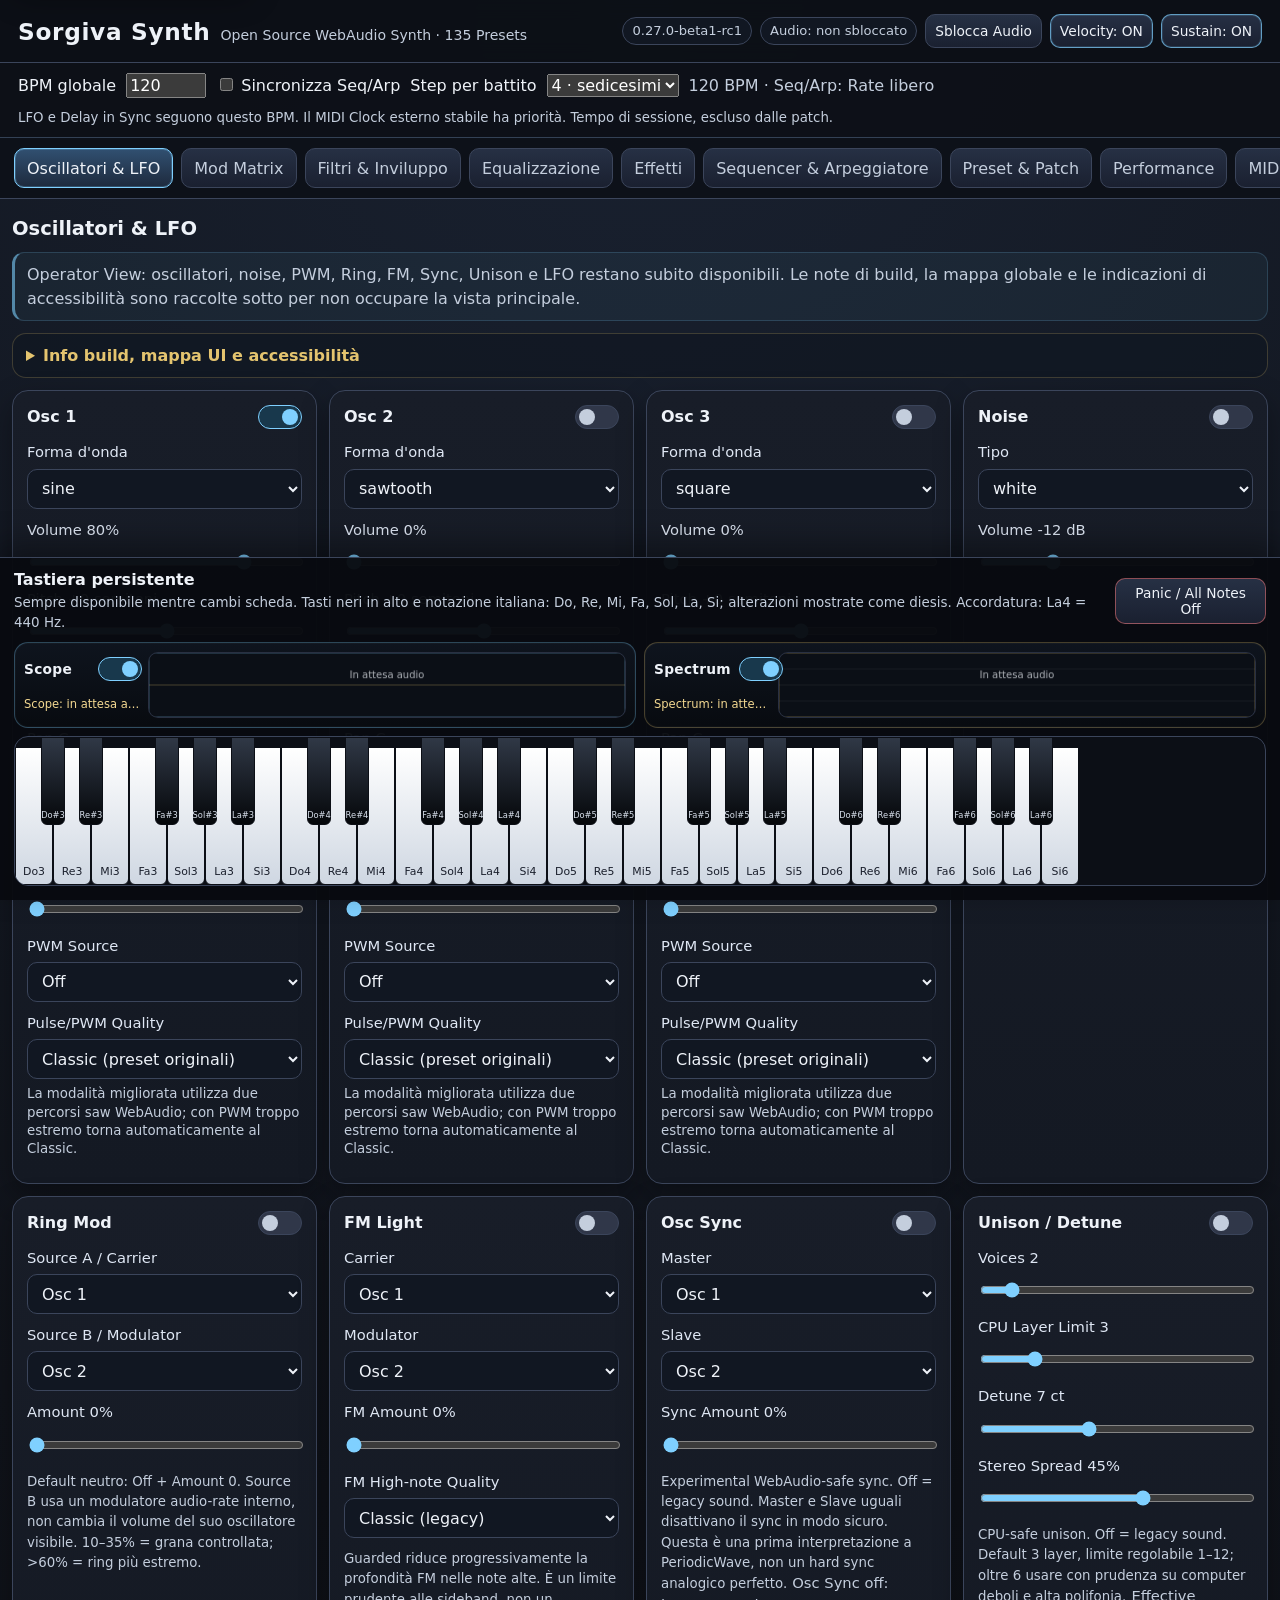
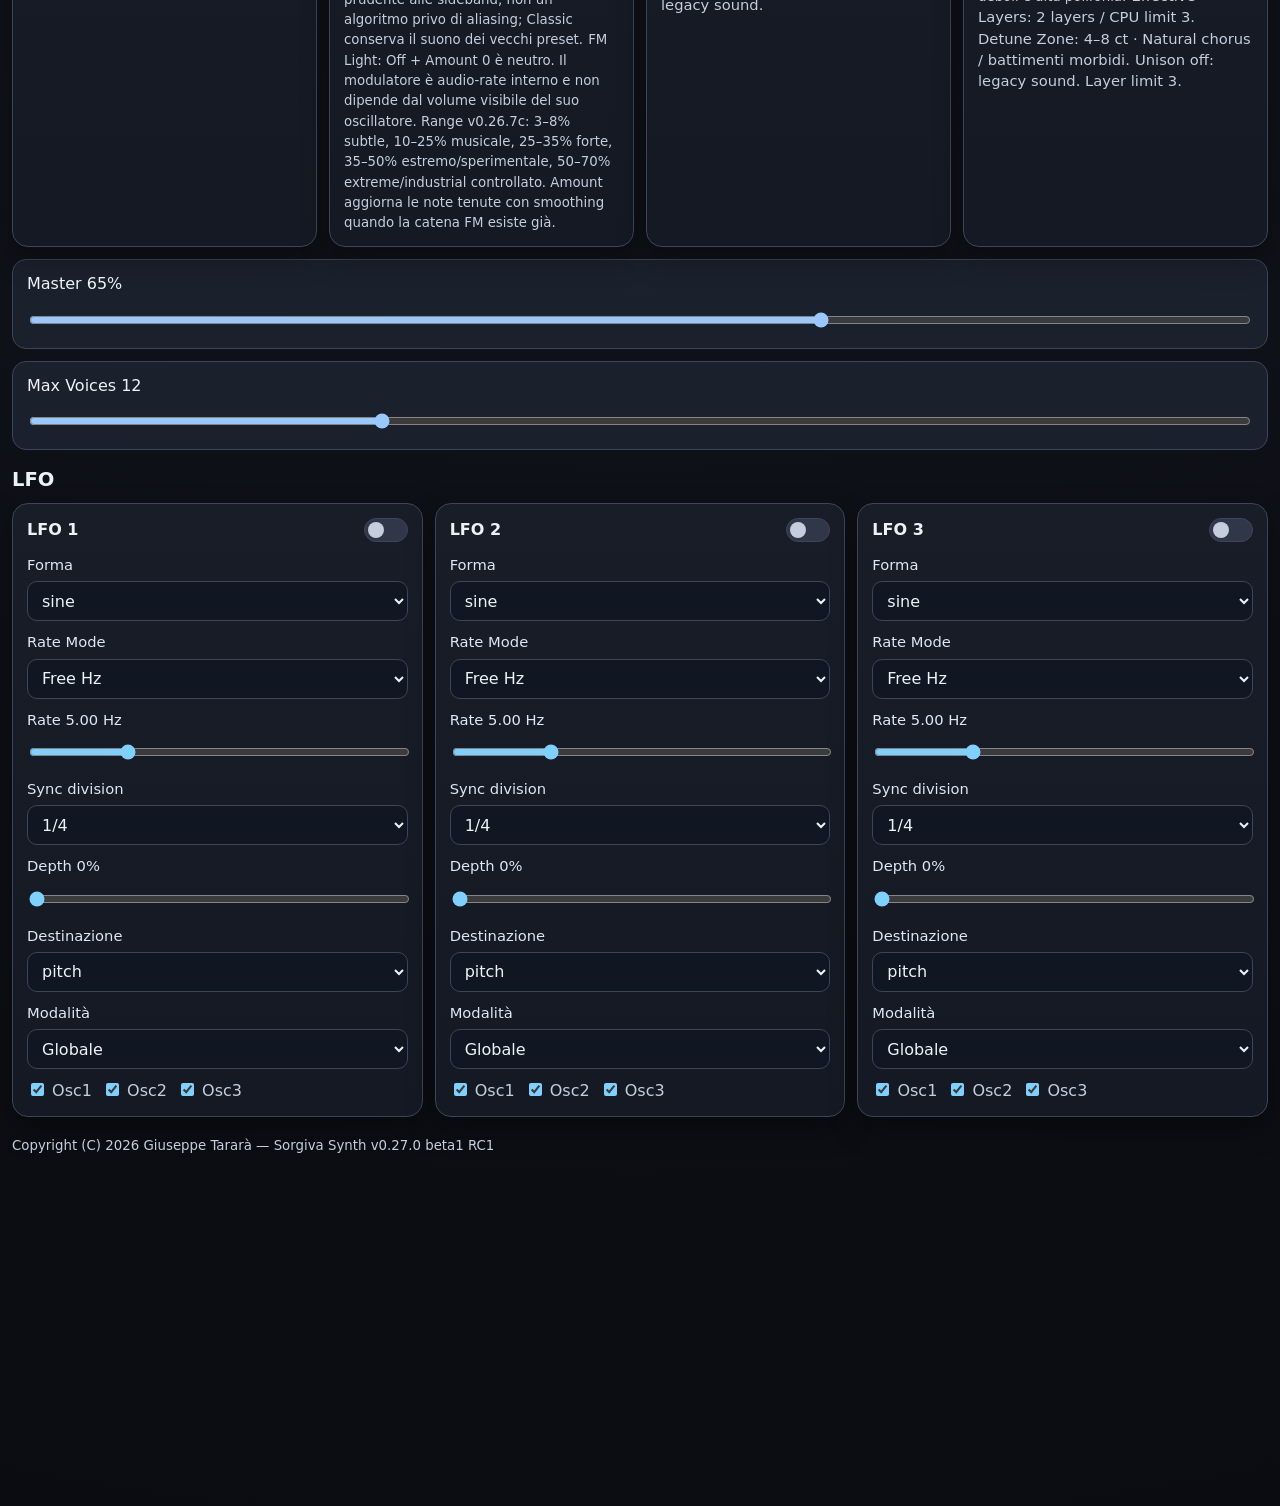
==== index.html @ ada6173b "Update runnable source and essential package to v0.27.0-beta1-rc1 Replace previous v0.26.7r2 source " ====
<!DOCTYPE html>
<html lang="it">
<head>
  <meta charset="utf-8" />
  <meta name="viewport" content="width=device-width, initial-scale=1" />
  <title>Sorgiva Synth v0.27.0 beta1 RC1 — Release Candidate</title>
  <link rel="stylesheet" href="./styles/main.css" />
</head>
<body>
  <a class="skip-link" href="#app">Salta ai controlli principali</a>
  <header class="topbar">
    <div class="brand">
      <h1>Sorgiva Synth</h1>
      <span class="subtitle">Open Source WebAudio Synth · 135 Presets</span>
    </div>
    <div class="right">
      <span class="badge">0.27.0-beta1-rc1</span>
      <span id="audio-status" class="status-pill" aria-live="polite">Audio: non sbloccato</span>
      <button id="audio-unlock" class="btn small" type="button">Sblocca Audio</button>
      <button id="toggleVelocity" class="btn small toggle is-on" type="button" aria-pressed="true">Velocity: ON</button>
      <button id="toggleSustain" class="btn small toggle is-on" type="button" aria-pressed="true">Sustain: ON</button>
    </div>
  </header>

  <div class="global-tempo" role="group" aria-label="Tempo globale">
    <label for="global-bpm">BPM globale</label>
    <input id="global-bpm" data-midi-ui="true" type="number" min="20" max="300" step="1" value="120" />
    <label><input id="global-tempo-sync" data-midi-ui="true" type="checkbox" /> Sincronizza Seq/Arp</label>
    <label for="global-tempo-division">Step per battito</label>
    <select id="global-tempo-division" data-midi-ui="true"><option value="1">1 · quarti</option><option value="2">2 · ottavi</option><option value="4" selected>4 · sedicesimi</option></select>
    <span id="global-tempo-status" class="muted" aria-live="polite">120 BPM · Seq/Arp: Rate libero</span>
    <small class="muted">LFO e Delay in Sync seguono questo BPM. Il MIDI Clock esterno stabile ha priorità. Tempo di sessione, escluso dalle patch.</small>
  </div>

  <nav class="tabs" role="tablist" aria-label="Sezioni di Sorgiva Synth. Usa frecce sinistra e destra per spostarti tra le schede, Invio o Spazio per aprire.">
    <button id="tab-osc-lfo" class="tab active" role="tab" aria-selected="true" aria-controls="panel-osc-lfo" type="button">Oscillatori &amp; LFO</button>
    <button id="tab-mod-matrix" class="tab" role="tab" aria-selected="false" aria-controls="panel-mod-matrix" type="button">Mod Matrix</button>
    <button id="tab-filtri-env" class="tab" role="tab" aria-selected="false" aria-controls="panel-filtri-env" type="button">Filtri &amp; Inviluppo</button>
    <button id="tab-eq" class="tab" role="tab" aria-selected="false" aria-controls="panel-eq" type="button">Equalizzazione</button>
    <button id="tab-effetti" class="tab" role="tab" aria-selected="false" aria-controls="panel-effetti" type="button">Effetti</button>
    <button id="tab-seq-arp" class="tab" role="tab" aria-selected="false" aria-controls="panel-seq-arp" type="button">Sequencer &amp; Arpeggiatore</button>
    <button id="tab-presets" class="tab" role="tab" aria-selected="false" aria-controls="panel-presets" type="button">Preset &amp; Patch</button>
    <button id="tab-performance" class="tab" role="tab" aria-selected="false" aria-controls="panel-performance" type="button">Performance</button>
    <button id="tab-midi" class="tab" role="tab" aria-selected="false" aria-controls="panel-midi" type="button">MIDI</button>
  </nav>

  <main id="app" class="app" tabindex="-1" aria-label="Controlli principali Sorgiva Synth">
    <section id="panel-osc-lfo" class="panel active" role="tabpanel" aria-labelledby="tab-osc-lfo" tabindex="0">
      <h2>Oscillatori &amp; LFO</h2>
      <p class="muted panel-note">Operator View: oscillatori, noise, PWM, Ring, FM, Sync, Unison e LFO restano subito disponibili. Le note di build, la mappa globale e le indicazioni di accessibilità sono raccolte sotto per non occupare la vista principale.</p>

      <details class="operator-details ui-help-detail">
        <summary>Info build, mappa UI e accessibilità</summary>
        <p class="muted">v0.27.0 beta1 RC1: Adaptive Performance Engine e ottimizzazioni delle voci con profili AUTO, ECO, STUDIO e MANUALE, benchmark silenzioso e limiti di nuove allocazioni. I 135 preset factory rimangono invariati.</p>
        <p class="muted subtle">Mappa rapida: Osc/LFO generano e modulano; Mod Matrix collega sorgenti e destinazioni; Filtri/EQ/FX scolpiscono; Sequencer/Arp muovono le note; Preset/Performance/MIDI gestiscono memoria, suonabilità e controller.</p>

        <section class="card ui-overview-card" aria-label="Mappa UI Sorgiva Synth v0.27.0 beta1 RC1">
        <header class="card-hd">
          <h3>Mappa globale UI</h3>
          <span class="placeholder-badge active-badge">v0.27.0 beta1 RC1 metadata</span>
        </header>
        <div class="ui-overview-grid">
          <div><strong>Sorgenti</strong><small>Oscillatori, noise, unison, PWM, FM, ring e sync: il materiale sonoro di base.</small></div>
          <div><strong>Modulazione</strong><small>LFO e Mod Matrix: movimento controllato, sempre con slot espliciti e quantità visibili.</small></div>
          <div><strong>Scultura timbrica</strong><small>Filtri, inviluppi, EQ ed effetti: catena audio leggibile dalla voce al master.</small></div>
          <div><strong>Movimento note</strong><small>Step Sequencer e Arpeggiator restano separati: pattern melodici da una parte, comportamento arp dall’altra.</small></div>
          <div><strong>Memoria patch</strong><small>Factory/User preset, A/B, Randomizer e Morph: strumenti di lavoro sul suono corrente.</small></div>
          <div><strong>Performance</strong><small>Master Tuning, velocity, sustain, pitch bend, MIDI e Panic: controlli per suonare e recuperare in sicurezza.</small></div>
        </div>
      </section>

      <section class="card accessibility-card" aria-label="Accessibilità Sorgiva Synth v0.27.0 beta1 RC1">
        <header class="card-hd">
          <h3>Accessibilità desktop</h3>
          <span class="placeholder-badge active-badge">focus / contrasto</span>
        </header>
        <div class="accessibility-grid">
          <div><strong>Focus visibile</strong><small>Pulsanti, tab, slider, select e campi hanno un bordo evidente quando raggiunti da tastiera.</small></div>
          <div><strong>Tab ordinato</strong><small>Le schede supportano frecce, Home/End, Invio e Spazio. Il link “Salta ai controlli” porta direttamente al synth.</small></div>
          <div><strong>Contrasto più leggibile</strong><small>Testi secondari, note e status sono stati rinforzati senza cambiare layout o palette generale.</small></div>
          <div><strong>Audio engine intatto</strong><small>Questa passata non tocca il motore audio: riduce il rumore visivo e sposta le spiegazioni lunghe in aree apribili.</small></div>
        </div>
        </section>
      </details>

      <div class="grid-osc">
        <section class="card">
          <header class="card-hd">
            <h3>Osc 1</h3>
            <label class="switch"><input id="osc1-enabled" type="checkbox" checked aria-label="Attiva Oscillator 1"><span></span></label>
          </header>
          <div class="form-row">
            <label for="osc1-wave">Forma d'onda</label>
            <select id="osc1-wave">
              <option value="sine" selected>sine</option>
              <option value="triangle">triangle</option>
              <option value="square">square</option>
              <option value="pulse">pulse (PW)</option>
              <option value="saw">sawtooth</option>
              <option value="saw_rev">sawtooth (rev)</option>
            </select>
          </div>
          <div class="form-row">
            <label for="osc1-level">Volume <span id="osc1-level-val">80%</span></label>
            <input id="osc1-level" type="range" min="0" max="1" step="0.01" value="0.8" />
          </div>
          <div class="form-row">
            <label for="osc1-semi">Pitch <span id="osc1-semi-val">+0</span> semitoni</label>
            <input id="osc1-semi" type="range" min="-24" max="24" step="1" value="0" />
          </div>
          <div class="form-row">
            <label for="osc1-fine">Fine <span id="osc1-fine-val">+0</span> cent</label>
            <input id="osc1-fine" type="range" min="-50" max="50" step="1" value="0" />
          </div>
          <div class="form-row">
            <label for="osc1-pan">Pan <span id="osc1-pan-val">C</span></label>
            <input id="osc1-pan" type="range" min="-1" max="1" step="0.01" value="0" />
          </div>
          <div class="form-row">
            <label for="osc1-pulse-width">Pulse Width <span id="osc1-pulse-width-val">50%</span></label>
            <input id="osc1-pulse-width" type="range" min="0.05" max="0.95" step="0.01" value="0.5" />
          </div>
          <div class="form-row">
            <label for="osc1-pwm-amount">PWM Amount <span id="osc1-pwm-amount-val">0%</span></label>
            <input id="osc1-pwm-amount" type="range" min="0" max="0.45" step="0.01" value="0" />
          </div>
          <div class="form-row">
            <label for="osc1-pwm-source">PWM Source</label>
            <select id="osc1-pwm-source">
              <option value="off" selected>Off</option>
              <option value="lfo1">LFO 1</option>
              <option value="lfo2">LFO 2</option>
              <option value="lfo3">LFO 3</option>
            </select>
          </div>
          <div class="form-row">
            <label for="osc1-pulse-quality">Pulse/PWM Quality</label>
            <select id="osc1-pulse-quality">
              <option value="classic" selected>Classic (preset originali)</option>
              <option value="bandlimited">Band-limited (sperimentale)</option>
            </select>
            <small class="muted">La modalità migliorata utilizza due percorsi saw WebAudio; con PWM troppo estremo torna automaticamente al Classic.</small>
          </div>
        </section>

        <section class="card">
          <header class="card-hd">
            <h3>Osc 2</h3>
            <label class="switch"><input id="osc2-enabled" type="checkbox" aria-label="Attiva Oscillator 2"><span></span></label>
          </header>
          <div class="form-row">
            <label for="osc2-wave">Forma d'onda</label>
            <select id="osc2-wave">
              <option value="sine">sine</option>
              <option value="triangle">triangle</option>
              <option value="square">square</option>
              <option value="pulse">pulse (PW)</option>
              <option value="saw" selected>sawtooth</option>
              <option value="saw_rev">sawtooth (rev)</option>
            </select>
          </div>
          <div class="form-row">
            <label for="osc2-level">Volume <span id="osc2-level-val">0%</span></label>
            <input id="osc2-level" type="range" min="0" max="1" step="0.01" value="0.0" />
          </div>
          <div class="form-row">
            <label for="osc2-semi">Pitch <span id="osc2-semi-val">+0</span> semitoni</label>
            <input id="osc2-semi" type="range" min="-24" max="24" step="1" value="0" />
          </div>
          <div class="form-row">
            <label for="osc2-fine">Fine <span id="osc2-fine-val">+0</span> cent</label>
            <input id="osc2-fine" type="range" min="-50" max="50" step="1" value="0" />
          </div>
          <div class="form-row">
            <label for="osc2-pan">Pan <span id="osc2-pan-val">C</span></label>
            <input id="osc2-pan" type="range" min="-1" max="1" step="0.01" value="0" />
          </div>
          <div class="form-row">
            <label for="osc2-pulse-width">Pulse Width <span id="osc2-pulse-width-val">50%</span></label>
            <input id="osc2-pulse-width" type="range" min="0.05" max="0.95" step="0.01" value="0.5" />
          </div>
          <div class="form-row">
            <label for="osc2-pwm-amount">PWM Amount <span id="osc2-pwm-amount-val">0%</span></label>
            <input id="osc2-pwm-amount" type="range" min="0" max="0.45" step="0.01" value="0" />
          </div>
          <div class="form-row">
            <label for="osc2-pwm-source">PWM Source</label>
            <select id="osc2-pwm-source">
              <option value="off" selected>Off</option>
              <option value="lfo1">LFO 1</option>
              <option value="lfo2">LFO 2</option>
              <option value="lfo3">LFO 3</option>
            </select>
          </div>
          <div class="form-row">
            <label for="osc2-pulse-quality">Pulse/PWM Quality</label>
            <select id="osc2-pulse-quality">
              <option value="classic" selected>Classic (preset originali)</option>
              <option value="bandlimited">Band-limited (sperimentale)</option>
            </select>
            <small class="muted">La modalità migliorata utilizza due percorsi saw WebAudio; con PWM troppo estremo torna automaticamente al Classic.</small>
          </div>
        </section>

        <section class="card">
          <header class="card-hd">
            <h3>Osc 3</h3>
            <label class="switch"><input id="osc3-enabled" type="checkbox" aria-label="Attiva Oscillator 3"><span></span></label>
          </header>
          <div class="form-row">
            <label for="osc3-wave">Forma d'onda</label>
            <select id="osc3-wave">
              <option value="sine">sine</option>
              <option value="triangle">triangle</option>
              <option value="square" selected>square</option>
              <option value="pulse">pulse (PW)</option>
              <option value="saw">sawtooth</option>
              <option value="saw_rev">sawtooth (rev)</option>
            </select>
          </div>
          <div class="form-row">
            <label for="osc3-level">Volume <span id="osc3-level-val">0%</span></label>
            <input id="osc3-level" type="range" min="0" max="1" step="0.01" value="0.0" />
          </div>
          <div class="form-row">
            <label for="osc3-semi">Pitch <span id="osc3-semi-val">+0</span> semitoni</label>
            <input id="osc3-semi" type="range" min="-24" max="24" step="1" value="0" />
          </div>
          <div class="form-row">
            <label for="osc3-fine">Fine <span id="osc3-fine-val">+0</span> cent</label>
            <input id="osc3-fine" type="range" min="-50" max="50" step="1" value="0" />
          </div>
          <div class="form-row">
            <label for="osc3-pan">Pan <span id="osc3-pan-val">C</span></label>
            <input id="osc3-pan" type="range" min="-1" max="1" step="0.01" value="0" />
          </div>
          <div class="form-row">
            <label for="osc3-pulse-width">Pulse Width <span id="osc3-pulse-width-val">50%</span></label>
            <input id="osc3-pulse-width" type="range" min="0.05" max="0.95" step="0.01" value="0.5" />
          </div>
          <div class="form-row">
            <label for="osc3-pwm-amount">PWM Amount <span id="osc3-pwm-amount-val">0%</span></label>
            <input id="osc3-pwm-amount" type="range" min="0" max="0.45" step="0.01" value="0" />
          </div>
          <div class="form-row">
            <label for="osc3-pwm-source">PWM Source</label>
            <select id="osc3-pwm-source">
              <option value="off" selected>Off</option>
              <option value="lfo1">LFO 1</option>
              <option value="lfo2">LFO 2</option>
              <option value="lfo3">LFO 3</option>
            </select>
          </div>
          <div class="form-row">
            <label for="osc3-pulse-quality">Pulse/PWM Quality</label>
            <select id="osc3-pulse-quality">
              <option value="classic" selected>Classic (preset originali)</option>
              <option value="bandlimited">Band-limited (sperimentale)</option>
            </select>
            <small class="muted">La modalità migliorata utilizza due percorsi saw WebAudio; con PWM troppo estremo torna automaticamente al Classic.</small>
          </div>
        </section>

        <section class="card">
          <header class="card-hd">
            <h3>Noise</h3>
            <label class="switch"><input id="noise-enabled" type="checkbox" aria-label="Attiva Noise oscillator"><span></span></label>
          </header>
          <div class="form-row">
            <label for="noise-type">Tipo</label>
            <select id="noise-type">
              <option value="white" selected>white</option>
              <option value="pink">pink</option>
              <option value="brown">brown</option>
              <option value="blue">blue</option>
              <option value="violet">violet</option>
            </select>
          </div>
          <div class="form-row">
            <label for="noise-db">Volume <span id="noise-db-val">-12 dB</span></label>
            <input id="noise-db" type="range" min="-24" max="24" step="1" value="-12" />
          </div>
        </section>

        <section class="card">
          <header class="card-hd">
            <h3>Ring Mod</h3>
            <label class="switch"><input id="ringmod-enabled" type="checkbox" aria-label="Attiva Ring Mod"><span></span></label>
          </header>
          <div class="form-row">
            <label for="ringmod-source-a">Source A / Carrier</label>
            <select id="ringmod-source-a">
              <option value="osc1" selected>Osc 1</option>
              <option value="osc2">Osc 2</option>
              <option value="osc3">Osc 3</option>
            </select>
          </div>
          <div class="form-row">
            <label for="ringmod-source-b">Source B / Modulator</label>
            <select id="ringmod-source-b">
              <option value="osc1">Osc 1</option>
              <option value="osc2" selected>Osc 2</option>
              <option value="osc3">Osc 3</option>
            </select>
          </div>
          <div class="form-row">
            <label for="ringmod-amount">Amount <span id="ringmod-amount-val">0%</span></label>
            <input id="ringmod-amount" type="range" min="0" max="1" step="0.01" value="0" />
          </div>
          <small class="muted">Default neutro: Off + Amount 0. Source B usa un modulatore audio-rate interno, non cambia il volume del suo oscillatore visibile. 10–35% = grana controllata; >60% = ring più estremo.</small>
        </section>

        <section class="card">
          <header class="card-hd">
            <h3>FM Light</h3>
            <label class="switch"><input id="fm-enabled" type="checkbox" aria-label="Attiva FM Light"><span></span></label>
          </header>
          <div class="form-row">
            <label for="fm-carrier">Carrier</label>
            <select id="fm-carrier">
              <option value="osc1" selected>Osc 1</option>
              <option value="osc2">Osc 2</option>
              <option value="osc3">Osc 3</option>
            </select>
          </div>
          <div class="form-row">
            <label for="fm-modulator">Modulator</label>
            <select id="fm-modulator">
              <option value="osc1">Osc 1</option>
              <option value="osc2" selected>Osc 2</option>
              <option value="osc3">Osc 3</option>
            </select>
          </div>
          <div class="form-row">
            <label for="fm-amount">FM Amount <span id="fm-amount-val">0%</span></label>
            <input id="fm-amount" type="range" min="0" max="0.70" step="0.005" value="0" />
          </div>
          <div class="form-row">
            <label for="fm-quality">FM High-note Quality</label>
            <select id="fm-quality">
              <option value="classic" selected>Classic (legacy)</option>
              <option value="guarded">Guarded (reduce high sidebands)</option>
            </select>
          </div>
          <small class="muted">Guarded riduce progressivamente la profondità FM nelle note alte. È un limite prudente alle sideband, non un algoritmo privo di aliasing; Classic conserva il suono dei vecchi preset.</small>
          <small class="muted">FM Light: Off + Amount 0 è neutro. Il modulatore è audio-rate interno e non dipende dal volume visibile del suo oscillatore. Range v0.26.7c: 3–8% subtle, 10–25% musicale, 25–35% forte, 35–50% estremo/sperimentale, 50–70% extreme/industrial controllato. Amount aggiorna le note tenute con smoothing quando la catena FM esiste già.</small>
        </section>

        <section class="card">
          <header class="card-hd">
            <h3>Osc Sync</h3>
            <label class="switch"><input id="oscsync-enabled" type="checkbox" aria-label="Attiva Osc Sync"><span></span></label>
          </header>
          <div class="form-row">
            <label for="oscsync-master">Master</label>
            <select id="oscsync-master">
              <option value="osc1" selected>Osc 1</option>
              <option value="osc2">Osc 2</option>
              <option value="osc3">Osc 3</option>
            </select>
          </div>
          <div class="form-row">
            <label for="oscsync-slave">Slave</label>
            <select id="oscsync-slave">
              <option value="osc1">Osc 1</option>
              <option value="osc2" selected>Osc 2</option>
              <option value="osc3">Osc 3</option>
            </select>
          </div>
          <div class="form-row">
            <label for="oscsync-amount">Sync Amount <span id="oscsync-amount-val">0%</span></label>
            <input id="oscsync-amount" type="range" min="0" max="1" step="0.01" value="0" />
          </div>
          <small class="muted">Experimental WebAudio-safe sync. Off = legacy sound. Master e Slave uguali disattivano il sync in modo sicuro. Questa è una prima interpretazione a PeriodicWave, non un hard sync analogico perfetto.</small>
          <small id="oscsync-status" class="muted subtle">Osc Sync off: legacy sound.</small>
        </section>

        <section class="card">
          <header class="card-hd">
            <h3>Unison / Detune</h3>
            <label class="switch"><input id="unison-enabled" type="checkbox" aria-label="Attiva Unison"><span></span></label>
          </header>
          <div class="form-row">
            <label for="unison-voices">Voices <span id="unison-voices-val">2</span></label>
            <input id="unison-voices" type="range" min="1" max="12" step="1" value="2" />
          </div>
          <div class="form-row">
            <label for="unison-max-layers">CPU Layer Limit <span id="unison-max-layers-val">3</span></label>
            <input id="unison-max-layers" type="range" min="1" max="12" step="1" value="3" />
          </div>
          <div class="form-row">
            <label for="unison-detune">Detune <span id="unison-detune-val">7 ct</span></label>
            <input id="unison-detune" type="range" min="0" max="18" step="0.5" value="7" />
          </div>
          <div class="form-row">
            <label for="unison-spread">Stereo Spread <span id="unison-spread-val">45%</span></label>
            <input id="unison-spread" type="range" min="0" max="0.75" step="0.01" value="0.45" />
          </div>
          <small class="muted">CPU-safe unison. Off = legacy sound. Default 3 layer, limite regolabile 1–12; oltre 6 usare con prudenza su computer deboli e alta polifonia.</small>
          <small id="unison-effective-layers" class="muted subtle">Effective Layers: 1 / limit 3.</small>
          <small id="unison-detune-zone" class="muted subtle">Detune Zone: Thickening.</small>
          <small id="unison-status" class="muted subtle">Unison off: legacy sound.</small>
        </section>
      </div>

      <div class="mix-row">
        <label for="master">Master <span id="master-val">65%</span></label>
        <input id="master" type="range" min="0" max="1" step="0.01" value="0.65" />
      </div>

      <div class="mix-row">
        <label for="voices">Max Voices <span id="voices-val">12</span></label>
        <input id="voices" type="range" min="4" max="32" step="1" value="12" />
      </div>

      <h2 class="section-title">LFO</h2>
      <div class="grid-lfo">
        <section class="card lfo-card" id="lfo1-card">
          <header class="card-hd">
            <h3>LFO 1</h3>
            <label class="switch"><input id="lfo1-enabled" type="checkbox" aria-label="Attiva LFO 1"><span></span></label>
          </header>
          <div class="form-row"><label for="lfo1-wave">Forma</label><select id="lfo1-wave"><option value="sine" selected>sine</option><option value="triangle">triangle</option><option value="square">square</option><option value="saw">sawtooth</option><option value="saw_rev">sawtooth (rev)</option></select></div>
          <div class="form-row"><label for="lfo1-rate-mode">Rate Mode</label><select id="lfo1-rate-mode"><option value="free" selected>Free Hz</option><option value="sync">Sync BPM</option></select></div>
          <div class="form-row"><label for="lfo1-rate">Rate <span id="lfo1-rate-val">5.00 Hz</span></label><input id="lfo1-rate" type="range" min="0.01" max="20" step="0.01" value="5.0" /></div>
          <div class="form-row" id="lfo1-sync-row" hidden><label for="lfo1-sync">Sync division</label><select id="lfo1-sync"><option value="4">1/1</option><option value="2">1/2</option><option value="1" selected>1/4</option><option value="0.5">1/8</option><option value="0.25">1/16</option><option value="0.125">1/32</option><option value="1.5">1/4 dotted</option><option value="0.75">1/8 dotted</option><option value="0.6666667">1/4 triplet</option><option value="0.3333333">1/8 triplet</option></select></div>
          <div class="form-row"><label for="lfo1-depth">Depth <span id="lfo1-depth-val">0%</span></label><input id="lfo1-depth" type="range" min="0" max="1" step="0.01" value="0.0" /></div>
          <div class="form-row"><label for="lfo1-dest">Destinazione</label><select id="lfo1-dest"><option value="pitch" selected>pitch</option><option value="volume">volume</option><option value="vcf_cutoff">VCF cutoff</option><option value="hpf_cutoff">HPF cutoff</option><option value="bpf_cutoff">BPF center</option><option value="notch_cutoff">Notch center</option><option value="adv_filter_freq">Advanced Freq</option><option value="adv_filter_depth">Advanced Depth</option><option value="adv_filter_mix">Advanced Mix</option></select></div>
          <div class="form-row"><label for="lfo1-mode">Modalità</label><select id="lfo1-mode"><option value="global" selected>Globale</option><option value="per_osc">Per Oscillatore</option></select></div>
          <div class="check-row" id="lfo1-targets" hidden><label><input type="checkbox" id="lfo1-t-osc1" checked> Osc1</label><label><input type="checkbox" id="lfo1-t-osc2" checked> Osc2</label><label><input type="checkbox" id="lfo1-t-osc3" checked> Osc3</label></div>
        </section>

        <section class="card lfo-card" id="lfo2-card">
          <header class="card-hd">
            <h3>LFO 2</h3>
            <label class="switch"><input id="lfo2-enabled" type="checkbox" aria-label="Attiva LFO 2"><span></span></label>
          </header>
          <div class="form-row"><label for="lfo2-wave">Forma</label><select id="lfo2-wave"><option value="sine" selected>sine</option><option value="triangle">triangle</option><option value="square">square</option><option value="saw">sawtooth</option><option value="saw_rev">sawtooth (rev)</option></select></div>
          <div class="form-row"><label for="lfo2-rate-mode">Rate Mode</label><select id="lfo2-rate-mode"><option value="free" selected>Free Hz</option><option value="sync">Sync BPM</option></select></div>
          <div class="form-row"><label for="lfo2-rate">Rate <span id="lfo2-rate-val">5.00 Hz</span></label><input id="lfo2-rate" type="range" min="0.01" max="20" step="0.01" value="5.0" /></div>
          <div class="form-row" id="lfo2-sync-row" hidden><label for="lfo2-sync">Sync division</label><select id="lfo2-sync"><option value="4">1/1</option><option value="2">1/2</option><option value="1" selected>1/4</option><option value="0.5">1/8</option><option value="0.25">1/16</option><option value="0.125">1/32</option><option value="1.5">1/4 dotted</option><option value="0.75">1/8 dotted</option><option value="0.6666667">1/4 triplet</option><option value="0.3333333">1/8 triplet</option></select></div>
          <div class="form-row"><label for="lfo2-depth">Depth <span id="lfo2-depth-val">0%</span></label><input id="lfo2-depth" type="range" min="0" max="1" step="0.01" value="0.0" /></div>
          <div class="form-row"><label for="lfo2-dest">Destinazione</label><select id="lfo2-dest"><option value="pitch" selected>pitch</option><option value="volume">volume</option><option value="vcf_cutoff">VCF cutoff</option><option value="hpf_cutoff">HPF cutoff</option><option value="bpf_cutoff">BPF center</option><option value="notch_cutoff">Notch center</option><option value="adv_filter_freq">Advanced Freq</option><option value="adv_filter_depth">Advanced Depth</option><option value="adv_filter_mix">Advanced Mix</option></select></div>
          <div class="form-row"><label for="lfo2-mode">Modalità</label><select id="lfo2-mode"><option value="global" selected>Globale</option><option value="per_osc">Per Oscillatore</option></select></div>
          <div class="check-row" id="lfo2-targets" hidden><label><input type="checkbox" id="lfo2-t-osc1" checked> Osc1</label><label><input type="checkbox" id="lfo2-t-osc2" checked> Osc2</label><label><input type="checkbox" id="lfo2-t-osc3" checked> Osc3</label></div>
        </section>

        <section class="card lfo-card" id="lfo3-card">
          <header class="card-hd">
            <h3>LFO 3</h3>
            <label class="switch"><input id="lfo3-enabled" type="checkbox" aria-label="Attiva LFO 3"><span></span></label>
          </header>
          <div class="form-row"><label for="lfo3-wave">Forma</label><select id="lfo3-wave"><option value="sine" selected>sine</option><option value="triangle">triangle</option><option value="square">square</option><option value="saw">sawtooth</option><option value="saw_rev">sawtooth (rev)</option></select></div>
          <div class="form-row"><label for="lfo3-rate-mode">Rate Mode</label><select id="lfo3-rate-mode"><option value="free" selected>Free Hz</option><option value="sync">Sync BPM</option></select></div>
          <div class="form-row"><label for="lfo3-rate">Rate <span id="lfo3-rate-val">5.00 Hz</span></label><input id="lfo3-rate" type="range" min="0.01" max="20" step="0.01" value="5.0" /></div>
          <div class="form-row" id="lfo3-sync-row" hidden><label for="lfo3-sync">Sync division</label><select id="lfo3-sync"><option value="4">1/1</option><option value="2">1/2</option><option value="1" selected>1/4</option><option value="0.5">1/8</option><option value="0.25">1/16</option><option value="0.125">1/32</option><option value="1.5">1/4 dotted</option><option value="0.75">1/8 dotted</option><option value="0.6666667">1/4 triplet</option><option value="0.3333333">1/8 triplet</option></select></div>
          <div class="form-row"><label for="lfo3-depth">Depth <span id="lfo3-depth-val">0%</span></label><input id="lfo3-depth" type="range" min="0" max="1" step="0.01" value="0.0" /></div>
          <div class="form-row"><label for="lfo3-dest">Destinazione</label><select id="lfo3-dest"><option value="pitch" selected>pitch</option><option value="volume">volume</option><option value="vcf_cutoff">VCF cutoff</option><option value="hpf_cutoff">HPF cutoff</option><option value="bpf_cutoff">BPF center</option><option value="notch_cutoff">Notch center</option><option value="adv_filter_freq">Advanced Freq</option><option value="adv_filter_depth">Advanced Depth</option><option value="adv_filter_mix">Advanced Mix</option></select></div>
          <div class="form-row"><label for="lfo3-mode">Modalità</label><select id="lfo3-mode"><option value="global" selected>Globale</option><option value="per_osc">Per Oscillatore</option></select></div>
          <div class="check-row" id="lfo3-targets" hidden><label><input type="checkbox" id="lfo3-t-osc1" checked> Osc1</label><label><input type="checkbox" id="lfo3-t-osc2" checked> Osc2</label><label><input type="checkbox" id="lfo3-t-osc3" checked> Osc3</label></div>
        </section>
      </div>
    </section>


    <section id="panel-mod-matrix" class="panel" role="tabpanel" aria-labelledby="tab-mod-matrix" hidden>
      <h2>Modulation Matrix</h2>
      <p class="muted panel-note">Mod Matrix = routing di modulazione. Ogni slot è indipendente: scegli Source, Destination, Amount e Enable. Include destinazioni FX globali sicure per Modulazione, Delay e Reverb, risolte sulla modalità attiva della famiglia effetto.</p>
      <section class="filter-status-card modmat-status-card" aria-live="polite">
        <strong>Stato Matrix:</strong>
        <span id="modmat-status">Modulation Matrix: 0/8 slot attivi. Clipboard slot: vuota. Fallback legacy: preset senza matrix = tutti gli slot spenti.</span>
        <small>Source: LFO 1, LFO 2, LFO 3, Filter Env, Velocity, Mod Wheel, Aftertouch, Expression, Breath e Foot. Destination clampate: cutoff filtri, Advanced Filter, Filter Drive, Pan, Volume e Pitch limitato. FX globali sicuri inclusi: Mod FX Mix/Rate/Depth, Delay Mix/Time/Feedback/Damp e Reverb Mix/Damp. Morph, MPE e destinazioni FX non dichiarate restano fuori da questa passata.</small>
      </section>
      <div class="quick-actions modmat-global-actions">
        <button class="btn small" type="button" data-action="modmat-reset-all">Reset tutta la matrix</button>
        <span class="muted subtle">Copy/Paste duplica configurazione slot: Enable, Source, Destination e Amount.</span>
      </div>
      <div class="modmat-grid">
        <section class="card modmat-card" id="modmat-slot1-card">
          <header class="card-hd">
            <h3>Slot 1</h3>
            <span id="modmat-slot1-status" class="modmat-slot-status" data-kind="off">Slot spento</span>
            <label class="switch"><input id="modmat-slot1-enabled" type="checkbox" aria-label="Attiva Mod Matrix slot 1"><span></span></label>
          </header>
          <div class="form-row"><label for="modmat-slot1-source">Source</label><select id="modmat-slot1-source"><option value="lfo1" selected>LFO 1</option><option value="lfo2">LFO 2</option><option value="lfo3">LFO 3</option><option value="filter_env">Filter Env</option><option value="velocity">Velocity</option><option value="mod_wheel">Mod Wheel</option><option value="aftertouch">Aftertouch</option><option value="expression">Expression CC11</option><option value="breath">Breath CC2</option><option value="foot">Foot CC4</option></select></div>
          <div class="form-row"><label for="modmat-slot1-destination">Destination</label><select id="modmat-slot1-destination"><option value="vcf_cutoff" selected>VCF Cutoff</option><option value="hpf_cutoff">HPF Cutoff</option><option value="bpf_center">BPF Center</option><option value="notch_center">Notch Center</option><option value="adv_filter_freq">Advanced Filter Freq</option><option value="adv_filter_depth">Advanced Filter Depth</option><option value="adv_filter_mix">Advanced Filter Mix</option><option value="filter_drive">Filter Drive</option><option value="pan">Pan</option><option value="volume">Volume</option><option value="pitch">Pitch</option><option value="mod_fx_mix">Mod FX Mix</option><option value="mod_fx_rate">Mod FX Rate</option><option value="mod_fx_depth">Mod FX Depth</option><option value="delay_mix">Delay Mix</option><option value="delay_time">Delay Time</option><option value="delay_feedback">Delay Feedback</option><option value="delay_damp">Delay Damp</option><option value="reverb_mix">Reverb Mix</option><option value="reverb_damp">Reverb Damp</option></select></div>
          <div class="form-row"><label for="modmat-slot1-amount">Amount <span id="modmat-slot1-amount-val">+0.00</span></label><input id="modmat-slot1-amount" type="range" min="-1" max="1" step="0.01" value="0" /></div>
          <div class="modmat-actions">
            <button class="btn small" type="button" data-action="modmat-copy-slot-1">Copy</button>
            <button class="btn small" type="button" data-action="modmat-paste-slot-1">Paste</button>
            <button class="btn small" type="button" data-action="modmat-reset-slot-1">Reset slot</button>
          </div>
        </section>
        <section class="card modmat-card" id="modmat-slot2-card">
          <header class="card-hd">
            <h3>Slot 2</h3>
            <span id="modmat-slot2-status" class="modmat-slot-status" data-kind="off">Slot spento</span>
            <label class="switch"><input id="modmat-slot2-enabled" type="checkbox" aria-label="Attiva Mod Matrix slot 2"><span></span></label>
          </header>
          <div class="form-row"><label for="modmat-slot2-source">Source</label><select id="modmat-slot2-source"><option value="lfo1">LFO 1</option><option value="lfo2" selected>LFO 2</option><option value="lfo3">LFO 3</option><option value="filter_env">Filter Env</option><option value="velocity">Velocity</option><option value="mod_wheel">Mod Wheel</option><option value="aftertouch">Aftertouch</option><option value="expression">Expression CC11</option><option value="breath">Breath CC2</option><option value="foot">Foot CC4</option></select></div>
          <div class="form-row"><label for="modmat-slot2-destination">Destination</label><select id="modmat-slot2-destination"><option value="vcf_cutoff" selected>VCF Cutoff</option><option value="hpf_cutoff">HPF Cutoff</option><option value="bpf_center">BPF Center</option><option value="notch_center">Notch Center</option><option value="adv_filter_freq">Advanced Filter Freq</option><option value="adv_filter_depth">Advanced Filter Depth</option><option value="adv_filter_mix">Advanced Filter Mix</option><option value="filter_drive">Filter Drive</option><option value="pan">Pan</option><option value="volume">Volume</option><option value="pitch">Pitch</option><option value="mod_fx_mix">Mod FX Mix</option><option value="mod_fx_rate">Mod FX Rate</option><option value="mod_fx_depth">Mod FX Depth</option><option value="delay_mix">Delay Mix</option><option value="delay_time">Delay Time</option><option value="delay_feedback">Delay Feedback</option><option value="delay_damp">Delay Damp</option><option value="reverb_mix">Reverb Mix</option><option value="reverb_damp">Reverb Damp</option></select></div>
          <div class="form-row"><label for="modmat-slot2-amount">Amount <span id="modmat-slot2-amount-val">+0.00</span></label><input id="modmat-slot2-amount" type="range" min="-1" max="1" step="0.01" value="0" /></div>
          <div class="modmat-actions">
            <button class="btn small" type="button" data-action="modmat-copy-slot-2">Copy</button>
            <button class="btn small" type="button" data-action="modmat-paste-slot-2">Paste</button>
            <button class="btn small" type="button" data-action="modmat-reset-slot-2">Reset slot</button>
          </div>
        </section>
        <section class="card modmat-card" id="modmat-slot3-card">
          <header class="card-hd">
            <h3>Slot 3</h3>
            <span id="modmat-slot3-status" class="modmat-slot-status" data-kind="off">Slot spento</span>
            <label class="switch"><input id="modmat-slot3-enabled" type="checkbox" aria-label="Attiva Mod Matrix slot 3"><span></span></label>
          </header>
          <div class="form-row"><label for="modmat-slot3-source">Source</label><select id="modmat-slot3-source"><option value="lfo1">LFO 1</option><option value="lfo2">LFO 2</option><option value="lfo3" selected>LFO 3</option><option value="filter_env">Filter Env</option><option value="velocity">Velocity</option><option value="mod_wheel">Mod Wheel</option><option value="aftertouch">Aftertouch</option><option value="expression">Expression CC11</option><option value="breath">Breath CC2</option><option value="foot">Foot CC4</option></select></div>
          <div class="form-row"><label for="modmat-slot3-destination">Destination</label><select id="modmat-slot3-destination"><option value="vcf_cutoff">VCF Cutoff</option><option value="hpf_cutoff">HPF Cutoff</option><option value="bpf_center">BPF Center</option><option value="notch_center">Notch Center</option><option value="adv_filter_freq" selected>Advanced Filter Freq</option><option value="adv_filter_depth">Advanced Filter Depth</option><option value="adv_filter_mix">Advanced Filter Mix</option><option value="filter_drive">Filter Drive</option><option value="pan">Pan</option><option value="volume">Volume</option><option value="pitch">Pitch</option><option value="mod_fx_mix">Mod FX Mix</option><option value="mod_fx_rate">Mod FX Rate</option><option value="mod_fx_depth">Mod FX Depth</option><option value="delay_mix">Delay Mix</option><option value="delay_time">Delay Time</option><option value="delay_feedback">Delay Feedback</option><option value="delay_damp">Delay Damp</option><option value="reverb_mix">Reverb Mix</option><option value="reverb_damp">Reverb Damp</option></select></div>
          <div class="form-row"><label for="modmat-slot3-amount">Amount <span id="modmat-slot3-amount-val">+0.00</span></label><input id="modmat-slot3-amount" type="range" min="-1" max="1" step="0.01" value="0" /></div>
          <div class="modmat-actions">
            <button class="btn small" type="button" data-action="modmat-copy-slot-3">Copy</button>
            <button class="btn small" type="button" data-action="modmat-paste-slot-3">Paste</button>
            <button class="btn small" type="button" data-action="modmat-reset-slot-3">Reset slot</button>
          </div>
        </section>
        <section class="card modmat-card" id="modmat-slot4-card">
          <header class="card-hd">
            <h3>Slot 4</h3>
            <span id="modmat-slot4-status" class="modmat-slot-status" data-kind="off">Slot spento</span>
            <label class="switch"><input id="modmat-slot4-enabled" type="checkbox" aria-label="Attiva Mod Matrix slot 4"><span></span></label>
          </header>
          <div class="form-row"><label for="modmat-slot4-source">Source</label><select id="modmat-slot4-source"><option value="lfo1">LFO 1</option><option value="lfo2">LFO 2</option><option value="lfo3">LFO 3</option><option value="filter_env">Filter Env</option><option value="velocity" selected>Velocity</option><option value="mod_wheel">Mod Wheel</option><option value="aftertouch">Aftertouch</option><option value="expression">Expression CC11</option><option value="breath">Breath CC2</option><option value="foot">Foot CC4</option></select></div>
          <div class="form-row"><label for="modmat-slot4-destination">Destination</label><select id="modmat-slot4-destination"><option value="vcf_cutoff" selected>VCF Cutoff</option><option value="hpf_cutoff">HPF Cutoff</option><option value="bpf_center">BPF Center</option><option value="notch_center">Notch Center</option><option value="adv_filter_freq">Advanced Filter Freq</option><option value="adv_filter_depth">Advanced Filter Depth</option><option value="adv_filter_mix">Advanced Filter Mix</option><option value="filter_drive">Filter Drive</option><option value="pan">Pan</option><option value="volume">Volume</option><option value="pitch">Pitch</option><option value="mod_fx_mix">Mod FX Mix</option><option value="mod_fx_rate">Mod FX Rate</option><option value="mod_fx_depth">Mod FX Depth</option><option value="delay_mix">Delay Mix</option><option value="delay_time">Delay Time</option><option value="delay_feedback">Delay Feedback</option><option value="delay_damp">Delay Damp</option><option value="reverb_mix">Reverb Mix</option><option value="reverb_damp">Reverb Damp</option></select></div>
          <div class="form-row"><label for="modmat-slot4-amount">Amount <span id="modmat-slot4-amount-val">+0.00</span></label><input id="modmat-slot4-amount" type="range" min="-1" max="1" step="0.01" value="0" /></div>
          <div class="modmat-actions">
            <button class="btn small" type="button" data-action="modmat-copy-slot-4">Copy</button>
            <button class="btn small" type="button" data-action="modmat-paste-slot-4">Paste</button>
            <button class="btn small" type="button" data-action="modmat-reset-slot-4">Reset slot</button>
          </div>
        </section>
        <section class="card modmat-card" id="modmat-slot5-card">
          <header class="card-hd">
            <h3>Slot 5</h3>
            <span id="modmat-slot5-status" class="modmat-slot-status" data-kind="off">Slot spento</span>
            <label class="switch"><input id="modmat-slot5-enabled" type="checkbox" aria-label="Attiva Mod Matrix slot 5"><span></span></label>
          </header>
          <div class="form-row"><label for="modmat-slot5-source">Source</label><select id="modmat-slot5-source"><option value="lfo1">LFO 1</option><option value="lfo2">LFO 2</option><option value="lfo3">LFO 3</option><option value="filter_env" selected>Filter Env</option><option value="velocity">Velocity</option><option value="mod_wheel">Mod Wheel</option><option value="aftertouch">Aftertouch</option><option value="expression">Expression CC11</option><option value="breath">Breath CC2</option><option value="foot">Foot CC4</option></select></div>
          <div class="form-row"><label for="modmat-slot5-destination">Destination</label><select id="modmat-slot5-destination"><option value="vcf_cutoff">VCF Cutoff</option><option value="hpf_cutoff">HPF Cutoff</option><option value="bpf_center">BPF Center</option><option value="notch_center">Notch Center</option><option value="adv_filter_freq">Advanced Filter Freq</option><option value="adv_filter_depth">Advanced Filter Depth</option><option value="adv_filter_mix">Advanced Filter Mix</option><option value="filter_drive" selected>Filter Drive</option><option value="pan">Pan</option><option value="volume">Volume</option><option value="pitch">Pitch</option><option value="mod_fx_mix">Mod FX Mix</option><option value="mod_fx_rate">Mod FX Rate</option><option value="mod_fx_depth">Mod FX Depth</option><option value="delay_mix">Delay Mix</option><option value="delay_time">Delay Time</option><option value="delay_feedback">Delay Feedback</option><option value="delay_damp">Delay Damp</option><option value="reverb_mix">Reverb Mix</option><option value="reverb_damp">Reverb Damp</option></select></div>
          <div class="form-row"><label for="modmat-slot5-amount">Amount <span id="modmat-slot5-amount-val">+0.00</span></label><input id="modmat-slot5-amount" type="range" min="-1" max="1" step="0.01" value="0" /></div>
          <div class="modmat-actions">
            <button class="btn small" type="button" data-action="modmat-copy-slot-5">Copy</button>
            <button class="btn small" type="button" data-action="modmat-paste-slot-5">Paste</button>
            <button class="btn small" type="button" data-action="modmat-reset-slot-5">Reset slot</button>
          </div>
        </section>
        <section class="card modmat-card" id="modmat-slot6-card">
          <header class="card-hd">
            <h3>Slot 6</h3>
            <span id="modmat-slot6-status" class="modmat-slot-status" data-kind="off">Slot spento</span>
            <label class="switch"><input id="modmat-slot6-enabled" type="checkbox" aria-label="Attiva Mod Matrix slot 6"><span></span></label>
          </header>
          <div class="form-row"><label for="modmat-slot6-source">Source</label><select id="modmat-slot6-source"><option value="lfo1" selected>LFO 1</option><option value="lfo2">LFO 2</option><option value="lfo3">LFO 3</option><option value="filter_env">Filter Env</option><option value="velocity">Velocity</option><option value="mod_wheel">Mod Wheel</option><option value="aftertouch">Aftertouch</option><option value="expression">Expression CC11</option><option value="breath">Breath CC2</option><option value="foot">Foot CC4</option></select></div>
          <div class="form-row"><label for="modmat-slot6-destination">Destination</label><select id="modmat-slot6-destination"><option value="vcf_cutoff">VCF Cutoff</option><option value="hpf_cutoff">HPF Cutoff</option><option value="bpf_center">BPF Center</option><option value="notch_center">Notch Center</option><option value="adv_filter_freq">Advanced Filter Freq</option><option value="adv_filter_depth">Advanced Filter Depth</option><option value="adv_filter_mix">Advanced Filter Mix</option><option value="filter_drive">Filter Drive</option><option value="pan" selected>Pan</option><option value="volume">Volume</option><option value="pitch">Pitch</option><option value="mod_fx_mix">Mod FX Mix</option><option value="mod_fx_rate">Mod FX Rate</option><option value="mod_fx_depth">Mod FX Depth</option><option value="delay_mix">Delay Mix</option><option value="delay_time">Delay Time</option><option value="delay_feedback">Delay Feedback</option><option value="delay_damp">Delay Damp</option><option value="reverb_mix">Reverb Mix</option><option value="reverb_damp">Reverb Damp</option></select></div>
          <div class="form-row"><label for="modmat-slot6-amount">Amount <span id="modmat-slot6-amount-val">+0.00</span></label><input id="modmat-slot6-amount" type="range" min="-1" max="1" step="0.01" value="0" /></div>
          <div class="modmat-actions">
            <button class="btn small" type="button" data-action="modmat-copy-slot-6">Copy</button>
            <button class="btn small" type="button" data-action="modmat-paste-slot-6">Paste</button>
            <button class="btn small" type="button" data-action="modmat-reset-slot-6">Reset slot</button>
          </div>
        </section>
        <section class="card modmat-card" id="modmat-slot7-card">
          <header class="card-hd">
            <h3>Slot 7</h3>
            <span id="modmat-slot7-status" class="modmat-slot-status" data-kind="off">Slot spento</span>
            <label class="switch"><input id="modmat-slot7-enabled" type="checkbox" aria-label="Attiva Mod Matrix slot 7"><span></span></label>
          </header>
          <div class="form-row"><label for="modmat-slot7-source">Source</label><select id="modmat-slot7-source"><option value="lfo1">LFO 1</option><option value="lfo2" selected>LFO 2</option><option value="lfo3">LFO 3</option><option value="filter_env">Filter Env</option><option value="velocity">Velocity</option><option value="mod_wheel">Mod Wheel</option><option value="aftertouch">Aftertouch</option><option value="expression">Expression CC11</option><option value="breath">Breath CC2</option><option value="foot">Foot CC4</option></select></div>
          <div class="form-row"><label for="modmat-slot7-destination">Destination</label><select id="modmat-slot7-destination"><option value="vcf_cutoff">VCF Cutoff</option><option value="hpf_cutoff">HPF Cutoff</option><option value="bpf_center">BPF Center</option><option value="notch_center">Notch Center</option><option value="adv_filter_freq">Advanced Filter Freq</option><option value="adv_filter_depth">Advanced Filter Depth</option><option value="adv_filter_mix">Advanced Filter Mix</option><option value="filter_drive">Filter Drive</option><option value="pan">Pan</option><option value="volume" selected>Volume</option><option value="pitch">Pitch</option><option value="mod_fx_mix">Mod FX Mix</option><option value="mod_fx_rate">Mod FX Rate</option><option value="mod_fx_depth">Mod FX Depth</option><option value="delay_mix">Delay Mix</option><option value="delay_time">Delay Time</option><option value="delay_feedback">Delay Feedback</option><option value="delay_damp">Delay Damp</option><option value="reverb_mix">Reverb Mix</option><option value="reverb_damp">Reverb Damp</option></select></div>
          <div class="form-row"><label for="modmat-slot7-amount">Amount <span id="modmat-slot7-amount-val">+0.00</span></label><input id="modmat-slot7-amount" type="range" min="-1" max="1" step="0.01" value="0" /></div>
          <div class="modmat-actions">
            <button class="btn small" type="button" data-action="modmat-copy-slot-7">Copy</button>
            <button class="btn small" type="button" data-action="modmat-paste-slot-7">Paste</button>
            <button class="btn small" type="button" data-action="modmat-reset-slot-7">Reset slot</button>
          </div>
        </section>
        <section class="card modmat-card" id="modmat-slot8-card">
          <header class="card-hd">
            <h3>Slot 8</h3>
            <span id="modmat-slot8-status" class="modmat-slot-status" data-kind="off">Slot spento</span>
            <label class="switch"><input id="modmat-slot8-enabled" type="checkbox" aria-label="Attiva Mod Matrix slot 8"><span></span></label>
          </header>
          <div class="form-row"><label for="modmat-slot8-source">Source</label><select id="modmat-slot8-source"><option value="lfo1">LFO 1</option><option value="lfo2">LFO 2</option><option value="lfo3" selected>LFO 3</option><option value="filter_env">Filter Env</option><option value="velocity">Velocity</option><option value="mod_wheel">Mod Wheel</option><option value="aftertouch">Aftertouch</option><option value="expression">Expression CC11</option><option value="breath">Breath CC2</option><option value="foot">Foot CC4</option></select></div>
          <div class="form-row"><label for="modmat-slot8-destination">Destination</label><select id="modmat-slot8-destination"><option value="vcf_cutoff">VCF Cutoff</option><option value="hpf_cutoff">HPF Cutoff</option><option value="bpf_center">BPF Center</option><option value="notch_center">Notch Center</option><option value="adv_filter_freq">Advanced Filter Freq</option><option value="adv_filter_depth">Advanced Filter Depth</option><option value="adv_filter_mix">Advanced Filter Mix</option><option value="filter_drive">Filter Drive</option><option value="pan">Pan</option><option value="volume">Volume</option><option value="pitch" selected>Pitch</option><option value="mod_fx_mix">Mod FX Mix</option><option value="mod_fx_rate">Mod FX Rate</option><option value="mod_fx_depth">Mod FX Depth</option><option value="delay_mix">Delay Mix</option><option value="delay_time">Delay Time</option><option value="delay_feedback">Delay Feedback</option><option value="delay_damp">Delay Damp</option><option value="reverb_mix">Reverb Mix</option><option value="reverb_damp">Reverb Damp</option></select></div>
          <div class="form-row"><label for="modmat-slot8-amount">Amount <span id="modmat-slot8-amount-val">+0.00</span></label><input id="modmat-slot8-amount" type="range" min="-1" max="1" step="0.01" value="0" /></div>
          <div class="modmat-actions">
            <button class="btn small" type="button" data-action="modmat-copy-slot-8">Copy</button>
            <button class="btn small" type="button" data-action="modmat-paste-slot-8">Paste</button>
            <button class="btn small" type="button" data-action="modmat-reset-slot-8">Reset slot</button>
          </div>
        </section>
      </div>
      <p class="muted subtle">Nota tecnica: gli Amount restano bipolari (-1.00 / +1.00), ma lo scaling interno continua a essere prudente. Pitch e Volume mantengono range limitato per evitare risultati ingestibili. Le sorgenti espressive non hanno routing automatici: se la matrix è spenta non cambiano il suono dei preset esistenti.</p>
    </section>

    <section id="panel-filtri-env" class="panel" role="tabpanel" aria-labelledby="tab-filtri-env" hidden>
      <h2>Filtri &amp; Inviluppo</h2>
      <p class="muted panel-note">Qui si lavora sulla voce prima dell'uscita globale: filtri in serie, Advanced Filter opzionale, Filter ADSR e Amp ADSR. La v0.24.1 migliora leggibilità e focus senza cambiare la logica audio.</p>
      <section class="filter-status-card" aria-live="polite">
        <strong>Catena filtri per voce:</strong>
        <span id="filter-route-status">Voice Input/Mixer → Filter Drive pre-filtro → Filtri in serie → Advanced Filter opzionale → Filter ADSR opzionale → Amp ADSR</span>
        <small>I filtri base sono in serie: HPF → BPF → Notch → VCF. Il nuovo Advanced Filter/Resonator opzionale lavora dopo questa catena, prima dell'Amp ADSR.</small>
      </section>
      <div class="grid-env">
        <section class="card">
          <header class="card-hd"><h3>HPF — Highpass (in serie)</h3><label class="switch"><input id="hpf-enabled" type="checkbox" aria-label="Attiva High Pass Filter"><span></span></label></header>
          <div class="form-row"><label for="hpf-cutoff">Cutoff (log) <span id="hpf-cutoff-val">200 Hz</span></label><input id="hpf-cutoff" type="range" min="0" max="1" step="0.001" value="0.333" /></div>
          <div class="form-row"><label for="hpf-q">Resonance (Q) <span id="hpf-q-val">0.70</span></label><input id="hpf-q" type="range" min="0.1" max="20" step="0.01" value="0.7" /></div>
          <div class="form-row"><label for="hpf-slope">Slope</label><select id="hpf-slope"><option value="12" selected>12 dB/oct morbido</option><option value="24">24 dB/oct più deciso</option></select></div>
        </section>
        <section class="card">
          <header class="card-hd"><h3>BPF — Band-pass (in serie)</h3><label class="switch"><input id="bpf-enabled" type="checkbox" aria-label="Attiva Band Pass Filter"><span></span></label></header>
          <div class="form-row"><label for="bpf-cutoff">Center <span id="bpf-cutoff-val">1200 Hz</span></label><input id="bpf-cutoff" type="range" min="0" max="1" step="0.001" value="0.593" /></div>
          <div class="form-row"><label for="bpf-q">Resonance (Q) <span id="bpf-q-val">1.00</span></label><input id="bpf-q" type="range" min="0.1" max="20" step="0.01" value="1.0" /></div>
        </section>
        <section class="card">
          <header class="card-hd"><h3>NOTCH — Band-stop (in serie)</h3><label class="switch"><input id="notch-enabled" type="checkbox" aria-label="Attiva Notch Filter"><span></span></label></header>
          <div class="form-row"><label for="notch-cutoff">Center <span id="notch-cutoff-val">1200 Hz</span></label><input id="notch-cutoff" type="range" min="0" max="1" step="0.001" value="0.593" /></div>
          <div class="form-row"><label for="notch-q">Resonance (Q) <span id="notch-q-val">1.00</span></label><input id="notch-q" type="range" min="0.1" max="20" step="0.01" value="1.0" /></div>
        </section>
        <section class="card">
          <header class="card-hd"><h3>VCF — Lowpass (in serie, default aperto)</h3><label class="switch"><input id="vcf-enabled" type="checkbox" checked aria-label="Attiva Main VCF"><span></span></label></header>
          <div class="form-row"><label for="vcf-cutoff">Cutoff <span id="vcf-cutoff-val">10000 Hz</span></label><input id="vcf-cutoff" type="range" min="0" max="1" step="0.001" value="0.89965" /></div>
          <div class="form-row"><label for="vcf-q">Resonance (Q) <span id="vcf-q-val">0.80</span></label><input id="vcf-q" type="range" min="0.1" max="20" step="0.01" value="0.8" /></div>
          <div class="form-row"><label for="vcf-slope">Slope</label><select id="vcf-slope"><option value="12" selected>12 dB/oct morbido</option><option value="24">24 dB/oct più chiuso</option></select></div>
          <div class="form-row"><label for="vcf-keytrack">Key Track <span id="vcf-keytrack-val">0%</span></label><input id="vcf-keytrack" type="range" min="0" max="1" step="0.01" value="0" /></div>
          <div class="form-row"><label for="vcf-velocity">Velocity → VCF <span id="vcf-velocity-val">0%</span></label><input id="vcf-velocity" type="range" min="0" max="1" step="0.01" value="0" /></div>
        </section>
        <section class="card">
          <header class="card-hd"><h3>Filter ADSR — Cutoff Envelope</h3><span class="placeholder-badge active-badge">v0.17.0</span></header>
          <p class="muted subtle">Inviluppo filtro indipendente dall'Amp ADSR: puoi avere volume lento e filtro rapido, oppure amp secco e filtro lungo. Amount 0% = spento; i preset vecchi restano invariati.</p>
          <div class="form-row"><label for="filter-env-amount">Amount <span id="filter-env-amount-val">0%</span></label><input id="filter-env-amount" type="range" min="0" max="1" step="0.01" value="0" /></div>
          <div class="form-row"><label for="filter-env-att">Filter Attack <span id="filter-env-att-val">10 ms</span></label><input id="filter-env-att" type="range" min="0" max="2000" step="1" value="10" /></div>
          <div class="form-row"><label for="filter-env-dec">Filter Decay <span id="filter-env-dec-val">180 ms</span></label><input id="filter-env-dec" type="range" min="0" max="3000" step="1" value="180" /></div>
          <div class="form-row"><label for="filter-env-sus">Filter Sustain <span id="filter-env-sus-val">45%</span></label><input id="filter-env-sus" type="range" min="0" max="1" step="0.01" value="0.45" /></div>
          <div class="form-row"><label for="filter-env-rel">Filter Release <span id="filter-env-rel-val">240 ms</span></label><input id="filter-env-rel" type="range" min="0" max="5000" step="1" value="240" /></div>
          <div class="form-row"><label for="filter-env-target">Target</label><select id="filter-env-target"><option value="vcf" selected>VCF cutoff</option><option value="hpf">HPF cutoff</option><option value="bpf">BPF center</option><option value="notch">Notch center</option></select></div>
          <div class="form-row"><label for="filter-env-polarity">Polarity</label><select id="filter-env-polarity"><option value="normal" selected>Normal / apre</option><option value="inverted">Inverted / chiude</option></select></div>
        </section>

        <section class="card">
          <header class="card-hd"><h3>Filter Drive / Character — Pre-filtro</h3><span class="placeholder-badge active-badge">v0.16.2a</span><label class="switch"><input id="filter-drive-enabled" type="checkbox" aria-label="Attiva Filter Drive"><span></span></label></header>
          <p class="muted subtle">Drive leggero prima della catena filtri: dà corpo al filtro senza sostituire la saturazione globale post-ADSR. Default spento, quindi i preset vecchi restano invariati.</p>
          <div class="form-row"><label for="filter-drive-mode">Character</label><select id="filter-drive-mode"><option value="clean" selected>Clean / leggero</option><option value="warm">Warm / analogico</option><option value="dirty">Dirty / aggressivo</option></select></div>
          <div class="form-row"><label for="filter-drive-amount">Drive <span id="filter-drive-amount-val">0%</span></label><input id="filter-drive-amount" type="range" min="0" max="1" step="0.01" value="0" /></div>
          <div class="form-row"><label for="filter-drive-trim">Output Trim <span id="filter-drive-trim-val">+0.0 dB</span></label><input id="filter-drive-trim" type="range" min="-12" max="3" step="0.5" value="0" /></div>
        </section>
        <section class="card">
          <header class="card-hd"><h3>Advanced Filter / Resonator</h3><span class="placeholder-badge active-badge">v0.18.1</span><label class="switch"><input id="adv-filter-enabled" type="checkbox" aria-label="Attiva Advanced Filter"><span></span></label></header>
          <p class="muted subtle">Colore timbrico post-filtri e pre-Amp: Allpass/phaser statico, Resonator peaking, Vowel/formant o Comb leggero. Default spento per compatibilità con i preset vecchi.</p>
          <div class="form-row"><label for="adv-filter-mode">Tipo</label><select id="adv-filter-mode"><option value="allpass" selected>Allpass / fase</option><option value="resonator">Resonator / peak</option><option value="vowel">Vowel / formant</option><option value="comb">Comb / metallico</option></select></div>
          <div class="form-row"><label for="adv-filter-freq">Freq / Tune <span id="adv-filter-freq-val">1200 Hz</span></label><input id="adv-filter-freq" type="range" min="0" max="1" step="0.001" value="0.593" /></div>
          <div class="form-row"><label for="adv-filter-depth">Depth / Feedback <span id="adv-filter-depth-val">0%</span></label><input id="adv-filter-depth" type="range" min="0" max="1" step="0.01" value="0" /></div>
          <div class="form-row"><label for="adv-filter-mix">Mix <span id="adv-filter-mix-val">0%</span></label><input id="adv-filter-mix" type="range" min="0" max="1" step="0.01" value="0" /></div>
          <div class="form-row"><label for="adv-filter-vowel">Vowel</label><select id="adv-filter-vowel"><option value="a" selected>A / aperta</option><option value="e">E</option><option value="i">I / stretta</option><option value="o">O</option><option value="u">U / scura</option></select></div>
          <div class="form-row"><label for="adv-filter-env-freq">Filter Env → Freq <span id="adv-filter-env-freq-val">0%</span></label><input id="adv-filter-env-freq" type="range" min="0" max="1" step="0.01" value="0" /></div>
          <div class="form-row"><label for="adv-filter-vel-depth">Velocity → Depth <span id="adv-filter-vel-depth-val">0%</span></label><input id="adv-filter-vel-depth" type="range" min="0" max="1" step="0.01" value="0" /></div>
          <div class="form-row"><label for="adv-filter-vel-mix">Velocity → Mix <span id="adv-filter-vel-mix-val">0%</span></label><input id="adv-filter-vel-mix" type="range" min="0" max="1" step="0.01" value="0" /></div>
        </section>
        <section class="card">
          <header class="card-hd"><h3>Inviluppo Amp (ADSR)</h3></header>
          <div class="form-row"><label for="env-curve">Curva A/R</label><select id="env-curve"><option value="linear" selected>Lineare</option><option value="exp">Esponenziale</option></select></div>
          <div class="form-row"><label for="env-att">Attack <span id="env-att-val">10 ms</span></label><input id="env-att" type="range" min="0" max="2000" step="1" value="10" /></div>
          <div class="form-row"><label for="env-dec">Decay <span id="env-dec-val">120 ms</span></label><input id="env-dec" type="range" min="0" max="3000" step="1" value="120" /></div>
          <div class="form-row"><label for="env-sus">Sustain <span id="env-sus-val">60%</span></label><input id="env-sus" type="range" min="0" max="1" step="0.01" value="0.6" /></div>
          <div class="form-row"><label for="env-rel">Release <span id="env-rel-val">200 ms</span></label><input id="env-rel" type="range" min="0" max="5000" step="1" value="200" /></div>
        </section>
      </div>
      <p class="muted subtle">La tastiera resta disponibile in basso anche mentre lavori sui filtri e sull'inviluppo. Default: VCF attivo ma molto aperto; Filter ADSR, KeyTrack, Velocity, Filter Drive e Advanced Filter spenti/neutralizzati, così i preset vecchi restano invariati.</p>
    </section>

    <section id="panel-eq" class="panel" role="tabpanel" hidden aria-labelledby="tab-eq">
      <h2>Equalizzazione</h2>
      <p class="muted panel-note">EQ globale post-drive: correzione tonale semplice prima delle famiglie effetti. Default flat e bypass restano invariati.</p>
      <div class="effect-status-card" aria-live="polite">
        <strong>Routing EQ</strong>
        <span id="eq-route-status">Drive/Saturation globale → EQ 5 bande → Modulazione → Delay → Ambiente/Reverb → Dynamics Safety → Master</span>
        <small>v0.6.3: EQ globale reale post-drive. Default flat: tutte le bande a 0 dB. Ora prepara il segnale prima delle famiglie Modulazione, Delay, Ambiente/Reverb e Safety.</small>
      </div>
      <section class="card">
        <header class="card-hd"><h3>Equalizzatore globale a 5 bande</h3><span class="placeholder-badge active-badge">polish v0.7.2</span><label class="switch"><input id="eq-enabled" type="checkbox" checked aria-label="Attiva Equalizzatore"><span></span></label></header>
        <p class="muted subtle">Catena: Drive/Saturation → EQ → Modulazione → Delay → Ambiente/Reverb → Dynamics Safety → Master. Con bypass EQ il segnale salta le bande e prosegue nella catena effetti. Default flat: tutte le bande a 0 dB.</p>
        <div class="quick-actions row"><button class="btn small" data-action="reset-eq-flat" type="button">Reset EQ flat</button><span class="muted subtle">Riporta le 5 bande a 0 dB e lascia l'EQ attivo.</span></div>
        <div class="grid-env">
          <div class="form-row"><label for="eq-low">Low 80 Hz <small id="eq-low-val" class="muted"></small></label><input id="eq-low" type="range" min="-12" max="12" step="0.5" value="0"></div>
          <div class="form-row"><label for="eq-lowmid">Low-mid 250 Hz <small id="eq-lowmid-val" class="muted"></small></label><input id="eq-lowmid" type="range" min="-12" max="12" step="0.5" value="0"></div>
          <div class="form-row"><label for="eq-mid">Mid 1 kHz <small id="eq-mid-val" class="muted"></small></label><input id="eq-mid" type="range" min="-12" max="12" step="0.5" value="0"></div>
          <div class="form-row"><label for="eq-highmid">High-mid 4 kHz <small id="eq-highmid-val" class="muted"></small></label><input id="eq-highmid" type="range" min="-12" max="12" step="0.5" value="0"></div>
          <div class="form-row"><label for="eq-high">High 12 kHz <small id="eq-high-val" class="muted"></small></label><input id="eq-high" type="range" min="-12" max="12" step="0.5" value="0"></div>
        </div>
        <p class="muted subtle">Nota pratica: dopo Fuzz/Distortion prova piccoli tagli sui 250 Hz o sui 4 kHz. Spingere troppo più bande insieme può aumentare molto il volume percepito.</p>
      </section>
    </section>

    <section id="panel-effetti" class="panel" role="tabpanel" aria-labelledby="tab-effetti" hidden>
      <h2>Effetti</h2>
      <p class="muted panel-note">Effetti creativi ordinati per famiglie: Drive, Modulazione, Delay, Ambiente/Reverb e Safety. La catena audio non viene cambiata in questa passata.</p>
      <div class="effect-status-card" aria-live="polite">
        <strong>Percorso effetti:</strong>
        <span id="effect-route-status">Sorgenti voce → Filter Drive pre-filtro → Filtri in serie → Advanced Filter opzionale → Amp ADSR → Drive/Saturation globale → EQ 5 bande → Modulazione → Delay → Ambiente/Reverb → Dynamics Safety → Master</span>
        <small>La v0.18.6 verifica e stabilizza la catena FX completa: Modulazione, Delay e Ambiente/Reverb restano topology-stable, con bypass reali e gain staging più prudente quando più effetti sono attivi insieme.</small>
      </div>
      <section class="card fx-polish-card">
        <header class="card-hd"><h3>Controlli rapidi FX</h3><span class="placeholder-badge active-badge">fx hardening v0.18.6</span></header>
        <p class="muted subtle">Polish operativo: strumenti semplici per tornare a uno stato sicuro durante i test. In v0.18.6 la catena FX completa aggiorna gain staging e code wet in modo più prudente quando Modulazione, Delay e Reverb lavorano insieme.</p>
        <div class="quick-actions row">
          <button class="btn small" data-action="all-fx-off" type="button">All FX Off</button>
          <button class="btn small" data-action="reset-fx-defaults" type="button">Reset FX defaults</button>
          <span class="muted subtle">All FX Off spegne gli effetti creativi e lascia la Safety accesa. Reset FX riporta Drive, Modulazione, Delay, Ambiente e Safety ai default prudenti.</span>
        </div>
      </section>
      <section class="card">
        <header class="card-hd"><h3>Drive / Saturation / Overdrive / Distortion / Fuzz</h3><span class="placeholder-badge active-badge">carattere v0.6.2</span><label class="switch"><input id="sat-enabled" type="checkbox" aria-label="Attiva Saturation"><span></span></label></header>
        <p class="muted">Blocco reale WebAudio basato su WaveShaperNode 4x, HPF di voicing, filtro tone LP logaritmico, DC-block post tecnico e mix dry/wet. Le modalità sono pensate per sorgenti synth: Drive pulito, Overdrive più ruvido, Tube più caldo, Tape più compresso/scuro, Distortion più tagliata, Fuzz più sporco. Default prudente: spento, master controllato e livelli non aggressivi.</p>
        <div class="form-row"><label for="sat-mode">Modalità</label><select id="sat-mode"><option value="drive" selected>Saturation / Drive morbido</option><option value="overdrive">Overdrive</option><option value="tube">Tube / triode soft</option><option value="tape">Tape / soft-knee</option><option value="distortion">Distortion</option><option value="fuzz">Fuzz</option></select></div>
        <div class="form-row"><label id="sat-amt-label" for="sat-amt">Amount <small id="sat-amt-val" class="muted"></small></label><input id="sat-amt" type="range" min="0" max="1" step="0.01" value="0.25"></div>
        <div class="form-row"><label for="sat-tone">Tone LP log <small id="sat-tone-val" class="muted"></small></label><input id="sat-tone" type="range" min="0" max="1" step="0.001" value="0.86"></div>
        <div class="form-row"><label for="sat-mix">Mix <small id="sat-mix-val" class="muted"></small></label><input id="sat-mix" type="range" min="0" max="1" step="0.01" value="0.35"></div>
        <details class="collapsible"><summary>Avanzate</summary>
          <div class="form-row"><label for="sat-predb">Pre-gain <small id="sat-predb-val" class="muted"></small></label><input id="sat-predb" type="range" min="0" max="24" step="0.5" value="6"></div>
          <div class="form-row"><label for="sat-voxpre">Voicing HPF (pre) <small id="sat-voxpre-val" class="muted"></small></label><input id="sat-voxpre" type="range" min="20" max="500" step="1" value="30"></div>
          <div class="form-row"><label for="sat-dc">DC-block HPF (post, tecnico/quasi impercettibile) <small id="sat-dc-val" class="muted"></small></label><input id="sat-dc" type="range" min="5" max="60" step="1" value="12"></div>
          <div class="mode-groups">
            <div class="grp-od" data-mode="overdrive tube"><div class="form-row"><label for="sat-asym">Asymmetry <small id="sat-asym-val" class="muted"></small></label><input id="sat-asym" type="range" min="-1" max="1" step="0.01" value="0.20"></div></div>
            <div class="grp-dist" data-mode="distortion"><div class="form-row"><label for="sat-hard">Hardness <small id="sat-hard-val" class="muted"></small></label><input id="sat-hard" type="range" min="0" max="1" step="0.01" value="0.60"></div></div>
            <div class="grp-fuzz" data-mode="fuzz"><div class="form-row"><label for="sat-bias">Bias <small id="sat-bias-val" class="muted"></small></label><input id="sat-bias" type="range" min="-1" max="1" step="0.01" value="0"></div><div class="form-row"><label for="sat-gate">Gate <small id="sat-gate-val" class="muted"></small></label><input id="sat-gate" type="range" min="0" max="0.5" step="0.005" value="0.02"></div><div class="form-row"><label for="sat-oct">Octave blend <small id="sat-oct-val" class="muted"></small></label><input id="sat-oct" type="range" min="0" max="1" step="0.01" value="0"></div></div>
          </div>
        </details>
      </section>

      <section class="card fx-family-card">
        <header class="card-hd"><h3>Famiglia Modulazione — Chorus / Ensemble / Phaser / Flanger</h3><span class="placeholder-badge active-badge">hardened v0.18.6</span><label class="switch"><input id="mod-enabled" type="checkbox" aria-label="Attiva Modulation FX"><span></span></label></header>
        <p class="muted">Blocco modulazione globale dopo EQ. Ora contiene quattro caratteri: Chorus stereo, Ensemble morbido, Phaser allpass e Flanger leggero. Default spento e prudente.</p>
        <div class="form-row"><label for="mod-mode">Modalità</label><select id="mod-mode"><option value="chorus" selected>Chorus</option><option value="ensemble">Ensemble</option><option value="phaser">Phaser</option><option value="flanger">Flanger</option></select></div>
        <div class="grid-env">
          <div class="form-row"><label for="mod-rate">Rate <small id="mod-rate-val" class="muted"></small></label><input id="mod-rate" type="range" min="0.05" max="8" step="0.01" value="0.65"></div>
          <div class="form-row"><label for="mod-depth">Depth <small id="mod-depth-val" class="muted"></small></label><input id="mod-depth" type="range" min="0" max="1" step="0.01" value="0.32"></div>
          <div class="form-row"><label for="mod-mix">Mix <small id="mod-mix-val" class="muted"></small></label><input id="mod-mix" type="range" min="0" max="1" step="0.01" value="0.25"></div>
        </div>
        <p class="muted subtle">Chorus = micro-delay stereo e largo. Ensemble = più morbido/denso per pad e organ color. Phaser = allpass nasale/psichedelico. Flanger = corto/metallico, con feedback interno clampato: usare Mix moderato.</p>
      </section>

      <section class="card fx-family-card">
        <header class="card-hd"><h3>Famiglia Delay — Mono / Ping-Pong</h3><span class="placeholder-badge active-badge">delay sync v0.18.4a</span><label class="switch"><input id="delay-enabled" type="checkbox" aria-label="Attiva Delay"><span></span></label></header>
        <p class="muted">Delay globale post-modulazione e prima dell’ambiente/reverb. Ora supporta tempo libero o sync musicale, modo Mono/Ping-Pong e feedback clamp prudente.</p>
        <div class="grid-env">
          <div class="form-row"><label for="delay-mode">Modo</label><select id="delay-mode"><option value="mono" selected>Mono</option><option value="pingpong">Ping-Pong</option></select></div>
          <div class="form-row"><label for="delay-time-mode">Tempo</label><select id="delay-time-mode"><option value="free" selected>Free</option><option value="sync">Sync</option></select></div>
          <div class="form-row"><label for="delay-sync">Divisione</label><select id="delay-sync"><option value="1/4">1/4</option><option value="1/8" selected>1/8</option><option value="1/8d">1/8 dotted</option><option value="1/8t">1/8 triplet</option><option value="1/16">1/16</option><option value="1/16d">1/16 dotted</option><option value="1/16t">1/16 triplet</option><option value="1/2">1/2</option></select></div>
          <div class="form-row"><label for="delay-time">Time <small id="delay-time-val" class="muted"></small></label><input id="delay-time" type="range" min="0.05" max="1.20" step="0.01" value="0.28"></div>
          <div class="form-row"><label for="delay-feedback">Feedback <small id="delay-feedback-val" class="muted"></small></label><input id="delay-feedback" type="range" min="0" max="0.72" step="0.01" value="0.24"></div>
          <div class="form-row"><label for="delay-damp">Tone/Damping LP <small id="delay-damp-val" class="muted"></small></label><input id="delay-damp" type="range" min="0" max="1" step="0.001" value="0.70"></div>
          <div class="form-row"><label for="delay-mix">Mix <small id="delay-mix-val" class="muted"></small></label><input id="delay-mix" type="range" min="0" max="1" step="0.01" value="0.22"></div>
        </div>
        <p class="muted subtle">Free usa il Time in secondi. Sync usa la divisione musicale: con MIDI Clock stabile segue il clock esterno, altrimenti usa un fallback interno prudente a 120 BPM. Ping-Pong alterna le ripetizioni sinistra/destra.</p>
      </section>

      <section class="card fx-family-card">
        <header class="card-hd"><h3>Famiglia Ambiente — Room / Hall / Plate / Dark</h3><span class="placeholder-badge active-badge">character v0.18.3a</span><label class="switch"><input id="rev-enabled" type="checkbox" aria-label="Attiva Reverb"><span></span></label></header>
        <p class="muted">Reverb sintetico leggero con impulso generato internamente. I quattro caratteri sono ora più separati: Room corto/secco, Hall ampio/lungo, Plate brillante/denso, Dark più scuro e profondo. Default spento, mix basso.</p>
        <div class="form-row"><label for="rev-mode">Tipo</label><select id="rev-mode"><option value="room" selected>Room</option><option value="hall">Hall</option><option value="plate">Plate</option><option value="dark">Dark</option></select></div>
        <div class="grid-env">
          <div class="form-row"><label for="rev-size">Size <small id="rev-size-val" class="muted"></small></label><input id="rev-size" type="range" min="0" max="1" step="0.01" value="0.45"></div>
          <div class="form-row"><label for="rev-decay">Decay <small id="rev-decay-val" class="muted"></small></label><input id="rev-decay" type="range" min="0.2" max="6" step="0.05" value="1.80"></div>
          <div class="form-row"><label for="rev-damp">Damping LP <small id="rev-damp-val" class="muted"></small></label><input id="rev-damp" type="range" min="0" max="1" step="0.001" value="0.62"></div>
          <div class="form-row"><label for="rev-mix">Mix <small id="rev-mix-val" class="muted"></small></label><input id="rev-mix" type="range" min="0" max="1" step="0.01" value="0.18"></div>
        </div>
        <p class="muted subtle">Room è secco e vicino; Hall è lungo e largo; Plate è brillante e più immediato; Dark è scuro e profondo. Con Drive, Delay e Release lunghi tieni il Mix basso per non impastare.</p>
      </section>


      <section class="card fx-family-card">
        <header class="card-hd"><h3>Dynamics Safety — Limiter / Gain Guard / Clip</h3><span class="placeholder-badge active-badge">nuovo v0.7.1</span><label class="switch"><input id="safety-enabled" type="checkbox" checked aria-label="Attiva Gain Guard Safety"><span></span></label></header>
        <p class="muted">Protezione globale molto prudente dopo Ambiente/Reverb e prima del Master. Serve a ridurre accumuli con accordi, release lunghi, drive, delay e hall. Default attivo ma non aggressivo.</p>
        <div class="safety-monitor" aria-live="polite">
          <div class="safety-meter"><span id="safety-meter-fill"></span></div>
          <span id="safety-clip-status" class="status-pill">OK</span>
          <span id="safety-reduction-status" class="status-pill">Gain Guard: 0.0 dB</span>
        </div>
        <div class="grid-env">
          <div class="form-row"><label for="safety-threshold">Limiter threshold <small id="safety-threshold-val" class="muted"></small></label><input id="safety-threshold" type="range" min="-24" max="0" step="0.5" value="-6"></div>
          <div class="form-row"><label for="safety-release">Limiter release <small id="safety-release-val" class="muted"></small></label><input id="safety-release" type="range" min="20" max="500" step="5" value="120"></div>
          <div class="form-row"><label for="safety-guard-depth">Gain Guard depth <small id="safety-guard-depth-val" class="muted"></small></label><input id="safety-guard-depth" type="range" min="0" max="0.50" step="0.01" value="0.18"></div>
        </div>
        <div class="check-row">
          <label><input id="safety-gain-guard" type="checkbox" checked> Gain Guard accordi/release</label>
          <label><input id="safety-feedback-guard" type="checkbox" checked> Feedback Guard delay/reverb</label>
        </div>
        <p class="muted subtle">Non è un compressore creativo: è una protezione tecnica. Se vuoi sentire il suono completamente nudo, spegnila; se fai accordi pieni con Drive/Delay/Hall, lasciala accesa.</p>
      </section>
    </section>

    <section id="panel-seq-arp" class="panel" role="tabpanel" aria-labelledby="tab-seq-arp" hidden>
      <h2>Sequencer &amp; Arpeggiatore</h2>
      <p class="muted panel-note">Operator View: scegli subito tra Step Sequencer e Arpeggiator. Le mappe e le note tecniche sono apribili, mentre stati e controlli principali restano visibili.</p>

      <details class="operator-details seq-arp-guide-card">
        <summary>Guida rapida Sequencer / Arp</summary>
        <header class="card-hd">
          <h3>Sequencer / Arp — mappa rapida</h3>
          <span class="placeholder-badge active-badge">v0.23.4</span>
        </header>
        <div class="seq-arp-guide-grid">
          <div><strong>Step Sequencer</strong><small>Riproduce step melodici o piccoli accordi programmati: note, ottava, chord stack, velocity, gate, accent e Step Tie.</small></div>
          <div><strong>Sequencer Pattern Presets</strong><small>Scrivono dati nello Step Sequencer. Non modificano preset sonori né comportamento dell’arp.</small></div>
          <div><strong>Arpeggiator</strong><small>Trasforma le note che suoni in un arpeggio temporizzato. Non contiene melodie fisse.</small></div>
          <div><strong>Arpeggiator Behavior Macros</strong><small>Caricano mode, rate, ottave, gate, swing, Motion Shape, Arp Latch e opzioni. Non accendono l’arp da sole.</small></div>
          <div><strong>Step Tie</strong><small>È interno al sequencer: lega step uguali quando la nota generata è ancora tracciata.</small></div>
          <div><strong>Arp Latch / Sustain Pedal</strong><small>Arp Latch trattiene il buffer dell’arp; Sustain Pedal resta un controllo performance separato.</small></div>
        </div>
      </details>

      <section class="card motion-card motion-status-strip" aria-label="Stato Motion Engine">
        <div class="motion-status-card compact-status-card">
          <strong>Stato motore movimento</strong>
          <span id="motion-status" aria-live="polite">Motion Engine: Manuale · Motori liberi · Arp OFF · Sequencer OFF</span>
          <div class="motion-runtime-pills" aria-live="polite">
            <span id="motion-mode-pill" class="status-pill">Modo Manuale</span>
            <span id="motion-lock-pill" class="status-pill">Motori liberi</span>
            <span id="motion-arp-pill" class="status-pill">Arp OFF</span>
            <span id="motion-seq-pill" class="status-pill">Seq OFF</span>
            <span id="motion-reason-pill" class="status-pill">Ultima: init</span>
          </div>
          <small>Un solo generatore di movimento alla volta: Arp e Sequencer si escludono automaticamente. Manuale resta il fallback sicuro.</small>
        </div>
      </section>

      <section class="card seq-card">
        <header class="card-hd">
          <h3>Step Sequencer</h3>
          <span class="placeholder-badge active-badge">Pattern QA preserved</span>
        </header>
        <div class="seq-status-card">
          <strong>Stato sequencer</strong>
          <span id="seq-status" aria-live="polite">Sequencer: OFF · Default melodico 8 · 8 step · 2.0 step/s · Gate 65% · per-step velocity/gate/accent neutri · step -- · nota --</span>
          <div class="seq-runtime-pills" aria-live="polite">
            <span id="seq-state-pill" class="status-pill">OFF</span>
            <span id="seq-length-pill" class="status-pill">8 step</span>
            <span id="seq-active-pill" class="status-pill">Attivi 8/8</span>
            <span id="seq-lock-pill" class="status-pill">Arp libero</span>
            <span id="seq-step-pill" class="status-pill">Step --</span>
            <span id="seq-note-pill" class="status-pill">Nota --</span>
            <span id="seq-chord-pill" class="status-pill">Chord 0/8</span>
            <span id="seq-chord-motion-pill" class="status-pill">Motion neutra</span>
            <span id="seq-preview-pill" class="status-pill">Seq 1:Do4 · 2:Re4 · 3:Mi4 · 4:Sol4 · 5:La4 · 6:Sol4 · 7:Mi4 · 8:Re4</span>
          </div>
          <small>Genera Note On/Off interne usando lo stesso motore audio della tastiera. Step Chords crea stack controllati fino a 4 note; Advanced Chord Motion aggiunge Custom intervals, inversione, spread, strum e profili velocity per step; i badge sugli step mostrano root+chord e l'export pattern mantiene chord/summary. Step Tie, pattern melodici e Arp Latch restano separati.</small>
        </div>
        <div class="grid-env seq-grid">
          <section class="card seq-subcard">
            <header class="card-hd"><h3>Trasporto</h3><label class="switch"><input id="seq-enabled" type="checkbox" aria-label="Attiva Step Sequencer"><span></span></label></header>
            <div class="form-row">
              <label for="seq-length">Lunghezza</label>
              <select id="seq-length">
                <option value="3">3 step</option>
                <option value="4">4 step</option>
                <option value="5">5 step</option>
                <option value="6">6 step</option>
                <option value="7">7 step</option>
                <option value="8" selected>8 step</option>
                <option value="9">9 step</option>
                <option value="10">10 step</option>
                <option value="11">11 step</option>
                <option value="12">12 step</option>
                <option value="13">13 step</option>
                <option value="14">14 step</option>
                <option value="15">15 step</option>
                <option value="16">16 step</option>
                <option value="17">17 step</option>
                <option value="18">18 step</option>
                <option value="19">19 step</option>
                <option value="20">20 step</option>
                <option value="21">21 step</option>
                <option value="22">22 step</option>
                <option value="23">23 step</option>
                <option value="24">24 step</option>
                <option value="25">25 step</option>
                <option value="26">26 step</option>
                <option value="27">27 step</option>
                <option value="28">28 step</option>
                <option value="29">29 step</option>
                <option value="30">30 step</option>
                <option value="31">31 step</option>
                <option value="32">32 step</option>
              </select>
            </div>
            <button id="seq-clear" class="btn danger small" type="button" data-action="seq-clear">Clear Sequence / All Notes Off</button>
            <small class="muted">Accendendo il sequencer, l'arpeggiatore viene spento automaticamente. Lunghezze 3–32: i valori non binari creano loop dispari e polimetrici; la griglia completa arriva a 32 step.</small>
          </section>

          <section class="card seq-subcard">
            <header class="card-hd"><h3>Timing</h3></header>
            <div class="form-row">
              <label for="seq-rate">Rate <span id="seq-rate-val">2.0 step/s</span></label>
              <input id="seq-rate" type="range" min="0.5" max="16" step="0.1" value="2" />
            </div>
            <div class="form-row">
              <label for="seq-gate">Gate <span id="seq-gate-val">65%</span></label>
              <input id="seq-gate" type="range" min="10" max="95" step="1" value="65" />
            </div>
            <small class="muted">Il Gate globale resta il limite principale; il Gate per step lo moltiplica in modo prudente. I valori estremi vengono clampati anche a runtime per evitare note appese.</small>
          </section>
        </div>

        <section class="card seq-subcard seq-steps-card">
          <header class="card-hd"><h3>Sequencer Pattern Presets</h3><span class="placeholder-badge">72 active + 6 legacy + user slot</span></header>
          <div class="seq-pattern-tools" aria-label="Strumenti pattern sequencer">
            <div class="form-row">
              <label for="seq-pattern-preset">Sequencer Pattern Preset</label>
              <select id="seq-pattern-preset" data-preset-ui="true">
                <option value="arp_motion_major_8" selected>Arp Motion · Major 8</option>
              </select>
            </div>
            <div class="seq-pattern-actions">
              <button id="seq-apply-pattern" class="btn small" type="button" data-action="seq-apply-pattern">Apply Seq Pattern</button>
              <button id="seq-randomize" class="btn small" type="button" data-action="seq-randomize">Randomize Sequencer</button>
              <button id="seq-reset-pattern" class="btn small" type="button" data-action="seq-reset-pattern">Reset Seq Pattern</button>
              <button id="seq-save-user-pattern" class="btn small" type="button" data-action="seq-save-user-pattern">Save User Pattern</button>
              <button id="seq-export-pattern" class="btn small" type="button" data-action="seq-export-pattern">Export JSON</button>
              <button id="seq-import-pattern" class="btn small" type="button" data-action="seq-import-pattern">Import JSON</button>
              <input id="seq-pattern-import-file" type="file" accept="application/json,.json,.sorgiva-pattern,.synthx-pattern" data-preset-ui="true" hidden aria-label="Importa file pattern Step Sequencer">
            </div>
            <div class="seq-randomizer-controls" aria-label="Sequencer randomizer avanzato">
              <div class="form-row compact-row">
                <label for="seq-randomize-style">Randomizer Style</label>
                <select id="seq-randomize-style" data-preset-ui="true">
                  <option value="safe" selected>Safe Musical</option>
                  <option value="bassline">Bassline</option>
                  <option value="acid">Acid</option>
                  <option value="berlin">Berlin School</option>
                  <option value="chord_pulse">Chord Pulse</option>
                  <option value="ambient">Ambient Motion</option>
                  <option value="industrial">Industrial / Dark</option>
                  <option value="odd_meter">Odd Meter</option>
                  <option value="chiptune">Chiptune</option>
                  <option value="minimal">Minimal</option>
                  <option value="cinematic">Cinematic</option>
                  <option value="chaos_safe">Chaos Safe</option>
                  <option value="performance_test">Performance Test</option>
                </select>
              </div>
              <div class="form-row compact-row">
                <label for="seq-randomize-scope">Scope</label>
                <select id="seq-randomize-scope" data-preset-ui="true">
                  <option value="full" selected>Full Pattern</option>
                  <option value="notes">Notes Only</option>
                  <option value="rhythm">Rhythm Only</option>
                  <option value="chords">Chords Only</option>
                  <option value="velocity_gate">Velocity/Gate Only</option>
                </select>
              </div>
              <div class="form-row compact-row">
                <label for="seq-randomize-density">Density</label>
                <select id="seq-randomize-density" data-preset-ui="true">
                  <option value="sparse">Sparse</option>
                  <option value="balanced" selected>Balanced</option>
                  <option value="dense">Dense</option>
                  <option value="wild">Wild Safe</option>
                </select>
              </div>
              <label class="compact-toggle" for="seq-randomize-keep-length"><input id="seq-randomize-keep-length" type="checkbox" checked data-preset-ui="true"> Keep current length</label>
            </div>
            <p id="seq-pattern-feedback" class="inline-feedback" aria-live="polite">Sequencer pattern tools ready.</p>
            <div class="midi-step-toolbar">
              <label><input id="seq-midi-step-input" type="checkbox" data-midi-ui="true" /> MIDI Step Input</label>
              <small id="seq-midi-step-status" class="muted" aria-live="polite">A sequencer e arp fermi: ogni Note On inserisce una nota e velocity nello Step edit, poi avanza. Inserimento monofonico, non registrazione in tempo reale.</small>
              <label for="seq-edit-step">Step edit</label>
              <select id="seq-edit-step" data-preset-ui="true">
                <option value="1" selected>1</option><option value="2">2</option><option value="3">3</option><option value="4">4</option>
                <option value="5">5</option><option value="6">6</option><option value="7">7</option><option value="8">8</option>
                <option value="9">9</option><option value="10">10</option><option value="11">11</option><option value="12">12</option>
                <option value="13">13</option><option value="14">14</option><option value="15">15</option><option value="16">16</option>
                <option value="17">17</option><option value="18">18</option><option value="19">19</option><option value="20">20</option>
                <option value="21">21</option><option value="22">22</option><option value="23">23</option><option value="24">24</option>
                <option value="25">25</option><option value="26">26</option><option value="27">27</option><option value="28">28</option>
                <option value="29">29</option><option value="30">30</option><option value="31">31</option><option value="32">32</option>
              </select>
            </div>
            <div class="seq-pattern-actions">
              <button id="seq-copy-step" class="btn small" type="button" data-action="seq-copy-step">Copy Step</button>
              <button id="seq-paste-step" class="btn small" type="button" data-action="seq-paste-step">Paste Step</button>
            </div>
          </div>
          <details class="operator-details compact-details">
            <summary>Note pattern e limiti</summary>
            <p class="muted seq-expansion-note">Pattern presets write step data only. Pattern Preset Musical QA: 72 pattern attivi divisi in Berlin School, Acid/Bassline, Chord Pulse, Ambient Chord Motion, Industrial/Dark, Odd Length/Polymeter, Chiptune/Digital, Minimal/Sparse, Cinematic Motion e Performance Test, più 6 legacy compat. I pattern cambiano solo lo Step Sequencer; non modificano i factory preset sonori attivi. Export/import usa JSON prudente e clampato; il campo chord mancante nei vecchi pattern equivale a Off. La linea v0.26.7l+ mantiene schema pattern 1.2 e sfrutta chord, custom intervals, inversion, spread, strum, chord velocity mode, velocity/gate e tie sicuri. Step Tie è diverso da Arp Latch.</p>
          </details>
          <div class="seq-steps-grid">
          <div class="seq-step" data-step-index="1">
            <header><label><input id="seq-step-1-active" type="checkbox" checked> Step 1</label><span id="seq-step-1-led" class="seq-step-led" aria-hidden="true"></span></header>
            <div class="seq-step-controls">
              <label for="seq-step-1-note">Nota</label>
              <select id="seq-step-1-note"><option value="0" selected>Do</option><option value="1">Do#</option><option value="2">Re</option><option value="3">Re#</option><option value="4">Mi</option><option value="5">Fa</option><option value="6">Fa#</option><option value="7">Sol</option><option value="8">Sol#</option><option value="9">La</option><option value="10">La#</option><option value="11">Si</option></select>
              <label for="seq-step-1-octave">Ott.</label>
              <select id="seq-step-1-octave"><option value="2">2</option><option value="3">3</option><option value="4" selected>4</option><option value="5">5</option><option value="6">6</option></select>
              <label for="seq-step-1-chord">Chord</label>
              <select id="seq-step-1-chord" class="seq-step-chord"><option value="off" selected>Off</option><option value="octave">Octave</option><option value="power5">Power 5th</option><option value="major">Major</option><option value="minor">Minor</option><option value="sus2">Sus2</option><option value="sus4">Sus4</option><option value="dim">Dim</option><option value="aug">Aug</option><option value="maj7">Maj7</option><option value="min7">Min7</option><option value="dom7">Dom7</option><option value="custom">Custom</option></select>
              <label for="seq-step-1-chord-custom" class="seq-step-advanced-label">Custom</label>
              <input id="seq-step-1-chord-custom" class="seq-step-chord-custom" type="text" value="0,4,7" inputmode="text" title="Intervalli custom in semitoni, esempio: 0,3,7,10" />
              <label for="seq-step-1-chord-inversion" class="seq-step-advanced-label">Inv</label>
              <select id="seq-step-1-chord-inversion" class="seq-step-chord-inversion"><option value="0" selected>Root</option><option value="1">1st</option><option value="2">2nd</option><option value="3">3rd</option></select>
              <label for="seq-step-1-chord-spread" class="seq-step-advanced-label">Spread</label>
              <select id="seq-step-1-chord-spread" class="seq-step-chord-spread"><option value="close" selected>Close</option><option value="open">Open</option><option value="wide">Wide</option></select>
              <label for="seq-step-1-chord-strum" class="seq-step-advanced-label">Strum <span id="seq-step-1-chord-strum-val">0 ms</span></label>
              <input id="seq-step-1-chord-strum" class="seq-step-range seq-step-chord-strum" type="range" min="0" max="120" step="5" value="0" />
              <label for="seq-step-1-chord-velocity-mode" class="seq-step-advanced-label">Vel</label>
              <select id="seq-step-1-chord-velocity-mode" class="seq-step-chord-velocity-mode"><option value="balanced" selected>Balanced</option><option value="flat">Flat</option><option value="natural">Natural</option><option value="softTop">Soft Top</option></select>
              <label for="seq-step-1-velocity">Vel <span id="seq-step-1-velocity-val">100%</span></label>
              <input id="seq-step-1-velocity" class="seq-step-range" type="range" min="0" max="100" step="5" value="100" />
              <label for="seq-step-1-gate">Gate</label>
              <select id="seq-step-1-gate" class="seq-step-gate"><option value="25">25%</option><option value="50">50%</option><option value="75">75%</option><option value="100" selected>100%</option></select>
              <label class="seq-step-accent" for="seq-step-1-accent"><input id="seq-step-1-accent" type="checkbox"> Accent</label>
              <label class="seq-step-tie" for="seq-step-1-tie"><input id="seq-step-1-tie" type="checkbox"> Step Tie</label>
            </div>
          </div>
          <div class="seq-step" data-step-index="2">
            <header><label><input id="seq-step-2-active" type="checkbox" checked> Step 2</label><span id="seq-step-2-led" class="seq-step-led" aria-hidden="true"></span></header>
            <div class="seq-step-controls">
              <label for="seq-step-2-note">Nota</label>
              <select id="seq-step-2-note"><option value="0">Do</option><option value="1">Do#</option><option value="2" selected>Re</option><option value="3">Re#</option><option value="4">Mi</option><option value="5">Fa</option><option value="6">Fa#</option><option value="7">Sol</option><option value="8">Sol#</option><option value="9">La</option><option value="10">La#</option><option value="11">Si</option></select>
              <label for="seq-step-2-octave">Ott.</label>
              <select id="seq-step-2-octave"><option value="2">2</option><option value="3">3</option><option value="4" selected>4</option><option value="5">5</option><option value="6">6</option></select>
              <label for="seq-step-2-chord">Chord</label>
              <select id="seq-step-2-chord" class="seq-step-chord"><option value="off" selected>Off</option><option value="octave">Octave</option><option value="power5">Power 5th</option><option value="major">Major</option><option value="minor">Minor</option><option value="sus2">Sus2</option><option value="sus4">Sus4</option><option value="dim">Dim</option><option value="aug">Aug</option><option value="maj7">Maj7</option><option value="min7">Min7</option><option value="dom7">Dom7</option><option value="custom">Custom</option></select>
              <label for="seq-step-2-chord-custom" class="seq-step-advanced-label">Custom</label>
              <input id="seq-step-2-chord-custom" class="seq-step-chord-custom" type="text" value="0,4,7" inputmode="text" title="Intervalli custom in semitoni, esempio: 0,3,7,10" />
              <label for="seq-step-2-chord-inversion" class="seq-step-advanced-label">Inv</label>
              <select id="seq-step-2-chord-inversion" class="seq-step-chord-inversion"><option value="0" selected>Root</option><option value="1">1st</option><option value="2">2nd</option><option value="3">3rd</option></select>
              <label for="seq-step-2-chord-spread" class="seq-step-advanced-label">Spread</label>
              <select id="seq-step-2-chord-spread" class="seq-step-chord-spread"><option value="close" selected>Close</option><option value="open">Open</option><option value="wide">Wide</option></select>
              <label for="seq-step-2-chord-strum" class="seq-step-advanced-label">Strum <span id="seq-step-2-chord-strum-val">0 ms</span></label>
              <input id="seq-step-2-chord-strum" class="seq-step-range seq-step-chord-strum" type="range" min="0" max="120" step="5" value="0" />
              <label for="seq-step-2-chord-velocity-mode" class="seq-step-advanced-label">Vel</label>
              <select id="seq-step-2-chord-velocity-mode" class="seq-step-chord-velocity-mode"><option value="balanced" selected>Balanced</option><option value="flat">Flat</option><option value="natural">Natural</option><option value="softTop">Soft Top</option></select>
              <label for="seq-step-2-velocity">Vel <span id="seq-step-2-velocity-val">100%</span></label>
              <input id="seq-step-2-velocity" class="seq-step-range" type="range" min="0" max="100" step="5" value="100" />
              <label for="seq-step-2-gate">Gate</label>
              <select id="seq-step-2-gate" class="seq-step-gate"><option value="25">25%</option><option value="50">50%</option><option value="75">75%</option><option value="100" selected>100%</option></select>
              <label class="seq-step-accent" for="seq-step-2-accent"><input id="seq-step-2-accent" type="checkbox"> Accent</label>
              <label class="seq-step-tie" for="seq-step-2-tie"><input id="seq-step-2-tie" type="checkbox"> Step Tie</label>
            </div>
          </div>
          <div class="seq-step" data-step-index="3">
            <header><label><input id="seq-step-3-active" type="checkbox" checked> Step 3</label><span id="seq-step-3-led" class="seq-step-led" aria-hidden="true"></span></header>
            <div class="seq-step-controls">
              <label for="seq-step-3-note">Nota</label>
              <select id="seq-step-3-note"><option value="0">Do</option><option value="1">Do#</option><option value="2">Re</option><option value="3">Re#</option><option value="4" selected>Mi</option><option value="5">Fa</option><option value="6">Fa#</option><option value="7">Sol</option><option value="8">Sol#</option><option value="9">La</option><option value="10">La#</option><option value="11">Si</option></select>
              <label for="seq-step-3-octave">Ott.</label>
              <select id="seq-step-3-octave"><option value="2">2</option><option value="3">3</option><option value="4" selected>4</option><option value="5">5</option><option value="6">6</option></select>
              <label for="seq-step-3-chord">Chord</label>
              <select id="seq-step-3-chord" class="seq-step-chord"><option value="off" selected>Off</option><option value="octave">Octave</option><option value="power5">Power 5th</option><option value="major">Major</option><option value="minor">Minor</option><option value="sus2">Sus2</option><option value="sus4">Sus4</option><option value="dim">Dim</option><option value="aug">Aug</option><option value="maj7">Maj7</option><option value="min7">Min7</option><option value="dom7">Dom7</option><option value="custom">Custom</option></select>
              <label for="seq-step-3-chord-custom" class="seq-step-advanced-label">Custom</label>
              <input id="seq-step-3-chord-custom" class="seq-step-chord-custom" type="text" value="0,4,7" inputmode="text" title="Intervalli custom in semitoni, esempio: 0,3,7,10" />
              <label for="seq-step-3-chord-inversion" class="seq-step-advanced-label">Inv</label>
              <select id="seq-step-3-chord-inversion" class="seq-step-chord-inversion"><option value="0" selected>Root</option><option value="1">1st</option><option value="2">2nd</option><option value="3">3rd</option></select>
              <label for="seq-step-3-chord-spread" class="seq-step-advanced-label">Spread</label>
              <select id="seq-step-3-chord-spread" class="seq-step-chord-spread"><option value="close" selected>Close</option><option value="open">Open</option><option value="wide">Wide</option></select>
              <label for="seq-step-3-chord-strum" class="seq-step-advanced-label">Strum <span id="seq-step-3-chord-strum-val">0 ms</span></label>
              <input id="seq-step-3-chord-strum" class="seq-step-range seq-step-chord-strum" type="range" min="0" max="120" step="5" value="0" />
              <label for="seq-step-3-chord-velocity-mode" class="seq-step-advanced-label">Vel</label>
              <select id="seq-step-3-chord-velocity-mode" class="seq-step-chord-velocity-mode"><option value="balanced" selected>Balanced</option><option value="flat">Flat</option><option value="natural">Natural</option><option value="softTop">Soft Top</option></select>
              <label for="seq-step-3-velocity">Vel <span id="seq-step-3-velocity-val">100%</span></label>
              <input id="seq-step-3-velocity" class="seq-step-range" type="range" min="0" max="100" step="5" value="100" />
              <label for="seq-step-3-gate">Gate</label>
              <select id="seq-step-3-gate" class="seq-step-gate"><option value="25">25%</option><option value="50">50%</option><option value="75">75%</option><option value="100" selected>100%</option></select>
              <label class="seq-step-accent" for="seq-step-3-accent"><input id="seq-step-3-accent" type="checkbox"> Accent</label>
              <label class="seq-step-tie" for="seq-step-3-tie"><input id="seq-step-3-tie" type="checkbox"> Step Tie</label>
            </div>
          </div>
          <div class="seq-step" data-step-index="4">
            <header><label><input id="seq-step-4-active" type="checkbox" checked> Step 4</label><span id="seq-step-4-led" class="seq-step-led" aria-hidden="true"></span></header>
            <div class="seq-step-controls">
              <label for="seq-step-4-note">Nota</label>
              <select id="seq-step-4-note"><option value="0">Do</option><option value="1">Do#</option><option value="2">Re</option><option value="3">Re#</option><option value="4">Mi</option><option value="5">Fa</option><option value="6">Fa#</option><option value="7" selected>Sol</option><option value="8">Sol#</option><option value="9">La</option><option value="10">La#</option><option value="11">Si</option></select>
              <label for="seq-step-4-octave">Ott.</label>
              <select id="seq-step-4-octave"><option value="2">2</option><option value="3">3</option><option value="4" selected>4</option><option value="5">5</option><option value="6">6</option></select>
              <label for="seq-step-4-chord">Chord</label>
              <select id="seq-step-4-chord" class="seq-step-chord"><option value="off" selected>Off</option><option value="octave">Octave</option><option value="power5">Power 5th</option><option value="major">Major</option><option value="minor">Minor</option><option value="sus2">Sus2</option><option value="sus4">Sus4</option><option value="dim">Dim</option><option value="aug">Aug</option><option value="maj7">Maj7</option><option value="min7">Min7</option><option value="dom7">Dom7</option><option value="custom">Custom</option></select>
              <label for="seq-step-4-chord-custom" class="seq-step-advanced-label">Custom</label>
              <input id="seq-step-4-chord-custom" class="seq-step-chord-custom" type="text" value="0,4,7" inputmode="text" title="Intervalli custom in semitoni, esempio: 0,3,7,10" />
              <label for="seq-step-4-chord-inversion" class="seq-step-advanced-label">Inv</label>
              <select id="seq-step-4-chord-inversion" class="seq-step-chord-inversion"><option value="0" selected>Root</option><option value="1">1st</option><option value="2">2nd</option><option value="3">3rd</option></select>
              <label for="seq-step-4-chord-spread" class="seq-step-advanced-label">Spread</label>
              <select id="seq-step-4-chord-spread" class="seq-step-chord-spread"><option value="close" selected>Close</option><option value="open">Open</option><option value="wide">Wide</option></select>
              <label for="seq-step-4-chord-strum" class="seq-step-advanced-label">Strum <span id="seq-step-4-chord-strum-val">0 ms</span></label>
              <input id="seq-step-4-chord-strum" class="seq-step-range seq-step-chord-strum" type="range" min="0" max="120" step="5" value="0" />
              <label for="seq-step-4-chord-velocity-mode" class="seq-step-advanced-label">Vel</label>
              <select id="seq-step-4-chord-velocity-mode" class="seq-step-chord-velocity-mode"><option value="balanced" selected>Balanced</option><option value="flat">Flat</option><option value="natural">Natural</option><option value="softTop">Soft Top</option></select>
              <label for="seq-step-4-velocity">Vel <span id="seq-step-4-velocity-val">100%</span></label>
              <input id="seq-step-4-velocity" class="seq-step-range" type="range" min="0" max="100" step="5" value="100" />
              <label for="seq-step-4-gate">Gate</label>
              <select id="seq-step-4-gate" class="seq-step-gate"><option value="25">25%</option><option value="50">50%</option><option value="75">75%</option><option value="100" selected>100%</option></select>
              <label class="seq-step-accent" for="seq-step-4-accent"><input id="seq-step-4-accent" type="checkbox"> Accent</label>
              <label class="seq-step-tie" for="seq-step-4-tie"><input id="seq-step-4-tie" type="checkbox"> Step Tie</label>
            </div>
          </div>
          <div class="seq-step" data-step-index="5">
            <header><label><input id="seq-step-5-active" type="checkbox" checked> Step 5</label><span id="seq-step-5-led" class="seq-step-led" aria-hidden="true"></span></header>
            <div class="seq-step-controls">
              <label for="seq-step-5-note">Nota</label>
              <select id="seq-step-5-note"><option value="0">Do</option><option value="1">Do#</option><option value="2">Re</option><option value="3">Re#</option><option value="4">Mi</option><option value="5">Fa</option><option value="6">Fa#</option><option value="7">Sol</option><option value="8">Sol#</option><option value="9" selected>La</option><option value="10">La#</option><option value="11">Si</option></select>
              <label for="seq-step-5-octave">Ott.</label>
              <select id="seq-step-5-octave"><option value="2">2</option><option value="3">3</option><option value="4" selected>4</option><option value="5">5</option><option value="6">6</option></select>
              <label for="seq-step-5-chord">Chord</label>
              <select id="seq-step-5-chord" class="seq-step-chord"><option value="off" selected>Off</option><option value="octave">Octave</option><option value="power5">Power 5th</option><option value="major">Major</option><option value="minor">Minor</option><option value="sus2">Sus2</option><option value="sus4">Sus4</option><option value="dim">Dim</option><option value="aug">Aug</option><option value="maj7">Maj7</option><option value="min7">Min7</option><option value="dom7">Dom7</option><option value="custom">Custom</option></select>
              <label for="seq-step-5-chord-custom" class="seq-step-advanced-label">Custom</label>
              <input id="seq-step-5-chord-custom" class="seq-step-chord-custom" type="text" value="0,4,7" inputmode="text" title="Intervalli custom in semitoni, esempio: 0,3,7,10" />
              <label for="seq-step-5-chord-inversion" class="seq-step-advanced-label">Inv</label>
              <select id="seq-step-5-chord-inversion" class="seq-step-chord-inversion"><option value="0" selected>Root</option><option value="1">1st</option><option value="2">2nd</option><option value="3">3rd</option></select>
              <label for="seq-step-5-chord-spread" class="seq-step-advanced-label">Spread</label>
              <select id="seq-step-5-chord-spread" class="seq-step-chord-spread"><option value="close" selected>Close</option><option value="open">Open</option><option value="wide">Wide</option></select>
              <label for="seq-step-5-chord-strum" class="seq-step-advanced-label">Strum <span id="seq-step-5-chord-strum-val">0 ms</span></label>
              <input id="seq-step-5-chord-strum" class="seq-step-range seq-step-chord-strum" type="range" min="0" max="120" step="5" value="0" />
              <label for="seq-step-5-chord-velocity-mode" class="seq-step-advanced-label">Vel</label>
              <select id="seq-step-5-chord-velocity-mode" class="seq-step-chord-velocity-mode"><option value="balanced" selected>Balanced</option><option value="flat">Flat</option><option value="natural">Natural</option><option value="softTop">Soft Top</option></select>
              <label for="seq-step-5-velocity">Vel <span id="seq-step-5-velocity-val">100%</span></label>
              <input id="seq-step-5-velocity" class="seq-step-range" type="range" min="0" max="100" step="5" value="100" />
              <label for="seq-step-5-gate">Gate</label>
              <select id="seq-step-5-gate" class="seq-step-gate"><option value="25">25%</option><option value="50">50%</option><option value="75">75%</option><option value="100" selected>100%</option></select>
              <label class="seq-step-accent" for="seq-step-5-accent"><input id="seq-step-5-accent" type="checkbox"> Accent</label>
              <label class="seq-step-tie" for="seq-step-5-tie"><input id="seq-step-5-tie" type="checkbox"> Step Tie</label>
            </div>
          </div>
          <div class="seq-step" data-step-index="6">
            <header><label><input id="seq-step-6-active" type="checkbox" checked> Step 6</label><span id="seq-step-6-led" class="seq-step-led" aria-hidden="true"></span></header>
            <div class="seq-step-controls">
              <label for="seq-step-6-note">Nota</label>
              <select id="seq-step-6-note"><option value="0">Do</option><option value="1">Do#</option><option value="2">Re</option><option value="3">Re#</option><option value="4">Mi</option><option value="5">Fa</option><option value="6">Fa#</option><option value="7" selected>Sol</option><option value="8">Sol#</option><option value="9">La</option><option value="10">La#</option><option value="11">Si</option></select>
              <label for="seq-step-6-octave">Ott.</label>
              <select id="seq-step-6-octave"><option value="2">2</option><option value="3">3</option><option value="4" selected>4</option><option value="5">5</option><option value="6">6</option></select>
              <label for="seq-step-6-chord">Chord</label>
              <select id="seq-step-6-chord" class="seq-step-chord"><option value="off" selected>Off</option><option value="octave">Octave</option><option value="power5">Power 5th</option><option value="major">Major</option><option value="minor">Minor</option><option value="sus2">Sus2</option><option value="sus4">Sus4</option><option value="dim">Dim</option><option value="aug">Aug</option><option value="maj7">Maj7</option><option value="min7">Min7</option><option value="dom7">Dom7</option><option value="custom">Custom</option></select>
              <label for="seq-step-6-chord-custom" class="seq-step-advanced-label">Custom</label>
              <input id="seq-step-6-chord-custom" class="seq-step-chord-custom" type="text" value="0,4,7" inputmode="text" title="Intervalli custom in semitoni, esempio: 0,3,7,10" />
              <label for="seq-step-6-chord-inversion" class="seq-step-advanced-label">Inv</label>
              <select id="seq-step-6-chord-inversion" class="seq-step-chord-inversion"><option value="0" selected>Root</option><option value="1">1st</option><option value="2">2nd</option><option value="3">3rd</option></select>
              <label for="seq-step-6-chord-spread" class="seq-step-advanced-label">Spread</label>
              <select id="seq-step-6-chord-spread" class="seq-step-chord-spread"><option value="close" selected>Close</option><option value="open">Open</option><option value="wide">Wide</option></select>
              <label for="seq-step-6-chord-strum" class="seq-step-advanced-label">Strum <span id="seq-step-6-chord-strum-val">0 ms</span></label>
              <input id="seq-step-6-chord-strum" class="seq-step-range seq-step-chord-strum" type="range" min="0" max="120" step="5" value="0" />
              <label for="seq-step-6-chord-velocity-mode" class="seq-step-advanced-label">Vel</label>
              <select id="seq-step-6-chord-velocity-mode" class="seq-step-chord-velocity-mode"><option value="balanced" selected>Balanced</option><option value="flat">Flat</option><option value="natural">Natural</option><option value="softTop">Soft Top</option></select>
              <label for="seq-step-6-velocity">Vel <span id="seq-step-6-velocity-val">100%</span></label>
              <input id="seq-step-6-velocity" class="seq-step-range" type="range" min="0" max="100" step="5" value="100" />
              <label for="seq-step-6-gate">Gate</label>
              <select id="seq-step-6-gate" class="seq-step-gate"><option value="25">25%</option><option value="50">50%</option><option value="75">75%</option><option value="100" selected>100%</option></select>
              <label class="seq-step-accent" for="seq-step-6-accent"><input id="seq-step-6-accent" type="checkbox"> Accent</label>
              <label class="seq-step-tie" for="seq-step-6-tie"><input id="seq-step-6-tie" type="checkbox"> Step Tie</label>
            </div>
          </div>
          <div class="seq-step" data-step-index="7">
            <header><label><input id="seq-step-7-active" type="checkbox" checked> Step 7</label><span id="seq-step-7-led" class="seq-step-led" aria-hidden="true"></span></header>
            <div class="seq-step-controls">
              <label for="seq-step-7-note">Nota</label>
              <select id="seq-step-7-note"><option value="0">Do</option><option value="1">Do#</option><option value="2">Re</option><option value="3">Re#</option><option value="4" selected>Mi</option><option value="5">Fa</option><option value="6">Fa#</option><option value="7">Sol</option><option value="8">Sol#</option><option value="9">La</option><option value="10">La#</option><option value="11">Si</option></select>
              <label for="seq-step-7-octave">Ott.</label>
              <select id="seq-step-7-octave"><option value="2">2</option><option value="3">3</option><option value="4" selected>4</option><option value="5">5</option><option value="6">6</option></select>
              <label for="seq-step-7-chord">Chord</label>
              <select id="seq-step-7-chord" class="seq-step-chord"><option value="off" selected>Off</option><option value="octave">Octave</option><option value="power5">Power 5th</option><option value="major">Major</option><option value="minor">Minor</option><option value="sus2">Sus2</option><option value="sus4">Sus4</option><option value="dim">Dim</option><option value="aug">Aug</option><option value="maj7">Maj7</option><option value="min7">Min7</option><option value="dom7">Dom7</option><option value="custom">Custom</option></select>
              <label for="seq-step-7-chord-custom" class="seq-step-advanced-label">Custom</label>
              <input id="seq-step-7-chord-custom" class="seq-step-chord-custom" type="text" value="0,4,7" inputmode="text" title="Intervalli custom in semitoni, esempio: 0,3,7,10" />
              <label for="seq-step-7-chord-inversion" class="seq-step-advanced-label">Inv</label>
              <select id="seq-step-7-chord-inversion" class="seq-step-chord-inversion"><option value="0" selected>Root</option><option value="1">1st</option><option value="2">2nd</option><option value="3">3rd</option></select>
              <label for="seq-step-7-chord-spread" class="seq-step-advanced-label">Spread</label>
              <select id="seq-step-7-chord-spread" class="seq-step-chord-spread"><option value="close" selected>Close</option><option value="open">Open</option><option value="wide">Wide</option></select>
              <label for="seq-step-7-chord-strum" class="seq-step-advanced-label">Strum <span id="seq-step-7-chord-strum-val">0 ms</span></label>
              <input id="seq-step-7-chord-strum" class="seq-step-range seq-step-chord-strum" type="range" min="0" max="120" step="5" value="0" />
              <label for="seq-step-7-chord-velocity-mode" class="seq-step-advanced-label">Vel</label>
              <select id="seq-step-7-chord-velocity-mode" class="seq-step-chord-velocity-mode"><option value="balanced" selected>Balanced</option><option value="flat">Flat</option><option value="natural">Natural</option><option value="softTop">Soft Top</option></select>
              <label for="seq-step-7-velocity">Vel <span id="seq-step-7-velocity-val">100%</span></label>
              <input id="seq-step-7-velocity" class="seq-step-range" type="range" min="0" max="100" step="5" value="100" />
              <label for="seq-step-7-gate">Gate</label>
              <select id="seq-step-7-gate" class="seq-step-gate"><option value="25">25%</option><option value="50">50%</option><option value="75">75%</option><option value="100" selected>100%</option></select>
              <label class="seq-step-accent" for="seq-step-7-accent"><input id="seq-step-7-accent" type="checkbox"> Accent</label>
              <label class="seq-step-tie" for="seq-step-7-tie"><input id="seq-step-7-tie" type="checkbox"> Step Tie</label>
            </div>
          </div>
          <div class="seq-step" data-step-index="8">
            <header><label><input id="seq-step-8-active" type="checkbox" checked> Step 8</label><span id="seq-step-8-led" class="seq-step-led" aria-hidden="true"></span></header>
            <div class="seq-step-controls">
              <label for="seq-step-8-note">Nota</label>
              <select id="seq-step-8-note"><option value="0">Do</option><option value="1">Do#</option><option value="2" selected>Re</option><option value="3">Re#</option><option value="4">Mi</option><option value="5">Fa</option><option value="6">Fa#</option><option value="7">Sol</option><option value="8">Sol#</option><option value="9">La</option><option value="10">La#</option><option value="11">Si</option></select>
              <label for="seq-step-8-octave">Ott.</label>
              <select id="seq-step-8-octave"><option value="2">2</option><option value="3">3</option><option value="4" selected>4</option><option value="5">5</option><option value="6">6</option></select>
              <label for="seq-step-8-chord">Chord</label>
              <select id="seq-step-8-chord" class="seq-step-chord"><option value="off" selected>Off</option><option value="octave">Octave</option><option value="power5">Power 5th</option><option value="major">Major</option><option value="minor">Minor</option><option value="sus2">Sus2</option><option value="sus4">Sus4</option><option value="dim">Dim</option><option value="aug">Aug</option><option value="maj7">Maj7</option><option value="min7">Min7</option><option value="dom7">Dom7</option><option value="custom">Custom</option></select>
              <label for="seq-step-8-chord-custom" class="seq-step-advanced-label">Custom</label>
              <input id="seq-step-8-chord-custom" class="seq-step-chord-custom" type="text" value="0,4,7" inputmode="text" title="Intervalli custom in semitoni, esempio: 0,3,7,10" />
              <label for="seq-step-8-chord-inversion" class="seq-step-advanced-label">Inv</label>
              <select id="seq-step-8-chord-inversion" class="seq-step-chord-inversion"><option value="0" selected>Root</option><option value="1">1st</option><option value="2">2nd</option><option value="3">3rd</option></select>
              <label for="seq-step-8-chord-spread" class="seq-step-advanced-label">Spread</label>
              <select id="seq-step-8-chord-spread" class="seq-step-chord-spread"><option value="close" selected>Close</option><option value="open">Open</option><option value="wide">Wide</option></select>
              <label for="seq-step-8-chord-strum" class="seq-step-advanced-label">Strum <span id="seq-step-8-chord-strum-val">0 ms</span></label>
              <input id="seq-step-8-chord-strum" class="seq-step-range seq-step-chord-strum" type="range" min="0" max="120" step="5" value="0" />
              <label for="seq-step-8-chord-velocity-mode" class="seq-step-advanced-label">Vel</label>
              <select id="seq-step-8-chord-velocity-mode" class="seq-step-chord-velocity-mode"><option value="balanced" selected>Balanced</option><option value="flat">Flat</option><option value="natural">Natural</option><option value="softTop">Soft Top</option></select>
              <label for="seq-step-8-velocity">Vel <span id="seq-step-8-velocity-val">100%</span></label>
              <input id="seq-step-8-velocity" class="seq-step-range" type="range" min="0" max="100" step="5" value="100" />
              <label for="seq-step-8-gate">Gate</label>
              <select id="seq-step-8-gate" class="seq-step-gate"><option value="25">25%</option><option value="50">50%</option><option value="75">75%</option><option value="100" selected>100%</option></select>
              <label class="seq-step-accent" for="seq-step-8-accent"><input id="seq-step-8-accent" type="checkbox"> Accent</label>
              <label class="seq-step-tie" for="seq-step-8-tie"><input id="seq-step-8-tie" type="checkbox"> Step Tie</label>
            </div>
          </div>
          <div class="seq-step" data-step-index="9">
            <header><label><input id="seq-step-9-active" type="checkbox"> Step 9</label><span id="seq-step-9-led" class="seq-step-led" aria-hidden="true"></span></header>
            <div class="seq-step-controls">
              <label for="seq-step-9-note">Nota</label>
              <select id="seq-step-9-note"><option value="0" selected>Do</option><option value="1">Do#</option><option value="2">Re</option><option value="3">Re#</option><option value="4">Mi</option><option value="5">Fa</option><option value="6">Fa#</option><option value="7">Sol</option><option value="8">Sol#</option><option value="9">La</option><option value="10">La#</option><option value="11">Si</option></select>
              <label for="seq-step-9-octave">Ott.</label>
              <select id="seq-step-9-octave"><option value="2">2</option><option value="3">3</option><option value="4" selected>4</option><option value="5">5</option><option value="6">6</option></select>
              <label for="seq-step-9-chord">Chord</label>
              <select id="seq-step-9-chord" class="seq-step-chord"><option value="off" selected>Off</option><option value="octave">Octave</option><option value="power5">Power 5th</option><option value="major">Major</option><option value="minor">Minor</option><option value="sus2">Sus2</option><option value="sus4">Sus4</option><option value="dim">Dim</option><option value="aug">Aug</option><option value="maj7">Maj7</option><option value="min7">Min7</option><option value="dom7">Dom7</option><option value="custom">Custom</option></select>
              <label for="seq-step-9-chord-custom" class="seq-step-advanced-label">Custom</label>
              <input id="seq-step-9-chord-custom" class="seq-step-chord-custom" type="text" value="0,4,7" inputmode="text" title="Intervalli custom in semitoni, esempio: 0,3,7,10" />
              <label for="seq-step-9-chord-inversion" class="seq-step-advanced-label">Inv</label>
              <select id="seq-step-9-chord-inversion" class="seq-step-chord-inversion"><option value="0" selected>Root</option><option value="1">1st</option><option value="2">2nd</option><option value="3">3rd</option></select>
              <label for="seq-step-9-chord-spread" class="seq-step-advanced-label">Spread</label>
              <select id="seq-step-9-chord-spread" class="seq-step-chord-spread"><option value="close" selected>Close</option><option value="open">Open</option><option value="wide">Wide</option></select>
              <label for="seq-step-9-chord-strum" class="seq-step-advanced-label">Strum <span id="seq-step-9-chord-strum-val">0 ms</span></label>
              <input id="seq-step-9-chord-strum" class="seq-step-range seq-step-chord-strum" type="range" min="0" max="120" step="5" value="0" />
              <label for="seq-step-9-chord-velocity-mode" class="seq-step-advanced-label">Vel</label>
              <select id="seq-step-9-chord-velocity-mode" class="seq-step-chord-velocity-mode"><option value="balanced" selected>Balanced</option><option value="flat">Flat</option><option value="natural">Natural</option><option value="softTop">Soft Top</option></select>
              <label for="seq-step-9-velocity">Vel <span id="seq-step-9-velocity-val">100%</span></label>
              <input id="seq-step-9-velocity" class="seq-step-range" type="range" min="0" max="100" step="5" value="100" />
              <label for="seq-step-9-gate">Gate</label>
              <select id="seq-step-9-gate" class="seq-step-gate"><option value="25">25%</option><option value="50">50%</option><option value="75">75%</option><option value="100" selected>100%</option></select>
              <label class="seq-step-accent" for="seq-step-9-accent"><input id="seq-step-9-accent" type="checkbox"> Accent</label>
              <label class="seq-step-tie" for="seq-step-9-tie"><input id="seq-step-9-tie" type="checkbox"> Step Tie</label>
            </div>
          </div>
          <div class="seq-step" data-step-index="10">
            <header><label><input id="seq-step-10-active" type="checkbox"> Step 10</label><span id="seq-step-10-led" class="seq-step-led" aria-hidden="true"></span></header>
            <div class="seq-step-controls">
              <label for="seq-step-10-note">Nota</label>
              <select id="seq-step-10-note"><option value="0">Do</option><option value="1">Do#</option><option value="2" selected>Re</option><option value="3">Re#</option><option value="4">Mi</option><option value="5">Fa</option><option value="6">Fa#</option><option value="7">Sol</option><option value="8">Sol#</option><option value="9">La</option><option value="10">La#</option><option value="11">Si</option></select>
              <label for="seq-step-10-octave">Ott.</label>
              <select id="seq-step-10-octave"><option value="2">2</option><option value="3">3</option><option value="4" selected>4</option><option value="5">5</option><option value="6">6</option></select>
              <label for="seq-step-10-chord">Chord</label>
              <select id="seq-step-10-chord" class="seq-step-chord"><option value="off" selected>Off</option><option value="octave">Octave</option><option value="power5">Power 5th</option><option value="major">Major</option><option value="minor">Minor</option><option value="sus2">Sus2</option><option value="sus4">Sus4</option><option value="dim">Dim</option><option value="aug">Aug</option><option value="maj7">Maj7</option><option value="min7">Min7</option><option value="dom7">Dom7</option><option value="custom">Custom</option></select>
              <label for="seq-step-10-chord-custom" class="seq-step-advanced-label">Custom</label>
              <input id="seq-step-10-chord-custom" class="seq-step-chord-custom" type="text" value="0,4,7" inputmode="text" title="Intervalli custom in semitoni, esempio: 0,3,7,10" />
              <label for="seq-step-10-chord-inversion" class="seq-step-advanced-label">Inv</label>
              <select id="seq-step-10-chord-inversion" class="seq-step-chord-inversion"><option value="0" selected>Root</option><option value="1">1st</option><option value="2">2nd</option><option value="3">3rd</option></select>
              <label for="seq-step-10-chord-spread" class="seq-step-advanced-label">Spread</label>
              <select id="seq-step-10-chord-spread" class="seq-step-chord-spread"><option value="close" selected>Close</option><option value="open">Open</option><option value="wide">Wide</option></select>
              <label for="seq-step-10-chord-strum" class="seq-step-advanced-label">Strum <span id="seq-step-10-chord-strum-val">0 ms</span></label>
              <input id="seq-step-10-chord-strum" class="seq-step-range seq-step-chord-strum" type="range" min="0" max="120" step="5" value="0" />
              <label for="seq-step-10-chord-velocity-mode" class="seq-step-advanced-label">Vel</label>
              <select id="seq-step-10-chord-velocity-mode" class="seq-step-chord-velocity-mode"><option value="balanced" selected>Balanced</option><option value="flat">Flat</option><option value="natural">Natural</option><option value="softTop">Soft Top</option></select>
              <label for="seq-step-10-velocity">Vel <span id="seq-step-10-velocity-val">100%</span></label>
              <input id="seq-step-10-velocity" class="seq-step-range" type="range" min="0" max="100" step="5" value="100" />
              <label for="seq-step-10-gate">Gate</label>
              <select id="seq-step-10-gate" class="seq-step-gate"><option value="25">25%</option><option value="50">50%</option><option value="75">75%</option><option value="100" selected>100%</option></select>
              <label class="seq-step-accent" for="seq-step-10-accent"><input id="seq-step-10-accent" type="checkbox"> Accent</label>
              <label class="seq-step-tie" for="seq-step-10-tie"><input id="seq-step-10-tie" type="checkbox"> Step Tie</label>
            </div>
          </div>
          <div class="seq-step" data-step-index="11">
            <header><label><input id="seq-step-11-active" type="checkbox"> Step 11</label><span id="seq-step-11-led" class="seq-step-led" aria-hidden="true"></span></header>
            <div class="seq-step-controls">
              <label for="seq-step-11-note">Nota</label>
              <select id="seq-step-11-note"><option value="0">Do</option><option value="1">Do#</option><option value="2">Re</option><option value="3">Re#</option><option value="4" selected>Mi</option><option value="5">Fa</option><option value="6">Fa#</option><option value="7">Sol</option><option value="8">Sol#</option><option value="9">La</option><option value="10">La#</option><option value="11">Si</option></select>
              <label for="seq-step-11-octave">Ott.</label>
              <select id="seq-step-11-octave"><option value="2">2</option><option value="3">3</option><option value="4" selected>4</option><option value="5">5</option><option value="6">6</option></select>
              <label for="seq-step-11-chord">Chord</label>
              <select id="seq-step-11-chord" class="seq-step-chord"><option value="off" selected>Off</option><option value="octave">Octave</option><option value="power5">Power 5th</option><option value="major">Major</option><option value="minor">Minor</option><option value="sus2">Sus2</option><option value="sus4">Sus4</option><option value="dim">Dim</option><option value="aug">Aug</option><option value="maj7">Maj7</option><option value="min7">Min7</option><option value="dom7">Dom7</option><option value="custom">Custom</option></select>
              <label for="seq-step-11-chord-custom" class="seq-step-advanced-label">Custom</label>
              <input id="seq-step-11-chord-custom" class="seq-step-chord-custom" type="text" value="0,4,7" inputmode="text" title="Intervalli custom in semitoni, esempio: 0,3,7,10" />
              <label for="seq-step-11-chord-inversion" class="seq-step-advanced-label">Inv</label>
              <select id="seq-step-11-chord-inversion" class="seq-step-chord-inversion"><option value="0" selected>Root</option><option value="1">1st</option><option value="2">2nd</option><option value="3">3rd</option></select>
              <label for="seq-step-11-chord-spread" class="seq-step-advanced-label">Spread</label>
              <select id="seq-step-11-chord-spread" class="seq-step-chord-spread"><option value="close" selected>Close</option><option value="open">Open</option><option value="wide">Wide</option></select>
              <label for="seq-step-11-chord-strum" class="seq-step-advanced-label">Strum <span id="seq-step-11-chord-strum-val">0 ms</span></label>
              <input id="seq-step-11-chord-strum" class="seq-step-range seq-step-chord-strum" type="range" min="0" max="120" step="5" value="0" />
              <label for="seq-step-11-chord-velocity-mode" class="seq-step-advanced-label">Vel</label>
              <select id="seq-step-11-chord-velocity-mode" class="seq-step-chord-velocity-mode"><option value="balanced" selected>Balanced</option><option value="flat">Flat</option><option value="natural">Natural</option><option value="softTop">Soft Top</option></select>
              <label for="seq-step-11-velocity">Vel <span id="seq-step-11-velocity-val">100%</span></label>
              <input id="seq-step-11-velocity" class="seq-step-range" type="range" min="0" max="100" step="5" value="100" />
              <label for="seq-step-11-gate">Gate</label>
              <select id="seq-step-11-gate" class="seq-step-gate"><option value="25">25%</option><option value="50">50%</option><option value="75">75%</option><option value="100" selected>100%</option></select>
              <label class="seq-step-accent" for="seq-step-11-accent"><input id="seq-step-11-accent" type="checkbox"> Accent</label>
              <label class="seq-step-tie" for="seq-step-11-tie"><input id="seq-step-11-tie" type="checkbox"> Step Tie</label>
            </div>
          </div>
          <div class="seq-step" data-step-index="12">
            <header><label><input id="seq-step-12-active" type="checkbox"> Step 12</label><span id="seq-step-12-led" class="seq-step-led" aria-hidden="true"></span></header>
            <div class="seq-step-controls">
              <label for="seq-step-12-note">Nota</label>
              <select id="seq-step-12-note"><option value="0">Do</option><option value="1">Do#</option><option value="2">Re</option><option value="3">Re#</option><option value="4">Mi</option><option value="5">Fa</option><option value="6">Fa#</option><option value="7" selected>Sol</option><option value="8">Sol#</option><option value="9">La</option><option value="10">La#</option><option value="11">Si</option></select>
              <label for="seq-step-12-octave">Ott.</label>
              <select id="seq-step-12-octave"><option value="2">2</option><option value="3">3</option><option value="4" selected>4</option><option value="5">5</option><option value="6">6</option></select>
              <label for="seq-step-12-chord">Chord</label>
              <select id="seq-step-12-chord" class="seq-step-chord"><option value="off" selected>Off</option><option value="octave">Octave</option><option value="power5">Power 5th</option><option value="major">Major</option><option value="minor">Minor</option><option value="sus2">Sus2</option><option value="sus4">Sus4</option><option value="dim">Dim</option><option value="aug">Aug</option><option value="maj7">Maj7</option><option value="min7">Min7</option><option value="dom7">Dom7</option><option value="custom">Custom</option></select>
              <label for="seq-step-12-chord-custom" class="seq-step-advanced-label">Custom</label>
              <input id="seq-step-12-chord-custom" class="seq-step-chord-custom" type="text" value="0,4,7" inputmode="text" title="Intervalli custom in semitoni, esempio: 0,3,7,10" />
              <label for="seq-step-12-chord-inversion" class="seq-step-advanced-label">Inv</label>
              <select id="seq-step-12-chord-inversion" class="seq-step-chord-inversion"><option value="0" selected>Root</option><option value="1">1st</option><option value="2">2nd</option><option value="3">3rd</option></select>
              <label for="seq-step-12-chord-spread" class="seq-step-advanced-label">Spread</label>
              <select id="seq-step-12-chord-spread" class="seq-step-chord-spread"><option value="close" selected>Close</option><option value="open">Open</option><option value="wide">Wide</option></select>
              <label for="seq-step-12-chord-strum" class="seq-step-advanced-label">Strum <span id="seq-step-12-chord-strum-val">0 ms</span></label>
              <input id="seq-step-12-chord-strum" class="seq-step-range seq-step-chord-strum" type="range" min="0" max="120" step="5" value="0" />
              <label for="seq-step-12-chord-velocity-mode" class="seq-step-advanced-label">Vel</label>
              <select id="seq-step-12-chord-velocity-mode" class="seq-step-chord-velocity-mode"><option value="balanced" selected>Balanced</option><option value="flat">Flat</option><option value="natural">Natural</option><option value="softTop">Soft Top</option></select>
              <label for="seq-step-12-velocity">Vel <span id="seq-step-12-velocity-val">100%</span></label>
              <input id="seq-step-12-velocity" class="seq-step-range" type="range" min="0" max="100" step="5" value="100" />
              <label for="seq-step-12-gate">Gate</label>
              <select id="seq-step-12-gate" class="seq-step-gate"><option value="25">25%</option><option value="50">50%</option><option value="75">75%</option><option value="100" selected>100%</option></select>
              <label class="seq-step-accent" for="seq-step-12-accent"><input id="seq-step-12-accent" type="checkbox"> Accent</label>
              <label class="seq-step-tie" for="seq-step-12-tie"><input id="seq-step-12-tie" type="checkbox"> Step Tie</label>
            </div>
          </div>
          <div class="seq-step" data-step-index="13">
            <header><label><input id="seq-step-13-active" type="checkbox"> Step 13</label><span id="seq-step-13-led" class="seq-step-led" aria-hidden="true"></span></header>
            <div class="seq-step-controls">
              <label for="seq-step-13-note">Nota</label>
              <select id="seq-step-13-note"><option value="0">Do</option><option value="1">Do#</option><option value="2">Re</option><option value="3">Re#</option><option value="4">Mi</option><option value="5">Fa</option><option value="6">Fa#</option><option value="7">Sol</option><option value="8">Sol#</option><option value="9" selected>La</option><option value="10">La#</option><option value="11">Si</option></select>
              <label for="seq-step-13-octave">Ott.</label>
              <select id="seq-step-13-octave"><option value="2">2</option><option value="3">3</option><option value="4" selected>4</option><option value="5">5</option><option value="6">6</option></select>
              <label for="seq-step-13-chord">Chord</label>
              <select id="seq-step-13-chord" class="seq-step-chord"><option value="off" selected>Off</option><option value="octave">Octave</option><option value="power5">Power 5th</option><option value="major">Major</option><option value="minor">Minor</option><option value="sus2">Sus2</option><option value="sus4">Sus4</option><option value="dim">Dim</option><option value="aug">Aug</option><option value="maj7">Maj7</option><option value="min7">Min7</option><option value="dom7">Dom7</option><option value="custom">Custom</option></select>
              <label for="seq-step-13-chord-custom" class="seq-step-advanced-label">Custom</label>
              <input id="seq-step-13-chord-custom" class="seq-step-chord-custom" type="text" value="0,4,7" inputmode="text" title="Intervalli custom in semitoni, esempio: 0,3,7,10" />
              <label for="seq-step-13-chord-inversion" class="seq-step-advanced-label">Inv</label>
              <select id="seq-step-13-chord-inversion" class="seq-step-chord-inversion"><option value="0" selected>Root</option><option value="1">1st</option><option value="2">2nd</option><option value="3">3rd</option></select>
              <label for="seq-step-13-chord-spread" class="seq-step-advanced-label">Spread</label>
              <select id="seq-step-13-chord-spread" class="seq-step-chord-spread"><option value="close" selected>Close</option><option value="open">Open</option><option value="wide">Wide</option></select>
              <label for="seq-step-13-chord-strum" class="seq-step-advanced-label">Strum <span id="seq-step-13-chord-strum-val">0 ms</span></label>
              <input id="seq-step-13-chord-strum" class="seq-step-range seq-step-chord-strum" type="range" min="0" max="120" step="5" value="0" />
              <label for="seq-step-13-chord-velocity-mode" class="seq-step-advanced-label">Vel</label>
              <select id="seq-step-13-chord-velocity-mode" class="seq-step-chord-velocity-mode"><option value="balanced" selected>Balanced</option><option value="flat">Flat</option><option value="natural">Natural</option><option value="softTop">Soft Top</option></select>
              <label for="seq-step-13-velocity">Vel <span id="seq-step-13-velocity-val">100%</span></label>
              <input id="seq-step-13-velocity" class="seq-step-range" type="range" min="0" max="100" step="5" value="100" />
              <label for="seq-step-13-gate">Gate</label>
              <select id="seq-step-13-gate" class="seq-step-gate"><option value="25">25%</option><option value="50">50%</option><option value="75">75%</option><option value="100" selected>100%</option></select>
              <label class="seq-step-accent" for="seq-step-13-accent"><input id="seq-step-13-accent" type="checkbox"> Accent</label>
              <label class="seq-step-tie" for="seq-step-13-tie"><input id="seq-step-13-tie" type="checkbox"> Step Tie</label>
            </div>
          </div>
          <div class="seq-step" data-step-index="14">
            <header><label><input id="seq-step-14-active" type="checkbox"> Step 14</label><span id="seq-step-14-led" class="seq-step-led" aria-hidden="true"></span></header>
            <div class="seq-step-controls">
              <label for="seq-step-14-note">Nota</label>
              <select id="seq-step-14-note"><option value="0">Do</option><option value="1">Do#</option><option value="2">Re</option><option value="3">Re#</option><option value="4">Mi</option><option value="5">Fa</option><option value="6">Fa#</option><option value="7" selected>Sol</option><option value="8">Sol#</option><option value="9">La</option><option value="10">La#</option><option value="11">Si</option></select>
              <label for="seq-step-14-octave">Ott.</label>
              <select id="seq-step-14-octave"><option value="2">2</option><option value="3">3</option><option value="4" selected>4</option><option value="5">5</option><option value="6">6</option></select>
              <label for="seq-step-14-chord">Chord</label>
              <select id="seq-step-14-chord" class="seq-step-chord"><option value="off" selected>Off</option><option value="octave">Octave</option><option value="power5">Power 5th</option><option value="major">Major</option><option value="minor">Minor</option><option value="sus2">Sus2</option><option value="sus4">Sus4</option><option value="dim">Dim</option><option value="aug">Aug</option><option value="maj7">Maj7</option><option value="min7">Min7</option><option value="dom7">Dom7</option><option value="custom">Custom</option></select>
              <label for="seq-step-14-chord-custom" class="seq-step-advanced-label">Custom</label>
              <input id="seq-step-14-chord-custom" class="seq-step-chord-custom" type="text" value="0,4,7" inputmode="text" title="Intervalli custom in semitoni, esempio: 0,3,7,10" />
              <label for="seq-step-14-chord-inversion" class="seq-step-advanced-label">Inv</label>
              <select id="seq-step-14-chord-inversion" class="seq-step-chord-inversion"><option value="0" selected>Root</option><option value="1">1st</option><option value="2">2nd</option><option value="3">3rd</option></select>
              <label for="seq-step-14-chord-spread" class="seq-step-advanced-label">Spread</label>
              <select id="seq-step-14-chord-spread" class="seq-step-chord-spread"><option value="close" selected>Close</option><option value="open">Open</option><option value="wide">Wide</option></select>
              <label for="seq-step-14-chord-strum" class="seq-step-advanced-label">Strum <span id="seq-step-14-chord-strum-val">0 ms</span></label>
              <input id="seq-step-14-chord-strum" class="seq-step-range seq-step-chord-strum" type="range" min="0" max="120" step="5" value="0" />
              <label for="seq-step-14-chord-velocity-mode" class="seq-step-advanced-label">Vel</label>
              <select id="seq-step-14-chord-velocity-mode" class="seq-step-chord-velocity-mode"><option value="balanced" selected>Balanced</option><option value="flat">Flat</option><option value="natural">Natural</option><option value="softTop">Soft Top</option></select>
              <label for="seq-step-14-velocity">Vel <span id="seq-step-14-velocity-val">100%</span></label>
              <input id="seq-step-14-velocity" class="seq-step-range" type="range" min="0" max="100" step="5" value="100" />
              <label for="seq-step-14-gate">Gate</label>
              <select id="seq-step-14-gate" class="seq-step-gate"><option value="25">25%</option><option value="50">50%</option><option value="75">75%</option><option value="100" selected>100%</option></select>
              <label class="seq-step-accent" for="seq-step-14-accent"><input id="seq-step-14-accent" type="checkbox"> Accent</label>
              <label class="seq-step-tie" for="seq-step-14-tie"><input id="seq-step-14-tie" type="checkbox"> Step Tie</label>
            </div>
          </div>
          <div class="seq-step" data-step-index="15">
            <header><label><input id="seq-step-15-active" type="checkbox"> Step 15</label><span id="seq-step-15-led" class="seq-step-led" aria-hidden="true"></span></header>
            <div class="seq-step-controls">
              <label for="seq-step-15-note">Nota</label>
              <select id="seq-step-15-note"><option value="0">Do</option><option value="1">Do#</option><option value="2">Re</option><option value="3">Re#</option><option value="4" selected>Mi</option><option value="5">Fa</option><option value="6">Fa#</option><option value="7">Sol</option><option value="8">Sol#</option><option value="9">La</option><option value="10">La#</option><option value="11">Si</option></select>
              <label for="seq-step-15-octave">Ott.</label>
              <select id="seq-step-15-octave"><option value="2">2</option><option value="3">3</option><option value="4" selected>4</option><option value="5">5</option><option value="6">6</option></select>
              <label for="seq-step-15-chord">Chord</label>
              <select id="seq-step-15-chord" class="seq-step-chord"><option value="off" selected>Off</option><option value="octave">Octave</option><option value="power5">Power 5th</option><option value="major">Major</option><option value="minor">Minor</option><option value="sus2">Sus2</option><option value="sus4">Sus4</option><option value="dim">Dim</option><option value="aug">Aug</option><option value="maj7">Maj7</option><option value="min7">Min7</option><option value="dom7">Dom7</option><option value="custom">Custom</option></select>
              <label for="seq-step-15-chord-custom" class="seq-step-advanced-label">Custom</label>
              <input id="seq-step-15-chord-custom" class="seq-step-chord-custom" type="text" value="0,4,7" inputmode="text" title="Intervalli custom in semitoni, esempio: 0,3,7,10" />
              <label for="seq-step-15-chord-inversion" class="seq-step-advanced-label">Inv</label>
              <select id="seq-step-15-chord-inversion" class="seq-step-chord-inversion"><option value="0" selected>Root</option><option value="1">1st</option><option value="2">2nd</option><option value="3">3rd</option></select>
              <label for="seq-step-15-chord-spread" class="seq-step-advanced-label">Spread</label>
              <select id="seq-step-15-chord-spread" class="seq-step-chord-spread"><option value="close" selected>Close</option><option value="open">Open</option><option value="wide">Wide</option></select>
              <label for="seq-step-15-chord-strum" class="seq-step-advanced-label">Strum <span id="seq-step-15-chord-strum-val">0 ms</span></label>
              <input id="seq-step-15-chord-strum" class="seq-step-range seq-step-chord-strum" type="range" min="0" max="120" step="5" value="0" />
              <label for="seq-step-15-chord-velocity-mode" class="seq-step-advanced-label">Vel</label>
              <select id="seq-step-15-chord-velocity-mode" class="seq-step-chord-velocity-mode"><option value="balanced" selected>Balanced</option><option value="flat">Flat</option><option value="natural">Natural</option><option value="softTop">Soft Top</option></select>
              <label for="seq-step-15-velocity">Vel <span id="seq-step-15-velocity-val">100%</span></label>
              <input id="seq-step-15-velocity" class="seq-step-range" type="range" min="0" max="100" step="5" value="100" />
              <label for="seq-step-15-gate">Gate</label>
              <select id="seq-step-15-gate" class="seq-step-gate"><option value="25">25%</option><option value="50">50%</option><option value="75">75%</option><option value="100" selected>100%</option></select>
              <label class="seq-step-accent" for="seq-step-15-accent"><input id="seq-step-15-accent" type="checkbox"> Accent</label>
              <label class="seq-step-tie" for="seq-step-15-tie"><input id="seq-step-15-tie" type="checkbox"> Step Tie</label>
            </div>
          </div>
          <div class="seq-step" data-step-index="16">
            <header><label><input id="seq-step-16-active" type="checkbox"> Step 16</label><span id="seq-step-16-led" class="seq-step-led" aria-hidden="true"></span></header>
            <div class="seq-step-controls">
              <label for="seq-step-16-note">Nota</label>
              <select id="seq-step-16-note"><option value="0">Do</option><option value="1">Do#</option><option value="2" selected>Re</option><option value="3">Re#</option><option value="4">Mi</option><option value="5">Fa</option><option value="6">Fa#</option><option value="7">Sol</option><option value="8">Sol#</option><option value="9">La</option><option value="10">La#</option><option value="11">Si</option></select>
              <label for="seq-step-16-octave">Ott.</label>
              <select id="seq-step-16-octave"><option value="2">2</option><option value="3">3</option><option value="4" selected>4</option><option value="5">5</option><option value="6">6</option></select>
              <label for="seq-step-16-chord">Chord</label>
              <select id="seq-step-16-chord" class="seq-step-chord"><option value="off" selected>Off</option><option value="octave">Octave</option><option value="power5">Power 5th</option><option value="major">Major</option><option value="minor">Minor</option><option value="sus2">Sus2</option><option value="sus4">Sus4</option><option value="dim">Dim</option><option value="aug">Aug</option><option value="maj7">Maj7</option><option value="min7">Min7</option><option value="dom7">Dom7</option><option value="custom">Custom</option></select>
              <label for="seq-step-16-chord-custom" class="seq-step-advanced-label">Custom</label>
              <input id="seq-step-16-chord-custom" class="seq-step-chord-custom" type="text" value="0,4,7" inputmode="text" title="Intervalli custom in semitoni, esempio: 0,3,7,10" />
              <label for="seq-step-16-chord-inversion" class="seq-step-advanced-label">Inv</label>
              <select id="seq-step-16-chord-inversion" class="seq-step-chord-inversion"><option value="0" selected>Root</option><option value="1">1st</option><option value="2">2nd</option><option value="3">3rd</option></select>
              <label for="seq-step-16-chord-spread" class="seq-step-advanced-label">Spread</label>
              <select id="seq-step-16-chord-spread" class="seq-step-chord-spread"><option value="close" selected>Close</option><option value="open">Open</option><option value="wide">Wide</option></select>
              <label for="seq-step-16-chord-strum" class="seq-step-advanced-label">Strum <span id="seq-step-16-chord-strum-val">0 ms</span></label>
              <input id="seq-step-16-chord-strum" class="seq-step-range seq-step-chord-strum" type="range" min="0" max="120" step="5" value="0" />
              <label for="seq-step-16-chord-velocity-mode" class="seq-step-advanced-label">Vel</label>
              <select id="seq-step-16-chord-velocity-mode" class="seq-step-chord-velocity-mode"><option value="balanced" selected>Balanced</option><option value="flat">Flat</option><option value="natural">Natural</option><option value="softTop">Soft Top</option></select>
              <label for="seq-step-16-velocity">Vel <span id="seq-step-16-velocity-val">100%</span></label>
              <input id="seq-step-16-velocity" class="seq-step-range" type="range" min="0" max="100" step="5" value="100" />
              <label for="seq-step-16-gate">Gate</label>
              <select id="seq-step-16-gate" class="seq-step-gate"><option value="25">25%</option><option value="50">50%</option><option value="75">75%</option><option value="100" selected>100%</option></select>
              <label class="seq-step-accent" for="seq-step-16-accent"><input id="seq-step-16-accent" type="checkbox"> Accent</label>
              <label class="seq-step-tie" for="seq-step-16-tie"><input id="seq-step-16-tie" type="checkbox"> Step Tie</label>
            </div>
          </div>
          <div class="seq-step" data-step-index="17">
            <header><label><input id="seq-step-17-active" type="checkbox"> Step 17</label><span id="seq-step-17-led" class="seq-step-led" aria-hidden="true"></span></header>
            <div class="seq-step-controls">
              <label for="seq-step-17-note">Nota</label>
              <select id="seq-step-17-note"><option value="0" selected>Do</option><option value="1">Do#</option><option value="2">Re</option><option value="3">Re#</option><option value="4">Mi</option><option value="5">Fa</option><option value="6">Fa#</option><option value="7">Sol</option><option value="8">Sol#</option><option value="9">La</option><option value="10">La#</option><option value="11">Si</option></select>
              <label for="seq-step-17-octave">Ott.</label>
              <select id="seq-step-17-octave"><option value="2">2</option><option value="3">3</option><option value="4" selected>4</option><option value="5">5</option><option value="6">6</option></select>
              <label for="seq-step-17-chord">Chord</label>
              <select id="seq-step-17-chord" class="seq-step-chord"><option value="off" selected>Off</option><option value="octave">Octave</option><option value="power5">Power 5th</option><option value="major">Major</option><option value="minor">Minor</option><option value="sus2">Sus2</option><option value="sus4">Sus4</option><option value="dim">Dim</option><option value="aug">Aug</option><option value="maj7">Maj7</option><option value="min7">Min7</option><option value="dom7">Dom7</option><option value="custom">Custom</option></select>
              <label for="seq-step-17-chord-custom" class="seq-step-advanced-label">Custom</label>
              <input id="seq-step-17-chord-custom" class="seq-step-chord-custom" type="text" value="0,4,7" inputmode="text" title="Intervalli custom in semitoni, esempio: 0,3,7,10" />
              <label for="seq-step-17-chord-inversion" class="seq-step-advanced-label">Inv</label>
              <select id="seq-step-17-chord-inversion" class="seq-step-chord-inversion"><option value="0" selected>Root</option><option value="1">1st</option><option value="2">2nd</option><option value="3">3rd</option></select>
              <label for="seq-step-17-chord-spread" class="seq-step-advanced-label">Spread</label>
              <select id="seq-step-17-chord-spread" class="seq-step-chord-spread"><option value="close" selected>Close</option><option value="open">Open</option><option value="wide">Wide</option></select>
              <label for="seq-step-17-chord-strum" class="seq-step-advanced-label">Strum <span id="seq-step-17-chord-strum-val">0 ms</span></label>
              <input id="seq-step-17-chord-strum" class="seq-step-range seq-step-chord-strum" type="range" min="0" max="120" step="5" value="0" />
              <label for="seq-step-17-chord-velocity-mode" class="seq-step-advanced-label">Vel</label>
              <select id="seq-step-17-chord-velocity-mode" class="seq-step-chord-velocity-mode"><option value="balanced" selected>Balanced</option><option value="flat">Flat</option><option value="natural">Natural</option><option value="softTop">Soft Top</option></select>
              <label for="seq-step-17-velocity">Vel <span id="seq-step-17-velocity-val">100%</span></label>
              <input id="seq-step-17-velocity" class="seq-step-range" type="range" min="0" max="100" step="5" value="100" />
              <label for="seq-step-17-gate">Gate</label>
              <select id="seq-step-17-gate" class="seq-step-gate"><option value="25">25%</option><option value="50">50%</option><option value="75">75%</option><option value="100" selected>100%</option></select>
              <label class="seq-step-accent" for="seq-step-17-accent"><input id="seq-step-17-accent" type="checkbox"> Accent</label>
              <label class="seq-step-tie" for="seq-step-17-tie"><input id="seq-step-17-tie" type="checkbox"> Step Tie</label>
            </div>
          </div>
          <div class="seq-step" data-step-index="18">
            <header><label><input id="seq-step-18-active" type="checkbox"> Step 18</label><span id="seq-step-18-led" class="seq-step-led" aria-hidden="true"></span></header>
            <div class="seq-step-controls">
              <label for="seq-step-18-note">Nota</label>
              <select id="seq-step-18-note"><option value="0">Do</option><option value="1">Do#</option><option value="2" selected>Re</option><option value="3">Re#</option><option value="4">Mi</option><option value="5">Fa</option><option value="6">Fa#</option><option value="7">Sol</option><option value="8">Sol#</option><option value="9">La</option><option value="10">La#</option><option value="11">Si</option></select>
              <label for="seq-step-18-octave">Ott.</label>
              <select id="seq-step-18-octave"><option value="2">2</option><option value="3">3</option><option value="4" selected>4</option><option value="5">5</option><option value="6">6</option></select>
              <label for="seq-step-18-chord">Chord</label>
              <select id="seq-step-18-chord" class="seq-step-chord"><option value="off" selected>Off</option><option value="octave">Octave</option><option value="power5">Power 5th</option><option value="major">Major</option><option value="minor">Minor</option><option value="sus2">Sus2</option><option value="sus4">Sus4</option><option value="dim">Dim</option><option value="aug">Aug</option><option value="maj7">Maj7</option><option value="min7">Min7</option><option value="dom7">Dom7</option><option value="custom">Custom</option></select>
              <label for="seq-step-18-chord-custom" class="seq-step-advanced-label">Custom</label>
              <input id="seq-step-18-chord-custom" class="seq-step-chord-custom" type="text" value="0,4,7" inputmode="text" title="Intervalli custom in semitoni, esempio: 0,3,7,10" />
              <label for="seq-step-18-chord-inversion" class="seq-step-advanced-label">Inv</label>
              <select id="seq-step-18-chord-inversion" class="seq-step-chord-inversion"><option value="0" selected>Root</option><option value="1">1st</option><option value="2">2nd</option><option value="3">3rd</option></select>
              <label for="seq-step-18-chord-spread" class="seq-step-advanced-label">Spread</label>
              <select id="seq-step-18-chord-spread" class="seq-step-chord-spread"><option value="close" selected>Close</option><option value="open">Open</option><option value="wide">Wide</option></select>
              <label for="seq-step-18-chord-strum" class="seq-step-advanced-label">Strum <span id="seq-step-18-chord-strum-val">0 ms</span></label>
              <input id="seq-step-18-chord-strum" class="seq-step-range seq-step-chord-strum" type="range" min="0" max="120" step="5" value="0" />
              <label for="seq-step-18-chord-velocity-mode" class="seq-step-advanced-label">Vel</label>
              <select id="seq-step-18-chord-velocity-mode" class="seq-step-chord-velocity-mode"><option value="balanced" selected>Balanced</option><option value="flat">Flat</option><option value="natural">Natural</option><option value="softTop">Soft Top</option></select>
              <label for="seq-step-18-velocity">Vel <span id="seq-step-18-velocity-val">100%</span></label>
              <input id="seq-step-18-velocity" class="seq-step-range" type="range" min="0" max="100" step="5" value="100" />
              <label for="seq-step-18-gate">Gate</label>
              <select id="seq-step-18-gate" class="seq-step-gate"><option value="25">25%</option><option value="50">50%</option><option value="75">75%</option><option value="100" selected>100%</option></select>
              <label class="seq-step-accent" for="seq-step-18-accent"><input id="seq-step-18-accent" type="checkbox"> Accent</label>
              <label class="seq-step-tie" for="seq-step-18-tie"><input id="seq-step-18-tie" type="checkbox"> Step Tie</label>
            </div>
          </div>
          <div class="seq-step" data-step-index="19">
            <header><label><input id="seq-step-19-active" type="checkbox"> Step 19</label><span id="seq-step-19-led" class="seq-step-led" aria-hidden="true"></span></header>
            <div class="seq-step-controls">
              <label for="seq-step-19-note">Nota</label>
              <select id="seq-step-19-note"><option value="0">Do</option><option value="1">Do#</option><option value="2">Re</option><option value="3">Re#</option><option value="4" selected>Mi</option><option value="5">Fa</option><option value="6">Fa#</option><option value="7">Sol</option><option value="8">Sol#</option><option value="9">La</option><option value="10">La#</option><option value="11">Si</option></select>
              <label for="seq-step-19-octave">Ott.</label>
              <select id="seq-step-19-octave"><option value="2">2</option><option value="3">3</option><option value="4" selected>4</option><option value="5">5</option><option value="6">6</option></select>
              <label for="seq-step-19-chord">Chord</label>
              <select id="seq-step-19-chord" class="seq-step-chord"><option value="off" selected>Off</option><option value="octave">Octave</option><option value="power5">Power 5th</option><option value="major">Major</option><option value="minor">Minor</option><option value="sus2">Sus2</option><option value="sus4">Sus4</option><option value="dim">Dim</option><option value="aug">Aug</option><option value="maj7">Maj7</option><option value="min7">Min7</option><option value="dom7">Dom7</option><option value="custom">Custom</option></select>
              <label for="seq-step-19-chord-custom" class="seq-step-advanced-label">Custom</label>
              <input id="seq-step-19-chord-custom" class="seq-step-chord-custom" type="text" value="0,4,7" inputmode="text" title="Intervalli custom in semitoni, esempio: 0,3,7,10" />
              <label for="seq-step-19-chord-inversion" class="seq-step-advanced-label">Inv</label>
              <select id="seq-step-19-chord-inversion" class="seq-step-chord-inversion"><option value="0" selected>Root</option><option value="1">1st</option><option value="2">2nd</option><option value="3">3rd</option></select>
              <label for="seq-step-19-chord-spread" class="seq-step-advanced-label">Spread</label>
              <select id="seq-step-19-chord-spread" class="seq-step-chord-spread"><option value="close" selected>Close</option><option value="open">Open</option><option value="wide">Wide</option></select>
              <label for="seq-step-19-chord-strum" class="seq-step-advanced-label">Strum <span id="seq-step-19-chord-strum-val">0 ms</span></label>
              <input id="seq-step-19-chord-strum" class="seq-step-range seq-step-chord-strum" type="range" min="0" max="120" step="5" value="0" />
              <label for="seq-step-19-chord-velocity-mode" class="seq-step-advanced-label">Vel</label>
              <select id="seq-step-19-chord-velocity-mode" class="seq-step-chord-velocity-mode"><option value="balanced" selected>Balanced</option><option value="flat">Flat</option><option value="natural">Natural</option><option value="softTop">Soft Top</option></select>
              <label for="seq-step-19-velocity">Vel <span id="seq-step-19-velocity-val">100%</span></label>
              <input id="seq-step-19-velocity" class="seq-step-range" type="range" min="0" max="100" step="5" value="100" />
              <label for="seq-step-19-gate">Gate</label>
              <select id="seq-step-19-gate" class="seq-step-gate"><option value="25">25%</option><option value="50">50%</option><option value="75">75%</option><option value="100" selected>100%</option></select>
              <label class="seq-step-accent" for="seq-step-19-accent"><input id="seq-step-19-accent" type="checkbox"> Accent</label>
              <label class="seq-step-tie" for="seq-step-19-tie"><input id="seq-step-19-tie" type="checkbox"> Step Tie</label>
            </div>
          </div>
          <div class="seq-step" data-step-index="20">
            <header><label><input id="seq-step-20-active" type="checkbox"> Step 20</label><span id="seq-step-20-led" class="seq-step-led" aria-hidden="true"></span></header>
            <div class="seq-step-controls">
              <label for="seq-step-20-note">Nota</label>
              <select id="seq-step-20-note"><option value="0">Do</option><option value="1">Do#</option><option value="2">Re</option><option value="3">Re#</option><option value="4">Mi</option><option value="5">Fa</option><option value="6">Fa#</option><option value="7" selected>Sol</option><option value="8">Sol#</option><option value="9">La</option><option value="10">La#</option><option value="11">Si</option></select>
              <label for="seq-step-20-octave">Ott.</label>
              <select id="seq-step-20-octave"><option value="2">2</option><option value="3">3</option><option value="4" selected>4</option><option value="5">5</option><option value="6">6</option></select>
              <label for="seq-step-20-chord">Chord</label>
              <select id="seq-step-20-chord" class="seq-step-chord"><option value="off" selected>Off</option><option value="octave">Octave</option><option value="power5">Power 5th</option><option value="major">Major</option><option value="minor">Minor</option><option value="sus2">Sus2</option><option value="sus4">Sus4</option><option value="dim">Dim</option><option value="aug">Aug</option><option value="maj7">Maj7</option><option value="min7">Min7</option><option value="dom7">Dom7</option><option value="custom">Custom</option></select>
              <label for="seq-step-20-chord-custom" class="seq-step-advanced-label">Custom</label>
              <input id="seq-step-20-chord-custom" class="seq-step-chord-custom" type="text" value="0,4,7" inputmode="text" title="Intervalli custom in semitoni, esempio: 0,3,7,10" />
              <label for="seq-step-20-chord-inversion" class="seq-step-advanced-label">Inv</label>
              <select id="seq-step-20-chord-inversion" class="seq-step-chord-inversion"><option value="0" selected>Root</option><option value="1">1st</option><option value="2">2nd</option><option value="3">3rd</option></select>
              <label for="seq-step-20-chord-spread" class="seq-step-advanced-label">Spread</label>
              <select id="seq-step-20-chord-spread" class="seq-step-chord-spread"><option value="close" selected>Close</option><option value="open">Open</option><option value="wide">Wide</option></select>
              <label for="seq-step-20-chord-strum" class="seq-step-advanced-label">Strum <span id="seq-step-20-chord-strum-val">0 ms</span></label>
              <input id="seq-step-20-chord-strum" class="seq-step-range seq-step-chord-strum" type="range" min="0" max="120" step="5" value="0" />
              <label for="seq-step-20-chord-velocity-mode" class="seq-step-advanced-label">Vel</label>
              <select id="seq-step-20-chord-velocity-mode" class="seq-step-chord-velocity-mode"><option value="balanced" selected>Balanced</option><option value="flat">Flat</option><option value="natural">Natural</option><option value="softTop">Soft Top</option></select>
              <label for="seq-step-20-velocity">Vel <span id="seq-step-20-velocity-val">100%</span></label>
              <input id="seq-step-20-velocity" class="seq-step-range" type="range" min="0" max="100" step="5" value="100" />
              <label for="seq-step-20-gate">Gate</label>
              <select id="seq-step-20-gate" class="seq-step-gate"><option value="25">25%</option><option value="50">50%</option><option value="75">75%</option><option value="100" selected>100%</option></select>
              <label class="seq-step-accent" for="seq-step-20-accent"><input id="seq-step-20-accent" type="checkbox"> Accent</label>
              <label class="seq-step-tie" for="seq-step-20-tie"><input id="seq-step-20-tie" type="checkbox"> Step Tie</label>
            </div>
          </div>
          <div class="seq-step" data-step-index="21">
            <header><label><input id="seq-step-21-active" type="checkbox"> Step 21</label><span id="seq-step-21-led" class="seq-step-led" aria-hidden="true"></span></header>
            <div class="seq-step-controls">
              <label for="seq-step-21-note">Nota</label>
              <select id="seq-step-21-note"><option value="0">Do</option><option value="1">Do#</option><option value="2">Re</option><option value="3">Re#</option><option value="4">Mi</option><option value="5">Fa</option><option value="6">Fa#</option><option value="7">Sol</option><option value="8">Sol#</option><option value="9" selected>La</option><option value="10">La#</option><option value="11">Si</option></select>
              <label for="seq-step-21-octave">Ott.</label>
              <select id="seq-step-21-octave"><option value="2">2</option><option value="3">3</option><option value="4" selected>4</option><option value="5">5</option><option value="6">6</option></select>
              <label for="seq-step-21-chord">Chord</label>
              <select id="seq-step-21-chord" class="seq-step-chord"><option value="off" selected>Off</option><option value="octave">Octave</option><option value="power5">Power 5th</option><option value="major">Major</option><option value="minor">Minor</option><option value="sus2">Sus2</option><option value="sus4">Sus4</option><option value="dim">Dim</option><option value="aug">Aug</option><option value="maj7">Maj7</option><option value="min7">Min7</option><option value="dom7">Dom7</option><option value="custom">Custom</option></select>
              <label for="seq-step-21-chord-custom" class="seq-step-advanced-label">Custom</label>
              <input id="seq-step-21-chord-custom" class="seq-step-chord-custom" type="text" value="0,4,7" inputmode="text" title="Intervalli custom in semitoni, esempio: 0,3,7,10" />
              <label for="seq-step-21-chord-inversion" class="seq-step-advanced-label">Inv</label>
              <select id="seq-step-21-chord-inversion" class="seq-step-chord-inversion"><option value="0" selected>Root</option><option value="1">1st</option><option value="2">2nd</option><option value="3">3rd</option></select>
              <label for="seq-step-21-chord-spread" class="seq-step-advanced-label">Spread</label>
              <select id="seq-step-21-chord-spread" class="seq-step-chord-spread"><option value="close" selected>Close</option><option value="open">Open</option><option value="wide">Wide</option></select>
              <label for="seq-step-21-chord-strum" class="seq-step-advanced-label">Strum <span id="seq-step-21-chord-strum-val">0 ms</span></label>
              <input id="seq-step-21-chord-strum" class="seq-step-range seq-step-chord-strum" type="range" min="0" max="120" step="5" value="0" />
              <label for="seq-step-21-chord-velocity-mode" class="seq-step-advanced-label">Vel</label>
              <select id="seq-step-21-chord-velocity-mode" class="seq-step-chord-velocity-mode"><option value="balanced" selected>Balanced</option><option value="flat">Flat</option><option value="natural">Natural</option><option value="softTop">Soft Top</option></select>
              <label for="seq-step-21-velocity">Vel <span id="seq-step-21-velocity-val">100%</span></label>
              <input id="seq-step-21-velocity" class="seq-step-range" type="range" min="0" max="100" step="5" value="100" />
              <label for="seq-step-21-gate">Gate</label>
              <select id="seq-step-21-gate" class="seq-step-gate"><option value="25">25%</option><option value="50">50%</option><option value="75">75%</option><option value="100" selected>100%</option></select>
              <label class="seq-step-accent" for="seq-step-21-accent"><input id="seq-step-21-accent" type="checkbox"> Accent</label>
              <label class="seq-step-tie" for="seq-step-21-tie"><input id="seq-step-21-tie" type="checkbox"> Step Tie</label>
            </div>
          </div>
          <div class="seq-step" data-step-index="22">
            <header><label><input id="seq-step-22-active" type="checkbox"> Step 22</label><span id="seq-step-22-led" class="seq-step-led" aria-hidden="true"></span></header>
            <div class="seq-step-controls">
              <label for="seq-step-22-note">Nota</label>
              <select id="seq-step-22-note"><option value="0">Do</option><option value="1">Do#</option><option value="2">Re</option><option value="3">Re#</option><option value="4">Mi</option><option value="5">Fa</option><option value="6">Fa#</option><option value="7" selected>Sol</option><option value="8">Sol#</option><option value="9">La</option><option value="10">La#</option><option value="11">Si</option></select>
              <label for="seq-step-22-octave">Ott.</label>
              <select id="seq-step-22-octave"><option value="2">2</option><option value="3">3</option><option value="4" selected>4</option><option value="5">5</option><option value="6">6</option></select>
              <label for="seq-step-22-chord">Chord</label>
              <select id="seq-step-22-chord" class="seq-step-chord"><option value="off" selected>Off</option><option value="octave">Octave</option><option value="power5">Power 5th</option><option value="major">Major</option><option value="minor">Minor</option><option value="sus2">Sus2</option><option value="sus4">Sus4</option><option value="dim">Dim</option><option value="aug">Aug</option><option value="maj7">Maj7</option><option value="min7">Min7</option><option value="dom7">Dom7</option><option value="custom">Custom</option></select>
              <label for="seq-step-22-chord-custom" class="seq-step-advanced-label">Custom</label>
              <input id="seq-step-22-chord-custom" class="seq-step-chord-custom" type="text" value="0,4,7" inputmode="text" title="Intervalli custom in semitoni, esempio: 0,3,7,10" />
              <label for="seq-step-22-chord-inversion" class="seq-step-advanced-label">Inv</label>
              <select id="seq-step-22-chord-inversion" class="seq-step-chord-inversion"><option value="0" selected>Root</option><option value="1">1st</option><option value="2">2nd</option><option value="3">3rd</option></select>
              <label for="seq-step-22-chord-spread" class="seq-step-advanced-label">Spread</label>
              <select id="seq-step-22-chord-spread" class="seq-step-chord-spread"><option value="close" selected>Close</option><option value="open">Open</option><option value="wide">Wide</option></select>
              <label for="seq-step-22-chord-strum" class="seq-step-advanced-label">Strum <span id="seq-step-22-chord-strum-val">0 ms</span></label>
              <input id="seq-step-22-chord-strum" class="seq-step-range seq-step-chord-strum" type="range" min="0" max="120" step="5" value="0" />
              <label for="seq-step-22-chord-velocity-mode" class="seq-step-advanced-label">Vel</label>
              <select id="seq-step-22-chord-velocity-mode" class="seq-step-chord-velocity-mode"><option value="balanced" selected>Balanced</option><option value="flat">Flat</option><option value="natural">Natural</option><option value="softTop">Soft Top</option></select>
              <label for="seq-step-22-velocity">Vel <span id="seq-step-22-velocity-val">100%</span></label>
              <input id="seq-step-22-velocity" class="seq-step-range" type="range" min="0" max="100" step="5" value="100" />
              <label for="seq-step-22-gate">Gate</label>
              <select id="seq-step-22-gate" class="seq-step-gate"><option value="25">25%</option><option value="50">50%</option><option value="75">75%</option><option value="100" selected>100%</option></select>
              <label class="seq-step-accent" for="seq-step-22-accent"><input id="seq-step-22-accent" type="checkbox"> Accent</label>
              <label class="seq-step-tie" for="seq-step-22-tie"><input id="seq-step-22-tie" type="checkbox"> Step Tie</label>
            </div>
          </div>
          <div class="seq-step" data-step-index="23">
            <header><label><input id="seq-step-23-active" type="checkbox"> Step 23</label><span id="seq-step-23-led" class="seq-step-led" aria-hidden="true"></span></header>
            <div class="seq-step-controls">
              <label for="seq-step-23-note">Nota</label>
              <select id="seq-step-23-note"><option value="0">Do</option><option value="1">Do#</option><option value="2">Re</option><option value="3">Re#</option><option value="4" selected>Mi</option><option value="5">Fa</option><option value="6">Fa#</option><option value="7">Sol</option><option value="8">Sol#</option><option value="9">La</option><option value="10">La#</option><option value="11">Si</option></select>
              <label for="seq-step-23-octave">Ott.</label>
              <select id="seq-step-23-octave"><option value="2">2</option><option value="3">3</option><option value="4" selected>4</option><option value="5">5</option><option value="6">6</option></select>
              <label for="seq-step-23-chord">Chord</label>
              <select id="seq-step-23-chord" class="seq-step-chord"><option value="off" selected>Off</option><option value="octave">Octave</option><option value="power5">Power 5th</option><option value="major">Major</option><option value="minor">Minor</option><option value="sus2">Sus2</option><option value="sus4">Sus4</option><option value="dim">Dim</option><option value="aug">Aug</option><option value="maj7">Maj7</option><option value="min7">Min7</option><option value="dom7">Dom7</option><option value="custom">Custom</option></select>
              <label for="seq-step-23-chord-custom" class="seq-step-advanced-label">Custom</label>
              <input id="seq-step-23-chord-custom" class="seq-step-chord-custom" type="text" value="0,4,7" inputmode="text" title="Intervalli custom in semitoni, esempio: 0,3,7,10" />
              <label for="seq-step-23-chord-inversion" class="seq-step-advanced-label">Inv</label>
              <select id="seq-step-23-chord-inversion" class="seq-step-chord-inversion"><option value="0" selected>Root</option><option value="1">1st</option><option value="2">2nd</option><option value="3">3rd</option></select>
              <label for="seq-step-23-chord-spread" class="seq-step-advanced-label">Spread</label>
              <select id="seq-step-23-chord-spread" class="seq-step-chord-spread"><option value="close" selected>Close</option><option value="open">Open</option><option value="wide">Wide</option></select>
              <label for="seq-step-23-chord-strum" class="seq-step-advanced-label">Strum <span id="seq-step-23-chord-strum-val">0 ms</span></label>
              <input id="seq-step-23-chord-strum" class="seq-step-range seq-step-chord-strum" type="range" min="0" max="120" step="5" value="0" />
              <label for="seq-step-23-chord-velocity-mode" class="seq-step-advanced-label">Vel</label>
              <select id="seq-step-23-chord-velocity-mode" class="seq-step-chord-velocity-mode"><option value="balanced" selected>Balanced</option><option value="flat">Flat</option><option value="natural">Natural</option><option value="softTop">Soft Top</option></select>
              <label for="seq-step-23-velocity">Vel <span id="seq-step-23-velocity-val">100%</span></label>
              <input id="seq-step-23-velocity" class="seq-step-range" type="range" min="0" max="100" step="5" value="100" />
              <label for="seq-step-23-gate">Gate</label>
              <select id="seq-step-23-gate" class="seq-step-gate"><option value="25">25%</option><option value="50">50%</option><option value="75">75%</option><option value="100" selected>100%</option></select>
              <label class="seq-step-accent" for="seq-step-23-accent"><input id="seq-step-23-accent" type="checkbox"> Accent</label>
              <label class="seq-step-tie" for="seq-step-23-tie"><input id="seq-step-23-tie" type="checkbox"> Step Tie</label>
            </div>
          </div>
          <div class="seq-step" data-step-index="24">
            <header><label><input id="seq-step-24-active" type="checkbox"> Step 24</label><span id="seq-step-24-led" class="seq-step-led" aria-hidden="true"></span></header>
            <div class="seq-step-controls">
              <label for="seq-step-24-note">Nota</label>
              <select id="seq-step-24-note"><option value="0">Do</option><option value="1">Do#</option><option value="2" selected>Re</option><option value="3">Re#</option><option value="4">Mi</option><option value="5">Fa</option><option value="6">Fa#</option><option value="7">Sol</option><option value="8">Sol#</option><option value="9">La</option><option value="10">La#</option><option value="11">Si</option></select>
              <label for="seq-step-24-octave">Ott.</label>
              <select id="seq-step-24-octave"><option value="2">2</option><option value="3">3</option><option value="4" selected>4</option><option value="5">5</option><option value="6">6</option></select>
              <label for="seq-step-24-chord">Chord</label>
              <select id="seq-step-24-chord" class="seq-step-chord"><option value="off" selected>Off</option><option value="octave">Octave</option><option value="power5">Power 5th</option><option value="major">Major</option><option value="minor">Minor</option><option value="sus2">Sus2</option><option value="sus4">Sus4</option><option value="dim">Dim</option><option value="aug">Aug</option><option value="maj7">Maj7</option><option value="min7">Min7</option><option value="dom7">Dom7</option><option value="custom">Custom</option></select>
              <label for="seq-step-24-chord-custom" class="seq-step-advanced-label">Custom</label>
              <input id="seq-step-24-chord-custom" class="seq-step-chord-custom" type="text" value="0,4,7" inputmode="text" title="Intervalli custom in semitoni, esempio: 0,3,7,10" />
              <label for="seq-step-24-chord-inversion" class="seq-step-advanced-label">Inv</label>
              <select id="seq-step-24-chord-inversion" class="seq-step-chord-inversion"><option value="0" selected>Root</option><option value="1">1st</option><option value="2">2nd</option><option value="3">3rd</option></select>
              <label for="seq-step-24-chord-spread" class="seq-step-advanced-label">Spread</label>
              <select id="seq-step-24-chord-spread" class="seq-step-chord-spread"><option value="close" selected>Close</option><option value="open">Open</option><option value="wide">Wide</option></select>
              <label for="seq-step-24-chord-strum" class="seq-step-advanced-label">Strum <span id="seq-step-24-chord-strum-val">0 ms</span></label>
              <input id="seq-step-24-chord-strum" class="seq-step-range seq-step-chord-strum" type="range" min="0" max="120" step="5" value="0" />
              <label for="seq-step-24-chord-velocity-mode" class="seq-step-advanced-label">Vel</label>
              <select id="seq-step-24-chord-velocity-mode" class="seq-step-chord-velocity-mode"><option value="balanced" selected>Balanced</option><option value="flat">Flat</option><option value="natural">Natural</option><option value="softTop">Soft Top</option></select>
              <label for="seq-step-24-velocity">Vel <span id="seq-step-24-velocity-val">100%</span></label>
              <input id="seq-step-24-velocity" class="seq-step-range" type="range" min="0" max="100" step="5" value="100" />
              <label for="seq-step-24-gate">Gate</label>
              <select id="seq-step-24-gate" class="seq-step-gate"><option value="25">25%</option><option value="50">50%</option><option value="75">75%</option><option value="100" selected>100%</option></select>
              <label class="seq-step-accent" for="seq-step-24-accent"><input id="seq-step-24-accent" type="checkbox"> Accent</label>
              <label class="seq-step-tie" for="seq-step-24-tie"><input id="seq-step-24-tie" type="checkbox"> Step Tie</label>
            </div>
          </div>
          <div class="seq-step" data-step-index="25">
            <header><label><input id="seq-step-25-active" type="checkbox"> Step 25</label><span id="seq-step-25-led" class="seq-step-led" aria-hidden="true"></span></header>
            <div class="seq-step-controls">
              <label for="seq-step-25-note">Nota</label>
              <select id="seq-step-25-note"><option value="0" selected>Do</option><option value="1">Do#</option><option value="2">Re</option><option value="3">Re#</option><option value="4">Mi</option><option value="5">Fa</option><option value="6">Fa#</option><option value="7">Sol</option><option value="8">Sol#</option><option value="9">La</option><option value="10">La#</option><option value="11">Si</option></select>
              <label for="seq-step-25-octave">Ott.</label>
              <select id="seq-step-25-octave"><option value="2">2</option><option value="3">3</option><option value="4" selected>4</option><option value="5">5</option><option value="6">6</option></select>
              <label for="seq-step-25-chord">Chord</label>
              <select id="seq-step-25-chord" class="seq-step-chord"><option value="off" selected>Off</option><option value="octave">Octave</option><option value="power5">Power 5th</option><option value="major">Major</option><option value="minor">Minor</option><option value="sus2">Sus2</option><option value="sus4">Sus4</option><option value="dim">Dim</option><option value="aug">Aug</option><option value="maj7">Maj7</option><option value="min7">Min7</option><option value="dom7">Dom7</option><option value="custom">Custom</option></select>
              <label for="seq-step-25-chord-custom" class="seq-step-advanced-label">Custom</label>
              <input id="seq-step-25-chord-custom" class="seq-step-chord-custom" type="text" value="0,4,7" inputmode="text" title="Intervalli custom in semitoni, esempio: 0,3,7,10" />
              <label for="seq-step-25-chord-inversion" class="seq-step-advanced-label">Inv</label>
              <select id="seq-step-25-chord-inversion" class="seq-step-chord-inversion"><option value="0" selected>Root</option><option value="1">1st</option><option value="2">2nd</option><option value="3">3rd</option></select>
              <label for="seq-step-25-chord-spread" class="seq-step-advanced-label">Spread</label>
              <select id="seq-step-25-chord-spread" class="seq-step-chord-spread"><option value="close" selected>Close</option><option value="open">Open</option><option value="wide">Wide</option></select>
              <label for="seq-step-25-chord-strum" class="seq-step-advanced-label">Strum <span id="seq-step-25-chord-strum-val">0 ms</span></label>
              <input id="seq-step-25-chord-strum" class="seq-step-range seq-step-chord-strum" type="range" min="0" max="120" step="5" value="0" />
              <label for="seq-step-25-chord-velocity-mode" class="seq-step-advanced-label">Vel</label>
              <select id="seq-step-25-chord-velocity-mode" class="seq-step-chord-velocity-mode"><option value="balanced" selected>Balanced</option><option value="flat">Flat</option><option value="natural">Natural</option><option value="softTop">Soft Top</option></select>
              <label for="seq-step-25-velocity">Vel <span id="seq-step-25-velocity-val">100%</span></label>
              <input id="seq-step-25-velocity" class="seq-step-range" type="range" min="0" max="100" step="5" value="100" />
              <label for="seq-step-25-gate">Gate</label>
              <select id="seq-step-25-gate" class="seq-step-gate"><option value="25">25%</option><option value="50">50%</option><option value="75">75%</option><option value="100" selected>100%</option></select>
              <label class="seq-step-accent" for="seq-step-25-accent"><input id="seq-step-25-accent" type="checkbox"> Accent</label>
              <label class="seq-step-tie" for="seq-step-25-tie"><input id="seq-step-25-tie" type="checkbox"> Step Tie</label>
            </div>
          </div>
          <div class="seq-step" data-step-index="26">
            <header><label><input id="seq-step-26-active" type="checkbox"> Step 26</label><span id="seq-step-26-led" class="seq-step-led" aria-hidden="true"></span></header>
            <div class="seq-step-controls">
              <label for="seq-step-26-note">Nota</label>
              <select id="seq-step-26-note"><option value="0">Do</option><option value="1">Do#</option><option value="2" selected>Re</option><option value="3">Re#</option><option value="4">Mi</option><option value="5">Fa</option><option value="6">Fa#</option><option value="7">Sol</option><option value="8">Sol#</option><option value="9">La</option><option value="10">La#</option><option value="11">Si</option></select>
              <label for="seq-step-26-octave">Ott.</label>
              <select id="seq-step-26-octave"><option value="2">2</option><option value="3">3</option><option value="4" selected>4</option><option value="5">5</option><option value="6">6</option></select>
              <label for="seq-step-26-chord">Chord</label>
              <select id="seq-step-26-chord" class="seq-step-chord"><option value="off" selected>Off</option><option value="octave">Octave</option><option value="power5">Power 5th</option><option value="major">Major</option><option value="minor">Minor</option><option value="sus2">Sus2</option><option value="sus4">Sus4</option><option value="dim">Dim</option><option value="aug">Aug</option><option value="maj7">Maj7</option><option value="min7">Min7</option><option value="dom7">Dom7</option><option value="custom">Custom</option></select>
              <label for="seq-step-26-chord-custom" class="seq-step-advanced-label">Custom</label>
              <input id="seq-step-26-chord-custom" class="seq-step-chord-custom" type="text" value="0,4,7" inputmode="text" title="Intervalli custom in semitoni, esempio: 0,3,7,10" />
              <label for="seq-step-26-chord-inversion" class="seq-step-advanced-label">Inv</label>
              <select id="seq-step-26-chord-inversion" class="seq-step-chord-inversion"><option value="0" selected>Root</option><option value="1">1st</option><option value="2">2nd</option><option value="3">3rd</option></select>
              <label for="seq-step-26-chord-spread" class="seq-step-advanced-label">Spread</label>
              <select id="seq-step-26-chord-spread" class="seq-step-chord-spread"><option value="close" selected>Close</option><option value="open">Open</option><option value="wide">Wide</option></select>
              <label for="seq-step-26-chord-strum" class="seq-step-advanced-label">Strum <span id="seq-step-26-chord-strum-val">0 ms</span></label>
              <input id="seq-step-26-chord-strum" class="seq-step-range seq-step-chord-strum" type="range" min="0" max="120" step="5" value="0" />
              <label for="seq-step-26-chord-velocity-mode" class="seq-step-advanced-label">Vel</label>
              <select id="seq-step-26-chord-velocity-mode" class="seq-step-chord-velocity-mode"><option value="balanced" selected>Balanced</option><option value="flat">Flat</option><option value="natural">Natural</option><option value="softTop">Soft Top</option></select>
              <label for="seq-step-26-velocity">Vel <span id="seq-step-26-velocity-val">100%</span></label>
              <input id="seq-step-26-velocity" class="seq-step-range" type="range" min="0" max="100" step="5" value="100" />
              <label for="seq-step-26-gate">Gate</label>
              <select id="seq-step-26-gate" class="seq-step-gate"><option value="25">25%</option><option value="50">50%</option><option value="75">75%</option><option value="100" selected>100%</option></select>
              <label class="seq-step-accent" for="seq-step-26-accent"><input id="seq-step-26-accent" type="checkbox"> Accent</label>
              <label class="seq-step-tie" for="seq-step-26-tie"><input id="seq-step-26-tie" type="checkbox"> Step Tie</label>
            </div>
          </div>
          <div class="seq-step" data-step-index="27">
            <header><label><input id="seq-step-27-active" type="checkbox"> Step 27</label><span id="seq-step-27-led" class="seq-step-led" aria-hidden="true"></span></header>
            <div class="seq-step-controls">
              <label for="seq-step-27-note">Nota</label>
              <select id="seq-step-27-note"><option value="0">Do</option><option value="1">Do#</option><option value="2">Re</option><option value="3">Re#</option><option value="4" selected>Mi</option><option value="5">Fa</option><option value="6">Fa#</option><option value="7">Sol</option><option value="8">Sol#</option><option value="9">La</option><option value="10">La#</option><option value="11">Si</option></select>
              <label for="seq-step-27-octave">Ott.</label>
              <select id="seq-step-27-octave"><option value="2">2</option><option value="3">3</option><option value="4" selected>4</option><option value="5">5</option><option value="6">6</option></select>
              <label for="seq-step-27-chord">Chord</label>
              <select id="seq-step-27-chord" class="seq-step-chord"><option value="off" selected>Off</option><option value="octave">Octave</option><option value="power5">Power 5th</option><option value="major">Major</option><option value="minor">Minor</option><option value="sus2">Sus2</option><option value="sus4">Sus4</option><option value="dim">Dim</option><option value="aug">Aug</option><option value="maj7">Maj7</option><option value="min7">Min7</option><option value="dom7">Dom7</option><option value="custom">Custom</option></select>
              <label for="seq-step-27-chord-custom" class="seq-step-advanced-label">Custom</label>
              <input id="seq-step-27-chord-custom" class="seq-step-chord-custom" type="text" value="0,4,7" inputmode="text" title="Intervalli custom in semitoni, esempio: 0,3,7,10" />
              <label for="seq-step-27-chord-inversion" class="seq-step-advanced-label">Inv</label>
              <select id="seq-step-27-chord-inversion" class="seq-step-chord-inversion"><option value="0" selected>Root</option><option value="1">1st</option><option value="2">2nd</option><option value="3">3rd</option></select>
              <label for="seq-step-27-chord-spread" class="seq-step-advanced-label">Spread</label>
              <select id="seq-step-27-chord-spread" class="seq-step-chord-spread"><option value="close" selected>Close</option><option value="open">Open</option><option value="wide">Wide</option></select>
              <label for="seq-step-27-chord-strum" class="seq-step-advanced-label">Strum <span id="seq-step-27-chord-strum-val">0 ms</span></label>
              <input id="seq-step-27-chord-strum" class="seq-step-range seq-step-chord-strum" type="range" min="0" max="120" step="5" value="0" />
              <label for="seq-step-27-chord-velocity-mode" class="seq-step-advanced-label">Vel</label>
              <select id="seq-step-27-chord-velocity-mode" class="seq-step-chord-velocity-mode"><option value="balanced" selected>Balanced</option><option value="flat">Flat</option><option value="natural">Natural</option><option value="softTop">Soft Top</option></select>
              <label for="seq-step-27-velocity">Vel <span id="seq-step-27-velocity-val">100%</span></label>
              <input id="seq-step-27-velocity" class="seq-step-range" type="range" min="0" max="100" step="5" value="100" />
              <label for="seq-step-27-gate">Gate</label>
              <select id="seq-step-27-gate" class="seq-step-gate"><option value="25">25%</option><option value="50">50%</option><option value="75">75%</option><option value="100" selected>100%</option></select>
              <label class="seq-step-accent" for="seq-step-27-accent"><input id="seq-step-27-accent" type="checkbox"> Accent</label>
              <label class="seq-step-tie" for="seq-step-27-tie"><input id="seq-step-27-tie" type="checkbox"> Step Tie</label>
            </div>
          </div>
          <div class="seq-step" data-step-index="28">
            <header><label><input id="seq-step-28-active" type="checkbox"> Step 28</label><span id="seq-step-28-led" class="seq-step-led" aria-hidden="true"></span></header>
            <div class="seq-step-controls">
              <label for="seq-step-28-note">Nota</label>
              <select id="seq-step-28-note"><option value="0">Do</option><option value="1">Do#</option><option value="2">Re</option><option value="3">Re#</option><option value="4">Mi</option><option value="5">Fa</option><option value="6">Fa#</option><option value="7" selected>Sol</option><option value="8">Sol#</option><option value="9">La</option><option value="10">La#</option><option value="11">Si</option></select>
              <label for="seq-step-28-octave">Ott.</label>
              <select id="seq-step-28-octave"><option value="2">2</option><option value="3">3</option><option value="4" selected>4</option><option value="5">5</option><option value="6">6</option></select>
              <label for="seq-step-28-chord">Chord</label>
              <select id="seq-step-28-chord" class="seq-step-chord"><option value="off" selected>Off</option><option value="octave">Octave</option><option value="power5">Power 5th</option><option value="major">Major</option><option value="minor">Minor</option><option value="sus2">Sus2</option><option value="sus4">Sus4</option><option value="dim">Dim</option><option value="aug">Aug</option><option value="maj7">Maj7</option><option value="min7">Min7</option><option value="dom7">Dom7</option><option value="custom">Custom</option></select>
              <label for="seq-step-28-chord-custom" class="seq-step-advanced-label">Custom</label>
              <input id="seq-step-28-chord-custom" class="seq-step-chord-custom" type="text" value="0,4,7" inputmode="text" title="Intervalli custom in semitoni, esempio: 0,3,7,10" />
              <label for="seq-step-28-chord-inversion" class="seq-step-advanced-label">Inv</label>
              <select id="seq-step-28-chord-inversion" class="seq-step-chord-inversion"><option value="0" selected>Root</option><option value="1">1st</option><option value="2">2nd</option><option value="3">3rd</option></select>
              <label for="seq-step-28-chord-spread" class="seq-step-advanced-label">Spread</label>
              <select id="seq-step-28-chord-spread" class="seq-step-chord-spread"><option value="close" selected>Close</option><option value="open">Open</option><option value="wide">Wide</option></select>
              <label for="seq-step-28-chord-strum" class="seq-step-advanced-label">Strum <span id="seq-step-28-chord-strum-val">0 ms</span></label>
              <input id="seq-step-28-chord-strum" class="seq-step-range seq-step-chord-strum" type="range" min="0" max="120" step="5" value="0" />
              <label for="seq-step-28-chord-velocity-mode" class="seq-step-advanced-label">Vel</label>
              <select id="seq-step-28-chord-velocity-mode" class="seq-step-chord-velocity-mode"><option value="balanced" selected>Balanced</option><option value="flat">Flat</option><option value="natural">Natural</option><option value="softTop">Soft Top</option></select>
              <label for="seq-step-28-velocity">Vel <span id="seq-step-28-velocity-val">100%</span></label>
              <input id="seq-step-28-velocity" class="seq-step-range" type="range" min="0" max="100" step="5" value="100" />
              <label for="seq-step-28-gate">Gate</label>
              <select id="seq-step-28-gate" class="seq-step-gate"><option value="25">25%</option><option value="50">50%</option><option value="75">75%</option><option value="100" selected>100%</option></select>
              <label class="seq-step-accent" for="seq-step-28-accent"><input id="seq-step-28-accent" type="checkbox"> Accent</label>
              <label class="seq-step-tie" for="seq-step-28-tie"><input id="seq-step-28-tie" type="checkbox"> Step Tie</label>
            </div>
          </div>
          <div class="seq-step" data-step-index="29">
            <header><label><input id="seq-step-29-active" type="checkbox"> Step 29</label><span id="seq-step-29-led" class="seq-step-led" aria-hidden="true"></span></header>
            <div class="seq-step-controls">
              <label for="seq-step-29-note">Nota</label>
              <select id="seq-step-29-note"><option value="0">Do</option><option value="1">Do#</option><option value="2">Re</option><option value="3">Re#</option><option value="4">Mi</option><option value="5">Fa</option><option value="6">Fa#</option><option value="7">Sol</option><option value="8">Sol#</option><option value="9" selected>La</option><option value="10">La#</option><option value="11">Si</option></select>
              <label for="seq-step-29-octave">Ott.</label>
              <select id="seq-step-29-octave"><option value="2">2</option><option value="3">3</option><option value="4" selected>4</option><option value="5">5</option><option value="6">6</option></select>
              <label for="seq-step-29-chord">Chord</label>
              <select id="seq-step-29-chord" class="seq-step-chord"><option value="off" selected>Off</option><option value="octave">Octave</option><option value="power5">Power 5th</option><option value="major">Major</option><option value="minor">Minor</option><option value="sus2">Sus2</option><option value="sus4">Sus4</option><option value="dim">Dim</option><option value="aug">Aug</option><option value="maj7">Maj7</option><option value="min7">Min7</option><option value="dom7">Dom7</option><option value="custom">Custom</option></select>
              <label for="seq-step-29-chord-custom" class="seq-step-advanced-label">Custom</label>
              <input id="seq-step-29-chord-custom" class="seq-step-chord-custom" type="text" value="0,4,7" inputmode="text" title="Intervalli custom in semitoni, esempio: 0,3,7,10" />
              <label for="seq-step-29-chord-inversion" class="seq-step-advanced-label">Inv</label>
              <select id="seq-step-29-chord-inversion" class="seq-step-chord-inversion"><option value="0" selected>Root</option><option value="1">1st</option><option value="2">2nd</option><option value="3">3rd</option></select>
              <label for="seq-step-29-chord-spread" class="seq-step-advanced-label">Spread</label>
              <select id="seq-step-29-chord-spread" class="seq-step-chord-spread"><option value="close" selected>Close</option><option value="open">Open</option><option value="wide">Wide</option></select>
              <label for="seq-step-29-chord-strum" class="seq-step-advanced-label">Strum <span id="seq-step-29-chord-strum-val">0 ms</span></label>
              <input id="seq-step-29-chord-strum" class="seq-step-range seq-step-chord-strum" type="range" min="0" max="120" step="5" value="0" />
              <label for="seq-step-29-chord-velocity-mode" class="seq-step-advanced-label">Vel</label>
              <select id="seq-step-29-chord-velocity-mode" class="seq-step-chord-velocity-mode"><option value="balanced" selected>Balanced</option><option value="flat">Flat</option><option value="natural">Natural</option><option value="softTop">Soft Top</option></select>
              <label for="seq-step-29-velocity">Vel <span id="seq-step-29-velocity-val">100%</span></label>
              <input id="seq-step-29-velocity" class="seq-step-range" type="range" min="0" max="100" step="5" value="100" />
              <label for="seq-step-29-gate">Gate</label>
              <select id="seq-step-29-gate" class="seq-step-gate"><option value="25">25%</option><option value="50">50%</option><option value="75">75%</option><option value="100" selected>100%</option></select>
              <label class="seq-step-accent" for="seq-step-29-accent"><input id="seq-step-29-accent" type="checkbox"> Accent</label>
              <label class="seq-step-tie" for="seq-step-29-tie"><input id="seq-step-29-tie" type="checkbox"> Step Tie</label>
            </div>
          </div>
          <div class="seq-step" data-step-index="30">
            <header><label><input id="seq-step-30-active" type="checkbox"> Step 30</label><span id="seq-step-30-led" class="seq-step-led" aria-hidden="true"></span></header>
            <div class="seq-step-controls">
              <label for="seq-step-30-note">Nota</label>
              <select id="seq-step-30-note"><option value="0">Do</option><option value="1">Do#</option><option value="2">Re</option><option value="3">Re#</option><option value="4">Mi</option><option value="5">Fa</option><option value="6">Fa#</option><option value="7" selected>Sol</option><option value="8">Sol#</option><option value="9">La</option><option value="10">La#</option><option value="11">Si</option></select>
              <label for="seq-step-30-octave">Ott.</label>
              <select id="seq-step-30-octave"><option value="2">2</option><option value="3">3</option><option value="4" selected>4</option><option value="5">5</option><option value="6">6</option></select>
              <label for="seq-step-30-chord">Chord</label>
              <select id="seq-step-30-chord" class="seq-step-chord"><option value="off" selected>Off</option><option value="octave">Octave</option><option value="power5">Power 5th</option><option value="major">Major</option><option value="minor">Minor</option><option value="sus2">Sus2</option><option value="sus4">Sus4</option><option value="dim">Dim</option><option value="aug">Aug</option><option value="maj7">Maj7</option><option value="min7">Min7</option><option value="dom7">Dom7</option><option value="custom">Custom</option></select>
              <label for="seq-step-30-chord-custom" class="seq-step-advanced-label">Custom</label>
              <input id="seq-step-30-chord-custom" class="seq-step-chord-custom" type="text" value="0,4,7" inputmode="text" title="Intervalli custom in semitoni, esempio: 0,3,7,10" />
              <label for="seq-step-30-chord-inversion" class="seq-step-advanced-label">Inv</label>
              <select id="seq-step-30-chord-inversion" class="seq-step-chord-inversion"><option value="0" selected>Root</option><option value="1">1st</option><option value="2">2nd</option><option value="3">3rd</option></select>
              <label for="seq-step-30-chord-spread" class="seq-step-advanced-label">Spread</label>
              <select id="seq-step-30-chord-spread" class="seq-step-chord-spread"><option value="close" selected>Close</option><option value="open">Open</option><option value="wide">Wide</option></select>
              <label for="seq-step-30-chord-strum" class="seq-step-advanced-label">Strum <span id="seq-step-30-chord-strum-val">0 ms</span></label>
              <input id="seq-step-30-chord-strum" class="seq-step-range seq-step-chord-strum" type="range" min="0" max="120" step="5" value="0" />
              <label for="seq-step-30-chord-velocity-mode" class="seq-step-advanced-label">Vel</label>
              <select id="seq-step-30-chord-velocity-mode" class="seq-step-chord-velocity-mode"><option value="balanced" selected>Balanced</option><option value="flat">Flat</option><option value="natural">Natural</option><option value="softTop">Soft Top</option></select>
              <label for="seq-step-30-velocity">Vel <span id="seq-step-30-velocity-val">100%</span></label>
              <input id="seq-step-30-velocity" class="seq-step-range" type="range" min="0" max="100" step="5" value="100" />
              <label for="seq-step-30-gate">Gate</label>
              <select id="seq-step-30-gate" class="seq-step-gate"><option value="25">25%</option><option value="50">50%</option><option value="75">75%</option><option value="100" selected>100%</option></select>
              <label class="seq-step-accent" for="seq-step-30-accent"><input id="seq-step-30-accent" type="checkbox"> Accent</label>
              <label class="seq-step-tie" for="seq-step-30-tie"><input id="seq-step-30-tie" type="checkbox"> Step Tie</label>
            </div>
          </div>
          <div class="seq-step" data-step-index="31">
            <header><label><input id="seq-step-31-active" type="checkbox"> Step 31</label><span id="seq-step-31-led" class="seq-step-led" aria-hidden="true"></span></header>
            <div class="seq-step-controls">
              <label for="seq-step-31-note">Nota</label>
              <select id="seq-step-31-note"><option value="0">Do</option><option value="1">Do#</option><option value="2">Re</option><option value="3">Re#</option><option value="4" selected>Mi</option><option value="5">Fa</option><option value="6">Fa#</option><option value="7">Sol</option><option value="8">Sol#</option><option value="9">La</option><option value="10">La#</option><option value="11">Si</option></select>
              <label for="seq-step-31-octave">Ott.</label>
              <select id="seq-step-31-octave"><option value="2">2</option><option value="3">3</option><option value="4" selected>4</option><option value="5">5</option><option value="6">6</option></select>
              <label for="seq-step-31-chord">Chord</label>
              <select id="seq-step-31-chord" class="seq-step-chord"><option value="off" selected>Off</option><option value="octave">Octave</option><option value="power5">Power 5th</option><option value="major">Major</option><option value="minor">Minor</option><option value="sus2">Sus2</option><option value="sus4">Sus4</option><option value="dim">Dim</option><option value="aug">Aug</option><option value="maj7">Maj7</option><option value="min7">Min7</option><option value="dom7">Dom7</option><option value="custom">Custom</option></select>
              <label for="seq-step-31-chord-custom" class="seq-step-advanced-label">Custom</label>
              <input id="seq-step-31-chord-custom" class="seq-step-chord-custom" type="text" value="0,4,7" inputmode="text" title="Intervalli custom in semitoni, esempio: 0,3,7,10" />
              <label for="seq-step-31-chord-inversion" class="seq-step-advanced-label">Inv</label>
              <select id="seq-step-31-chord-inversion" class="seq-step-chord-inversion"><option value="0" selected>Root</option><option value="1">1st</option><option value="2">2nd</option><option value="3">3rd</option></select>
              <label for="seq-step-31-chord-spread" class="seq-step-advanced-label">Spread</label>
              <select id="seq-step-31-chord-spread" class="seq-step-chord-spread"><option value="close" selected>Close</option><option value="open">Open</option><option value="wide">Wide</option></select>
              <label for="seq-step-31-chord-strum" class="seq-step-advanced-label">Strum <span id="seq-step-31-chord-strum-val">0 ms</span></label>
              <input id="seq-step-31-chord-strum" class="seq-step-range seq-step-chord-strum" type="range" min="0" max="120" step="5" value="0" />
              <label for="seq-step-31-chord-velocity-mode" class="seq-step-advanced-label">Vel</label>
              <select id="seq-step-31-chord-velocity-mode" class="seq-step-chord-velocity-mode"><option value="balanced" selected>Balanced</option><option value="flat">Flat</option><option value="natural">Natural</option><option value="softTop">Soft Top</option></select>
              <label for="seq-step-31-velocity">Vel <span id="seq-step-31-velocity-val">100%</span></label>
              <input id="seq-step-31-velocity" class="seq-step-range" type="range" min="0" max="100" step="5" value="100" />
              <label for="seq-step-31-gate">Gate</label>
              <select id="seq-step-31-gate" class="seq-step-gate"><option value="25">25%</option><option value="50">50%</option><option value="75">75%</option><option value="100" selected>100%</option></select>
              <label class="seq-step-accent" for="seq-step-31-accent"><input id="seq-step-31-accent" type="checkbox"> Accent</label>
              <label class="seq-step-tie" for="seq-step-31-tie"><input id="seq-step-31-tie" type="checkbox"> Step Tie</label>
            </div>
          </div>
          <div class="seq-step" data-step-index="32">
            <header><label><input id="seq-step-32-active" type="checkbox"> Step 32</label><span id="seq-step-32-led" class="seq-step-led" aria-hidden="true"></span></header>
            <div class="seq-step-controls">
              <label for="seq-step-32-note">Nota</label>
              <select id="seq-step-32-note"><option value="0">Do</option><option value="1">Do#</option><option value="2" selected>Re</option><option value="3">Re#</option><option value="4">Mi</option><option value="5">Fa</option><option value="6">Fa#</option><option value="7">Sol</option><option value="8">Sol#</option><option value="9">La</option><option value="10">La#</option><option value="11">Si</option></select>
              <label for="seq-step-32-octave">Ott.</label>
              <select id="seq-step-32-octave"><option value="2">2</option><option value="3">3</option><option value="4" selected>4</option><option value="5">5</option><option value="6">6</option></select>
              <label for="seq-step-32-chord">Chord</label>
              <select id="seq-step-32-chord" class="seq-step-chord"><option value="off" selected>Off</option><option value="octave">Octave</option><option value="power5">Power 5th</option><option value="major">Major</option><option value="minor">Minor</option><option value="sus2">Sus2</option><option value="sus4">Sus4</option><option value="dim">Dim</option><option value="aug">Aug</option><option value="maj7">Maj7</option><option value="min7">Min7</option><option value="dom7">Dom7</option><option value="custom">Custom</option></select>
              <label for="seq-step-32-chord-custom" class="seq-step-advanced-label">Custom</label>
              <input id="seq-step-32-chord-custom" class="seq-step-chord-custom" type="text" value="0,4,7" inputmode="text" title="Intervalli custom in semitoni, esempio: 0,3,7,10" />
              <label for="seq-step-32-chord-inversion" class="seq-step-advanced-label">Inv</label>
              <select id="seq-step-32-chord-inversion" class="seq-step-chord-inversion"><option value="0" selected>Root</option><option value="1">1st</option><option value="2">2nd</option><option value="3">3rd</option></select>
              <label for="seq-step-32-chord-spread" class="seq-step-advanced-label">Spread</label>
              <select id="seq-step-32-chord-spread" class="seq-step-chord-spread"><option value="close" selected>Close</option><option value="open">Open</option><option value="wide">Wide</option></select>
              <label for="seq-step-32-chord-strum" class="seq-step-advanced-label">Strum <span id="seq-step-32-chord-strum-val">0 ms</span></label>
              <input id="seq-step-32-chord-strum" class="seq-step-range seq-step-chord-strum" type="range" min="0" max="120" step="5" value="0" />
              <label for="seq-step-32-chord-velocity-mode" class="seq-step-advanced-label">Vel</label>
              <select id="seq-step-32-chord-velocity-mode" class="seq-step-chord-velocity-mode"><option value="balanced" selected>Balanced</option><option value="flat">Flat</option><option value="natural">Natural</option><option value="softTop">Soft Top</option></select>
              <label for="seq-step-32-velocity">Vel <span id="seq-step-32-velocity-val">100%</span></label>
              <input id="seq-step-32-velocity" class="seq-step-range" type="range" min="0" max="100" step="5" value="100" />
              <label for="seq-step-32-gate">Gate</label>
              <select id="seq-step-32-gate" class="seq-step-gate"><option value="25">25%</option><option value="50">50%</option><option value="75">75%</option><option value="100" selected>100%</option></select>
              <label class="seq-step-accent" for="seq-step-32-accent"><input id="seq-step-32-accent" type="checkbox"> Accent</label>
              <label class="seq-step-tie" for="seq-step-32-tie"><input id="seq-step-32-tie" type="checkbox"> Step Tie</label>
            </div>
          </div>
          </div>
        </section>
        <details class="operator-details compact-details">
          <summary>Limiti tecnici Step Sequencer</summary>
          <p class="muted subtle">Esclusi anche in v0.23.2: song mode, piano roll, probability, ratchet, pattern morph, MIDI export, pattern library enorme, automazioni e collegamento automatico preset sonoro + pattern. I pattern scrivono solo controlli UI normali, quindi non esportano timer o oggetti runtime.</p>
        </details>
      </section>

      <section class="card arp-card">
        <header class="card-hd">
          <h3>Arpeggiator</h3>
          <span class="placeholder-badge active-badge">v0.27.0 beta1 RC1 metadata</span>
        </header>
        <div class="arp-status-card">
          <strong>Stato arpeggiatore</strong>
          <span id="arp-status" aria-live="polite">Arp: OFF · Up · Linear · 4.0 step/s · 1 ottava · Gate 65% · Swing 0% · Latch OFF · buffer 0 · ultimo step -- · seq --</span>
          <div class="arp-runtime-pills" aria-live="polite">
            <span id="arp-state-pill" class="status-pill">OFF</span>
            <span id="arp-latch-pill" class="status-pill">Latch OFF</span>
            <span id="arp-buffer-pill" class="status-pill">Buffer 0 / fisiche 0</span>
            <span id="arp-step-pill" class="status-pill">Ultimo step --</span>
            <span id="arp-sequence-pill" class="status-pill">Seq --</span>
            <span id="arp-options-pill" class="status-pill">Pattern Linear · Reset accordo ON · Random no-repeat ON</span>
          </div>
          <small>OFF = note dirette al motore audio. ON = l’arp genera Note On/Off interne. Arp Latch e Sustain Pedal restano separati.</small>
        </div>

        <div class="grid-env arp-grid">
          <section class="card arp-subcard">
            <header class="card-hd"><h3>Attivazione</h3><label class="switch"><input id="arp-enabled" type="checkbox" aria-label="Attiva Arpeggiator"><span></span></label></header>
            <div class="form-row">
              <label for="arp-mode">Arp Mode</label>
              <select id="arp-mode">
                <option value="up" selected>Up</option>
                <option value="down">Down</option>
                <option value="updown">Up-Down</option>
                <option value="random">Random</option>
                <option value="asplayed">As Played</option>
              </select>
              <small class="muted">Modalità: Up / Down / Up-Down / Random / As Played.</small>
            </div>
            <div class="form-row check-row">
              <label><input id="arp-latch-enabled" type="checkbox"> Arp Latch</label>
              <small class="muted">Trattiene il buffer dell’arpeggiatore. Sustain Pedal è separato.</small>
            </div>
            <div class="form-row check-row">
              <label><input id="arp-reset-on-change" type="checkbox" checked> Reset su cambio accordo</label>
            </div>
            <div class="form-row check-row">
              <label><input id="arp-random-no-repeat" type="checkbox" checked> Random senza ripetizione immediata</label>
            </div>
          </section>

          <section class="card arp-subcard">
            <header class="card-hd"><h3>Tempo & gate</h3></header>
            <div class="form-row">
              <label for="arp-rate">Rate <span id="arp-rate-val">4.0 step/s</span></label>
              <input id="arp-rate" type="range" min="0.5" max="16" step="0.1" value="4" />
              <small class="muted">Clock interno semplice; può seguire MIDI Clock se abiliti Auto/External nella scheda MIDI.</small>
            </div>
            <div class="form-row">
              <label for="arp-gate">Arp Gate <span id="arp-gate-val">65%</span></label>
              <input id="arp-gate" type="range" min="10" max="95" step="1" value="65" />
            </div>
            <div class="form-row">
              <label for="arp-swing">Arp Swing <span id="arp-swing-val">0%</span></label>
              <input id="arp-swing" type="range" min="0" max="40" step="1" value="0" />
              <small class="muted">Ritarda leggermente gli step pari dell'arpeggiatore. 0% = timing identico alla v0.23.1a.</small>
            </div>
          </section>

          <section class="card arp-subcard">
            <header class="card-hd"><h3>Arpeggiator Behavior Macros</h3></header>
            <div class="form-row">
              <label for="arp-behavior-preset">Behavior Macro</label>
              <select id="arp-behavior-preset" data-preset-ui="true">
                <option value="classic_up_1_oct" selected>Classic Up 1 Oct</option>
              </select>
              <small class="muted">Carica comportamento, timing, ottave, gate, swing, Motion Shape e opzioni. Le note restano quelle che suoni tu.</small>
            </div>
            <div class="form-row">
              <label for="arp-motion-pattern-readout">Motion Shape attiva</label>
              <p id="arp-motion-pattern-readout" class="inline-feedback" aria-live="polite">Motion Shape attiva: Linear</p>
              <select id="arp-motion-pattern" hidden aria-label="Internal Arpeggiator Motion Shape">
                <option value="linear" selected>Linear</option>
              </select>
              <small class="muted">Readout interno caricato dalla Behavior Macro; non è un secondo menu live.</small>
            </div>
            <div class="seq-pattern-actions">
              <button id="arp-apply-preset" class="btn small" type="button" data-action="arp-apply-preset">Load Behavior Macro</button>
              <button id="arp-save-user-preset" class="btn small" type="button" data-action="arp-save-user-preset">Save User Arp</button>
              <button id="arp-export-preset" class="btn small" type="button" data-action="arp-export-preset">Export JSON</button>
              <button id="arp-import-preset" class="btn small" type="button" data-action="arp-import-preset">Import JSON</button>
              <input id="arp-preset-import-file" type="file" accept="application/json,.json,.sorgiva-arp,.synthx-arp" data-preset-ui="true" hidden aria-label="Importa file preset Arpeggiator">
            </div>
            <p id="arp-preset-feedback" class="inline-feedback" aria-live="polite">Behavior Macro pronta: scegli una macro e premi Load. La Motion Shape viene mostrata come readout interno.</p>
            <small class="muted">Non accende l'arp automaticamente. Behavior Macro = caricamento esplicito con Load; include mode, rate, ottave, gate, swing, latch/opzioni e Motion Shape interna. Se la shape richiede più note generate, Sorgiva Synth usa un fallback più semplice.</small>
          </section>

          <section class="card arp-subcard">
            <header class="card-hd"><h3>Arp / Motion Randomizer</h3></header>
            <div class="form-row">
              <label for="arp-randomizer-profile">Profilo</label>
              <select id="arp-randomizer-profile" data-preset-ui="true">
                <option value="safe_musical" selected>Safe Musical</option>
                <option value="berlin_pulse">Berlin Pulse</option>
                <option value="acid_tight">Acid Tight</option>
                <option value="chiptune">Chiptune</option>
                <option value="ambient">Ambient</option>
                <option value="industrial">Industrial</option>
                <option value="minimal">Minimal</option>
                <option value="random_spark">Random Spark</option>
                <option value="performance_test">Performance Test</option>
              </select>
            </div>
            <div class="form-row">
              <label for="arp-randomizer-scope">Scope</label>
              <select id="arp-randomizer-scope" data-preset-ui="true">
                <option value="full" selected>Full Behavior</option>
                <option value="timing">Timing / Gate</option>
                <option value="motion">Motion Shape</option>
                <option value="mode_octave">Mode / Octave</option>
                <option value="options">Options Only</option>
              </select>
            </div>
            <div class="form-row">
              <label for="arp-randomizer-density">Density</label>
              <select id="arp-randomizer-density" data-preset-ui="true">
                <option value="sparse">Sparse</option>
                <option value="balanced" selected>Balanced</option>
                <option value="dense">Dense</option>
                <option value="wild_safe">Wild Safe</option>
              </select>
            </div>
            <div class="form-row check-row">
              <label><input id="arp-randomizer-keep-latch-off" type="checkbox" data-preset-ui="true" checked> Keep Latch OFF</label>
              <small class="muted">Consigliato: evita buffer trattenuti inattesi. Il randomizer non accende mai l'arp.</small>
            </div>
            <div class="seq-pattern-actions">
              <button id="arp-randomize-behavior" class="btn small" type="button" data-action="arp-randomize-behavior">Randomize Arp Behavior</button>
            </div>
            <p id="arp-randomizer-feedback" class="inline-feedback" aria-live="polite">Arp randomizer pronto: genera solo comportamento, non note fisse e non suono.</p>
            <small class="muted">Separato da Sound Randomizer e Sequencer Randomizer: modifica mode, rate, octave range, gate, swing, Motion Shape e opzioni sicure. Non tocca preset sonori, sequencer pattern, MIDI Learn o Gain Guard.</small>
          </section>

          <section class="card arp-subcard">
            <header class="card-hd"><h3>Estensione</h3></header>
            <div class="form-row">
              <label for="arp-octaves">Octave Range <span id="arp-octaves-val">1</span></label>
              <input id="arp-octaves" type="range" min="1" max="4" step="1" value="1" />
              <small class="muted">Duplica le note trattenute su 1, 2, 3 o 4 ottave ascendenti, con clamp MIDI sicuro.</small>
            </div>
            <button id="arp-clear" class="btn danger small" type="button" data-action="arp-clear">Clear Arp / All Notes Off</button>
          </section>
        </div>

        <details class="operator-details compact-details">
          <summary>Limiti tecnici Arpeggiator</summary>
          <p class="muted subtle">Esclusi nell'arpeggiatore v0.26.7o: ratchet, probability, phrase editor, chord memory avanzata, mapping CC complesso, MPE e automazioni. Le Behavior Macro e l'Arp / Motion Randomizer restano controlli di comportamento: non scrivono note melodiche fisse, non accendono l’arp automaticamente e non modificano i pattern dello Step Sequencer. La Motion Shape è parte interna della macro o del comportamento randomizzato.</p>
        </details>
      </section>
    </section>

    <section id="panel-presets" class="panel" role="tabpanel" aria-labelledby="tab-presets" hidden>
      <h2>Preset &amp; Patch</h2>
      <p class="muted panel-note">Operator View: prima carichi o salvi suoni; poi, se serve, usi A/B, Randomizer, Morph o l’export JSON tecnico.</p>

      <section class="card preset-card factory-preset-card">
        <header class="card-hd"><h3>Preset factory — strumenti pronti</h3><span class="placeholder-badge active-badge">factory bank</span></header>
        <p class="muted">Qui il termine <strong>Preset</strong> indica una lista di suoni/strumenti già preparati. I factory preset sono caricabili e modificabili come suono corrente, ma non vengono sovrascritti per errore: puoi salvarli come copie utente.</p>
        <div class="preset-browser-pills" aria-live="polite">
          <span id="factory-count-pill" class="status-pill">Factory 0/135</span>
          <span class="status-pill">26 categorie preparate</span>
          <span class="status-pill">Legacy compatibile</span>
          <span class="status-pill">Pattern QA preserved</span>
        </div>
        <div class="grid-env factory-preset-grid preset-browser-grid">
          <div class="form-row">
            <label for="factory-category">Categoria</label>
            <select id="factory-category" data-preset-ui="true">
              <option value="all" selected>Tutte</option>
              <option value="Init">Init / Utility</option>
              <option value="Bass">Bass</option>
              <option value="Dirty Bass">Dirty Bass</option>
              <option value="Acid / Resonant">Acid / Resonant</option>
              <option value="Filter Bass">Filter Bass</option>
              <option value="Lead">Lead</option>
              <option value="Resonator Lead">Resonator Lead</option>
              <option value="Pad">Pad</option>
              <option value="Phaser / Ensemble Pad">Phaser / Ensemble Pad</option>
              <option value="Pluck">Pluck</option>
              <option value="Arp / Sequence Ready">Arp / Sequence Ready</option>
              <option value="Guitar-like / Synth Guitars">Guitar-like / Synth Guitars</option>
              <option value="Keys / Electric Piano-like">Keys / Electric Piano-like</option>
              <option value="Hammond-like / Organ Color">Hammond-like / Organ Color</option>
              <option value="Strings / Ensemble">Strings / Ensemble</option>
              <option value="Brass / Horn-like">Brass / Horn-like</option>
              <option value="Woodwinds / Flutes / Reed-like">Woodwinds / Flutes / Reed-like</option>
              <option value="Bells / Metallic">Bells / Metallic</option>
              <option value="Percussive / Drums">Percussive / Drums</option>
              <option value="Formant / Vowel">Formant / Vowel</option>
              <option value="Comb Metallic">Comb Metallic</option>
              <option value="Dark Ambient">Dark Ambient</option>
              <option value="Industrial Drone">Industrial Drone</option>
              <option value="Sci-Fi Sweep">Sci-Fi Sweep</option>
              <option value="FX-heavy Cinematic">FX-heavy Cinematic</option>
              <option value="Experimental / Noise Texture">Experimental / Noise Texture</option>
            </select>
          </div>
          <div class="form-row">
            <label for="factory-search">Cerca factory</label>
            <input id="factory-search" class="text-input" type="search" placeholder="nome, tag, ruolo, carattere..." maxlength="80" data-preset-ui="true" />
          </div>
          <div class="form-row">
            <label for="factory-sort">Ordina factory</label>
            <select id="factory-sort" data-preset-ui="true">
              <option value="name" selected>Nome A→Z</option>
              <option value="category">Categoria</option>
              <option value="role">Ruolo</option>
              <option value="intensity-desc">Intensità alta</option>
              <option value="intensity-asc">Intensità bassa</option>
              <option value="favorite">Preferiti prima</option>
            </select>
          </div>
          <div class="form-row">
            <label for="factory-preset">Preset</label>
            <select id="factory-preset" size="6" data-preset-ui="true"></select>
          </div>
          <div class="form-row check-row preset-check-row">
            <label><input id="factory-favorites-only" type="checkbox" data-preset-ui="true"> Solo preferiti</label>
          </div>
        </div>
        <div id="factory-preset-info" class="preset-info preset-browser-info" aria-live="polite">Scegli un preset factory per vedere descrizione, tag e suggerimenti.</div>
        <div class="quick-actions preset-actions row">
          <button id="factory-load" class="btn small" type="button" data-preset-ui="true">Carica preset factory</button>
          <button id="factory-save-copy-user" class="btn small" type="button" data-preset-ui="true">Salva copia utente</button>
          <button id="factory-favorite-toggle" class="btn small" type="button" data-preset-ui="true">☆ Preferito</button>
          <button id="factory-reset-filters" class="btn small" type="button" data-preset-ui="true">Reset filtri</button>
          <button id="factory-copy-json" class="btn small" type="button" data-preset-ui="true">Copia JSON factory</button>
          <button id="factory-export-json" class="btn small" type="button" data-preset-ui="true">Export JSON factory</button>
        </div>
        <details class="operator-details compact-details">
          <summary>Dettagli factory bank</summary>
          <p class="muted subtle">Factory attiva Sorgiva Synth: 1 Default Init + 12 Bass/Acid + 12 Leads + 14 Pads/Strings/Atmospheres + 12 Plucks/Keys/Organ Colors + 12 Bells/Metallic/Digital + 12 Winds/Brass/Formant/Vowel + 12 Arp/Sequence/Motion Ready + 12 Cinematic/Drone/Industrial/Experimental + 12 Percussive/Drums + 12 Filter Bass + 12 Guitar-like/Synth Guitars = 135 preset. Arp e Step Sequencer restano spenti di default nei factory preset. I vecchi 290 preset e i JSON storici non sono parte della factory attiva.</p>
        </details>
      </section>

      <section class="card preset-card user-preset-card">
        <header class="card-hd"><h3>User Preset Bank</h3><span class="placeholder-badge active-badge">v0.21.2c guardrails</span></header>
        <p class="muted">Banca locale dei tuoi preset salvati nel browser. Factory e user restano separati: i factory sono una base stabile, gli user sono modificabili, rinominabili, duplicabili, eliminabili ed esportabili come bank JSON.</p>
        <div class="preset-browser-pills" aria-live="polite">
          <span id="user-count-pill" class="status-pill">User 0/0</span>
          <span class="status-pill">Locale browser</span>
          <span class="status-pill">Search + sort</span>
          <span class="status-pill">Doppio click carica</span>
        </div>
        <div class="grid-env user-preset-grid preset-browser-grid">
          <div class="form-row">
            <label for="user-preset-name">Nome preset utente</label>
            <input id="user-preset-name" class="text-input" type="text" value="Mio preset Sorgiva Synth" maxlength="80" data-preset-ui="true" />
          </div>
          <div class="form-row">
            <label for="user-preset-category">Categoria</label>
            <input id="user-preset-category" class="text-input" type="text" value="User" maxlength="40" list="user-category-suggestions" data-preset-ui="true" />
            <datalist id="user-category-suggestions">
              <option value="User"></option><option value="Bass"></option><option value="Dirty Bass"></option><option value="Acid / Resonant"></option><option value="Filter Bass"></option><option value="Lead"></option><option value="Resonator Lead"></option><option value="Pad"></option><option value="Phaser / Ensemble Pad"></option><option value="Pluck"></option><option value="Arp / Sequence Ready"></option><option value="Guitar-like / Synth Guitars"></option><option value="Keys / Electric Piano-like"></option><option value="Hammond-like / Organ Color"></option><option value="Strings / Ensemble"></option><option value="Brass / Horn-like"></option><option value="Woodwinds / Flutes / Reed-like"></option><option value="Bells / Metallic"></option><option value="Percussive / Drums"></option><option value="Formant / Vowel"></option><option value="Comb Metallic"></option><option value="Dark Ambient"></option><option value="Industrial Drone"></option><option value="Sci-Fi Sweep"></option><option value="FX-heavy Cinematic"></option><option value="Experimental / Noise Texture"></option>
            </datalist>
          </div>
          <div class="form-row">
            <label for="user-preset-description">Descrizione opzionale</label>
            <input id="user-preset-description" class="text-input" type="text" value="" maxlength="220" data-preset-ui="true" />
          </div>
          <div class="form-row">
            <label for="user-category-filter">Filtro categoria user</label>
            <select id="user-category-filter" data-preset-ui="true"><option value="all" selected>Tutte</option></select>
          </div>
          <div class="form-row">
            <label for="user-search">Cerca user</label>
            <input id="user-search" class="text-input" type="search" placeholder="nome, categoria, descrizione..." maxlength="80" data-preset-ui="true" />
          </div>
          <div class="form-row">
            <label for="user-sort">Ordina user</label>
            <select id="user-sort" data-preset-ui="true">
              <option value="name" selected>Nome A→Z</option>
              <option value="category">Categoria</option>
              <option value="updated-desc">Aggiornati recenti</option>
              <option value="created-desc">Creati recenti</option>
              <option value="favorite">Preferiti prima</option>
            </select>
          </div>
          <div class="form-row check-row preset-check-row">
            <label><input id="user-favorites-only" type="checkbox" data-preset-ui="true"> Solo preferiti user</label>
          </div>
          <div class="form-row">
            <label for="user-preset-list">Preset utente salvati</label>
            <select id="user-preset-list" size="6" data-preset-ui="true"></select>
          </div>
        </div>
        <div id="user-preset-info" class="preset-info preset-browser-info" aria-live="polite">Nessun preset utente selezionato.</div>
        <div class="quick-actions preset-actions row">
          <button id="user-save-current" class="btn small" type="button" data-preset-ui="true">Salva corrente come user</button>
          <button id="user-overwrite" class="btn small" type="button" data-preset-ui="true">Sovrascrivi selezionato</button>
          <button id="user-load" class="btn small" type="button" data-preset-ui="true">Carica user preset</button>
          <button id="user-rename" class="btn small" type="button" data-preset-ui="true">Rinomina/Aggiorna meta</button>
          <button id="user-duplicate" class="btn small" type="button" data-preset-ui="true">Duplica</button>
          <button id="user-favorite-toggle" class="btn small" type="button" data-preset-ui="true">☆ Preferito</button>
          <button id="user-reset-filters" class="btn small" type="button" data-preset-ui="true">Reset filtri</button>
          <button id="user-delete" class="btn danger small" type="button" data-preset-ui="true">Elimina</button>
        </div>
        <div class="quick-actions preset-actions row">
          <button id="user-export-bank" class="btn small" type="button" data-preset-ui="true">Export User Bank</button>
          <label class="btn small file-button" for="user-import-bank-file">Scegli Bank JSON</label>
          <input id="user-import-bank-file" class="visually-hidden" type="file" accept="application/json,.json" data-preset-ui="true" />
          <button id="user-import-bank" class="btn small" type="button" data-preset-ui="true">Import User Bank</button>
          <button id="user-reset-bank" class="btn danger small" type="button" data-preset-ui="true">Reset User Bank</button>
        </div>
        <details class="operator-details compact-details">
          <summary>Dettagli salvataggio locale</summary>
          <p class="muted subtle">Archivio locale: <code>localStorage</code>. L'import bank valida il formato in modo più severo, evita sovrascritture accidentali, rinomina duplicati e accetta solo parametri serializzabili; nessun oggetto AudioContext/MIDI runtime viene salvato.</p>
        </details>
      </section>

      <section class="card preset-card ab-compare-card">
        <header class="card-hd"><h3>A/B Compare runtime</h3><span class="placeholder-badge active-badge">v0.21.1 safe</span></header>
        <p class="muted">Confronta due stati sonori senza modificare factory preset, User Bank o motore audio. Gli slot A e B sono temporanei nella sessione del browser: salvano una copia JSON sicura dello stato corrente e la ricaricano solo quando premi Load A/B.</p>
        <div class="preset-browser-pills ab-compare-pills" aria-live="polite">
          <span id="ab-current-name" class="status-pill">Corrente: Sorgiva Synth Init Patch</span>
          <span id="ab-a-name" class="status-pill">A: vuoto</span>
          <span id="ab-b-name" class="status-pill">B: vuoto</span>
        </div>
        <div class="quick-actions preset-actions row">
          <button id="ab-store-a" class="btn small" type="button" data-preset-ui="true">Store Current → A</button>
          <button id="ab-store-b" class="btn small" type="button" data-preset-ui="true">Store Current → B</button>
          <button id="ab-load-a" class="btn small" type="button" data-preset-ui="true">Load A</button>
          <button id="ab-load-b" class="btn small" type="button" data-preset-ui="true">Load B</button>
          <button id="ab-copy-a-b" class="btn small" type="button" data-preset-ui="true">Copy A → B</button>
          <button id="ab-copy-b-a" class="btn small" type="button" data-preset-ui="true">Copy B → A</button>
          <button id="ab-swap" class="btn small" type="button" data-preset-ui="true">Swap A/B</button>
          <button id="ab-clear" class="btn danger small" type="button" data-preset-ui="true">Clear A/B</button>
        </div>
        <p id="ab-status" class="status-line muted" aria-live="polite">A/B Compare: slot temporanei pronti. Usa Store Current per catturare due varianti e Load A/B per ascoltarle.</p>
        <details class="operator-details compact-details">
          <summary>Note A/B Compare</summary>
          <p class="muted subtle">Passata volutamente prudente: niente morph, niente salvataggio automatico in localStorage, niente alterazioni ai factory preset attivi. A/B opera sopra il normale sistema patch già validato e può essere usato prima/dopo il randomizer controllato.</p>
        </details>
      </section>

      <section class="card preset-card randomizer-card">
        <header class="card-hd"><h3>Randomizer sonoro controllato</h3><span class="placeholder-badge active-badge">profile-safe</span></header>
        <p class="muted">Genera variazioni controllate dello stato sonoro corrente senza modificare i factory preset, senza toccare User Bank, MIDI runtime, Master Tuning, sequencer/arpeggiatore o preset browser. Ora include profili musicali, target LFO per oscillatore, saturazione voicing/DC e performance sound sicura.</p>
        <div class="grid-env preset-browser-grid">
          <div class="form-row">
            <label for="randomizer-profile">Profilo sonoro</label>
            <select id="randomizer-profile" data-preset-ui="true">
              <option value="safe" selected>Safe Explore</option>
              <option value="bass">Bass</option>
              <option value="lead">Lead</option>
              <option value="pad">Pad</option>
              <option value="digital">Digital</option>
              <option value="ambient">Ambient</option>
              <option value="industrial">Industrial</option>
              <option value="percussive">Percussive</option>
              <option value="wild_safe">Wild Safe</option>
            </select>
          </div>
          <div class="form-row">
            <label for="randomizer-scope">Area da randomizzare</label>
            <select id="randomizer-scope" data-preset-ui="true">
              <option value="osc" selected>Oscillatori + LFO + Character</option>
              <option value="filters">Filtri + Filter Drive</option>
              <option value="advanced">Advanced Filter</option>
              <option value="fx">Effetti + EQ</option>
              <option value="envelope">Inviluppi</option>
              <option value="modmatrix">Mod Matrix</option>
              <option value="performance">Performance sound</option>
              <option value="all">Tutto safe</option>
            </select>
          </div>
          <div class="form-row">
            <label for="randomizer-amount">Random Amount <span id="randomizer-amount-val">25%</span></label>
            <input id="randomizer-amount" type="range" min="0.05" max="1" step="0.01" value="0.25" data-preset-ui="true" />
          </div>
        </div>
        <div class="quick-actions preset-actions row">
          <button id="randomizer-apply" class="btn small" type="button" data-preset-ui="true">Randomize Sound Patch</button>
          <button id="randomizer-undo" class="btn danger small" type="button" data-preset-ui="true" disabled>Undo Randomize</button>
        </div>
        <p id="randomizer-status" class="status-line muted" aria-live="polite">Randomizer sonoro pronto. Profili musicali + QA: wet FX, drive, filtri, inviluppi, FM/Ring/Sync, Unison e performance sound restano entro limiti musicali.</p>
        <details class="operator-details compact-details">
          <summary>Guardrail Randomizer</summary>
          <p class="muted subtle">Guardrail: niente Master Volume/Tuning/MIDI runtime, niente sequencer/arp transport, niente code audio, niente preset factory modificati. Il Sound Randomizer usa profili musicali e applica clamp su wet FX combinati, drive/saturazione, filtri, inviluppi, FM/Ring/Sync, Unison, target LFO e Performance sound; il Mod Matrix randomizer limita quantità e numero di slot attivi.</p>
        </details>
      </section>



      <section class="card preset-card morph-card">
        <header class="card-hd"><h3>Preset Morph</h3><span class="placeholder-badge active-badge">safe</span></header>
        <p class="muted">Interpola in modo prudente tra gli slot A e B dell'A/B Compare. Questa passata QA mantiene la whitelist numerica sicura, aggiorna automaticamente il riepilogo A/B dopo Store/Copy/Swap/Clear e rende il Live Preview più leggero tramite throttling al frame successivo.</p>
        <div class="preset-browser-pills morph-pills" aria-live="polite">
          <span id="morph-a-name" class="status-pill">A: vuoto</span>
          <span id="morph-b-name" class="status-pill">B: vuoto</span>
          <span id="morph-param-count" class="status-pill">Parametri continui: 0</span>
        </div>
        <div class="grid-env preset-browser-grid">
          <div class="form-row">
            <label for="morph-ratio">Morph A → B <span id="morph-ratio-val">0%</span></label>
            <input id="morph-ratio" type="range" min="0" max="1" step="0.01" value="0" data-preset-ui="true" />
          </div>
          <div class="form-row check-row preset-check-row">
            <label><input id="morph-live" type="checkbox" data-preset-ui="true" checked> Live Preview slider</label>
          </div>
        </div>
        <div class="quick-actions preset-actions row">
          <button id="morph-refresh" class="btn small" type="button" data-preset-ui="true">Refresh A/B Summary</button>
          <button id="morph-preview" class="btn small" type="button" data-preset-ui="true">Preview Morph</button>
          <button id="morph-apply-current" class="btn small" type="button" data-preset-ui="true">Apply Morph to Current Patch</button>
          <button id="morph-restore" class="btn danger small" type="button" data-preset-ui="true" disabled>Restore Before Morph</button>
        </div>
        <p id="morph-status" class="status-line muted" aria-live="polite">Preset Morph QA / Smoothing pronto: A/B si aggiorna automaticamente e Live Preview è throttled.</p>
        <details class="operator-details compact-details">
          <summary>Regole sicurezza Morph</summary>
          <p class="muted subtle">Regola di sicurezza: i parametri non numerici o non riconosciuti restano dallo slot A. Il morph non salva automaticamente, non modifica factory/user bank, non tocca codice audio/MIDI e il Live Preview evita raffiche inutili di applicazioni.</p>
        </details>
      </section>

      <details class="card preset-card patch-card advanced-panel">
        <summary><span>Patch JSON tecnico</span><span class="placeholder-badge active-badge">advanced</span></summary>
        <p class="muted">Qui il termine <strong>Patch</strong> indica il file tecnico salvabile/caricabile: esporta/importa una patch JSON con i parametri sonori principali. Non salva note attive, code audio o stato temporaneo dell'AudioContext.</p>
        <div class="grid-env">
          <div class="form-row">
            <label for="preset-name">Nome patch</label>
            <input id="preset-name" class="text-input" type="text" value="Sorgiva Synth Init Patch" maxlength="80" data-preset-ui="true" />
          </div>
          <div class="form-row file-row">
            <label for="preset-file">Importa patch JSON</label>
            <input id="preset-file" type="file" accept="application/json,.json" data-preset-ui="true" />
          </div>
        </div>
        <div class="quick-actions preset-actions row">
          <button id="preset-export" class="btn small" type="button">Export JSON</button>
          <button id="preset-apply-file" class="btn small" type="button">Carica file scelto</button>
          <button id="preset-save-local" class="btn small" type="button">Salva locale</button>
          <button id="preset-load-local" class="btn small" type="button">Carica locale</button>
          <button id="preset-copy-json" class="btn small" type="button">Copia JSON</button>
          <button id="preset-refresh-preview" class="btn small" type="button">Aggiorna preview</button>
        </div>
        <p id="preset-status" class="status-line muted" aria-live="polite">Preset/Patch: pronto. Carica un factory preset, modifica un suono, poi esporta o salva localmente.</p>
        <div class="form-row">
          <label for="preset-json-preview">Preview JSON corrente</label>
          <textarea id="preset-json-preview" class="preset-preview" rows="12" spellcheck="false" readonly data-preset-ui="true"></textarea>
        </div>
        <details class="operator-details compact-details">
          <summary>Formato patch e boundary runtime</summary>
          <p class="muted subtle">Formato patch: <code>presetFormatVersion: 0.4</code>. I preset/patch includono il parametro serializzabile <code>master-tuning-a4</code> per l’accordatura globale La4 e la notazione italiana. I parametri runtime/legacy tollerati nei factory preset vengono ignorati o normalizzati in caricamento quando non pertinenti. MIDI Clock e MIDI Learn restano runtime/UI e non esportano clock, mapping, timer, dispositivi o oggetti MIDI nei preset; i mapping MIDI Learn hanno un export JSON separato con formato Sorgiva e import legacy. Le chiavi localStorage Sorgiva restano primarie; le chiavi SynthX storiche restano compatibili come fallback/mirror transitorio per dati creati prima del rename.</p>
        </details>
      </details>
    </section>


    <section id="panel-performance" class="panel" role="tabpanel" aria-labelledby="tab-performance" hidden>
      <h2>Performance</h2>
      <p class="muted panel-note">Performance = comportamento esecutivo globale. Qui trovi ottava, mono/poly, Master Tuning, hold interno, glide e velocity: agiscono sulle sorgenti di nota, non sui factory preset.</p>

      <div class="performance-status-card">
        <strong>Stato performance</strong>
        <span id="performance-status" aria-live="polite">Performance: Poly · Octave +0 · Hold OFF · Glide OFF · note attive 0</span>
        <small>Questi controlli agiscono su tastiera virtuale, tastiera PC, MIDI, Arp e Sequencer. Il sistema resta volutamente semplice: Master Tuning è globale; restano esclusi MPE, microtuning avanzato e scale alternative.</small>
      </div>

      <div class="grid-env performance-grid">
        <section class="card performance-card">
          <header class="card-hd"><h3>Ottava & modalità</h3></header>
          <div class="form-row">
            <label for="performance-octave">Octave Shift <span id="performance-octave-val">+0</span></label>
            <input id="performance-octave" type="range" min="-2" max="2" step="1" value="0" />
            <small class="muted">Trasposizione globale a ottave intere applicata a tutte le sorgenti di nota.</small>
          </div>
          <div class="form-row">
            <label for="performance-mode">Modalità voce</label>
            <select id="performance-mode">
              <option value="poly" selected>Poly</option>
              <option value="mono">Mono</option>
            </select>
            <small class="muted">Poly mantiene il comportamento corrente. Mono forza una nota alla volta, utile per lead e bassi.</small>
          </div>
        </section>

        <section class="card performance-card master-tuning-card">
          <header class="card-hd"><h3>Master Tuning</h3><span class="placeholder-badge active-badge">v0.18.6a</span></header>
          <p id="master-tuning-status" class="status-line muted" aria-live="polite">Master Tuning: La4 = 440 Hz · scala cromatica temperata standard</p>
          <div class="form-row">
            <label for="master-tuning-a4">Reference Pitch / La4 <span id="master-tuning-a4-val">440 Hz</span></label>
            <input id="master-tuning-a4" type="range" min="400" max="480" step="0.1" value="440" />
            <small class="muted">Accordatura globale semplice. Influenza note nuove e, con smoothing prudente, anche oscillatori già attivi.</small>
          </div>
          <div class="quick-actions row">
            <button class="btn small" type="button" data-action="set-master-tuning-432">432 Hz</button>
            <button class="btn small" type="button" data-action="set-master-tuning-440">440 Hz</button>
            <button class="btn small" type="button" data-action="set-master-tuning-442">442 Hz</button>
            <button class="btn danger small" type="button" data-action="set-master-tuning-reset">Reset 440</button>
          </div>
          <p class="muted subtle">Non è microtuning: non cambia scala, temperamento, LFO, MIDI Clock, Delay Sync, envelope o tempi degli effetti.</p>
        </section>

        <section class="card performance-card">
          <header class="card-hd"><h3>Hold interno</h3><label class="switch"><input id="performance-hold-enabled" type="checkbox" aria-label="Attiva Performance Hold"><span></span></label></header>
          <p class="muted subtle">Quando Hold è ON, le note rimangono accese dopo il rilascio finché non usi Clear/Panic o spegni Hold.</p>
          <button id="performance-clear-hold" class="btn danger small" type="button" data-action="performance-clear-hold">Clear Hold / All Notes Off</button>
        </section>

        <section class="card performance-card">
          <header class="card-hd"><h3>Glide / Portamento</h3><label class="switch"><input id="performance-glide-enabled" type="checkbox" aria-label="Attiva Performance Glide"><span></span></label></header>
          <div class="form-row">
            <label for="performance-glide-ms">Tempo glide <span id="performance-glide-ms-val">0 ms</span></label>
            <input id="performance-glide-ms" type="range" min="0" max="500" step="5" value="0" />
            <small class="muted">Base prudente, pensata soprattutto per Mono. Default OFF/0 ms.</small>
          </div>
        </section>

        <section class="card performance-card">
          <header class="card-hd"><h3>Velocity / Expression</h3><span class="placeholder-badge active-badge">v0.17.1</span></header>
          <div class="form-row">
            <label for="performance-key-velocity">Keyboard Velocity <span id="performance-key-velocity-val">100%</span></label>
            <input id="performance-key-velocity" type="range" min="0.05" max="1" step="0.01" value="1" />
            <small class="muted">Velocity fissa per tastiera virtuale e tastiera PC. MIDI continua a usare la velocity reale in ingresso.</small>
          </div>
          <div class="form-row">
            <label for="performance-velocity-curve">Velocity Curve</label>
            <select id="performance-velocity-curve">
              <option value="linear" selected>Linear</option>
              <option value="soft">Soft / più facile</option>
              <option value="hard">Hard / più dinamica</option>
            </select>
            <small class="muted">Modella la risposta di volume/filtri a tutte le sorgenti di nota quando Velocity è ON.</small>
          </div>
        </section>
      </div>


      <section class="card performance-card adaptive-performance-card" aria-labelledby="adaptive-title">
        <header class="card-hd"><h3 id="adaptive-title">Adaptive Performance</h3></header>
        <p class="muted">Gestisce le nuove allocazioni in base a stime prudenti. Il benchmark è silenzioso e non misura la CPU audio in tempo reale.</p>
        <div class="form-row"><label for="adaptive-profile">Profilo risorse</label>
          <select id="adaptive-profile" data-adaptive-ui="true"><option>AUTO</option><option>ECO</option><option>STUDIO</option><option>MANUALE</option></select></div>
        <div class="form-row"><label><input id="adaptive-automatic" data-adaptive-ui="true" type="checkbox" checked> Adattamento automatico attivo</label></div>
        <div id="adaptive-manual-panel" class="grid-env performance-grid" hidden>
          <div class="form-row"><label for="adaptive-manual-voices">Limite note</label><input id="adaptive-manual-voices" type="number" min="1" max="64" value="12" data-adaptive-ui="true"></div>
          <div class="form-row"><label for="adaptive-manual-layers">Limite layer Unison</label><input id="adaptive-manual-layers" type="number" min="1" max="12" value="12" data-adaptive-ui="true"></div>
          <div class="form-row"><label for="adaptive-manual-tails">Limite code di rilascio</label><input id="adaptive-manual-tails" type="number" min="4" max="96" value="24" data-adaptive-ui="true"></div>
          <div class="form-row"><label for="adaptive-manual-generators">Generatori delle code</label><input id="adaptive-manual-generators" type="number" min="32" max="2048" value="320" data-adaptive-ui="true"></div>
        </div>
        <div class="performance-status-card" aria-live="polite">
          <span>Benchmark: <strong id="adaptive-benchmark-state">non eseguito</strong></span>
          <span>Polifonia consigliata: <strong id="adaptive-recommended">—</strong> · effettiva: <strong id="adaptive-effective">—</strong></span>
          <span>Unison: <strong id="adaptive-unison">—</strong> · code: <strong id="adaptive-tail-budget">—</strong></span>
          <span>Carico stimato: <strong id="adaptive-load">—</strong></span>
          <span>Governor dinamico AUTO: <strong id="adaptive-governor-state">stabile</strong></span>
          <span>Storico governor: <strong id="adaptive-governor-events">0 riduzioni · 0 recuperi</strong></span>
          <small>Usa ritardi ripetuti dell'interfaccia come indicatore indiretto. Non misura la CPU audio né garantisce l'assenza di dropout. Protegge le note già suonate, limita solo nuove note e recupera gradualmente.</small>
          <span>Interventi di protezione: <strong id="adaptive-interventions">—</strong></span>
          <small id="adaptive-hardware">Hardware: rilevamento in corso</small><small id="adaptive-latency">Latenza non disponibile</small>
        </div>
        <button class="btn small" id="adaptive-run" type="button">Ripeti benchmark silenzioso</button>
        <small class="muted">Le note già in esecuzione non vengono interrotte quando cambi profilo; i limiti valgono sulle nuove allocazioni. Per il comportamento alpha12 disabilita l'adattamento e scegli i limiti manuali originari.</small>
      </section>

      <p class="muted subtle">v0.18.8 mantiene Performance semplice: Master Tuning modifica solo la frequenza delle note; non altera LFO, MIDI Clock, Delay Sync, envelope o tempi FX. Microtuning, scale alternative e import .scl restano fasi future.</p>
    </section>

    <section id="panel-midi" class="panel" role="tabpanel" aria-labelledby="tab-midi" hidden>
      <h2>MIDI</h2>
      <p class="muted panel-note">Operator View: stato input, canale, performance MIDI, Learn e Clock in primo piano. Le note tecniche WebMIDI sono apribili.</p>

      <section class="card midi-card">
        <header class="card-hd">
          <h3>WebMIDI input</h3>
          <span class="placeholder-badge active-badge">v0.15.1</span>
        </header>
        <div class="midi-status-grid">
          <p id="midi-support-status" class="status-line muted" aria-live="polite">MIDI: controllo supporto browser...</p>
          <p id="midi-last-event" class="status-line muted" aria-live="polite">Ultimo evento MIDI: nessuno.</p>
          <p id="midi-device-status" class="status-line muted" aria-live="polite">Dispositivi input rilevati: 0</p>
          <p id="midi-active-notes" class="status-line muted" aria-live="polite">Note MIDI attive: 0</p>
        </div>
        <div class="grid-env">
          <div class="form-row">
            <label for="midi-input-select">Input MIDI</label>
            <select id="midi-input-select" data-midi-ui="true" disabled>
              <option value="">Nessun input disponibile</option>
            </select>
          </div>
          <div class="form-row">
            <label for="midi-note-velocity">Velocity note <span id="midi-note-velocity-val">0%</span></label>
            <input id="midi-note-velocity" type="range" min="0" max="1" step="0.01" value="0" data-midi-ui="true" disabled aria-describedby="midi-note-velocity-help" />
            <small id="midi-note-velocity-help" class="muted">Monitor sola lettura: mostra l'ultima velocity MIDI ricevuta normalizzata 0-100%.</small>
          </div>
          <div class="form-row">
            <label for="midi-channel-filter">Filtro canale MIDI</label>
            <select id="midi-channel-filter" data-midi-ui="true">
              <option value="omni" selected>Omni / tutti i canali</option>
              <option value="1">Canale 1</option>
              <option value="2">Canale 2</option>
              <option value="3">Canale 3</option>
              <option value="4">Canale 4</option>
              <option value="5">Canale 5</option>
              <option value="6">Canale 6</option>
              <option value="7">Canale 7</option>
              <option value="8">Canale 8</option>
              <option value="9">Canale 9</option>
              <option value="10">Canale 10</option>
              <option value="11">Canale 11</option>
              <option value="12">Canale 12</option>
              <option value="13">Canale 13</option>
              <option value="14">Canale 14</option>
              <option value="15">Canale 15</option>
              <option value="16">Canale 16</option>
            </select>
            <small class="muted">Runtime only: filtra Note On/Off, CC, Channel Aftertouch e Pitch Bend. Non viene salvato nei preset.</small>
          </div>
          <div class="form-row">
            <label for="midi-pitch-bend-range">Pitch Bend range</label>
            <select id="midi-pitch-bend-range" data-midi-ui="true">
              <option value="2" selected>±2 semitoni</option>
              <option value="7">±7 semitoni</option>
              <option value="12">±12 semitoni</option>
            </select>
            <small class="muted">Default prudente ±2. Agisce sulle voci attive tramite detune sicuro degli oscillatori.</small>
          </div>
          <div class="form-row">
            <label for="midi-pitch-bend-monitor">Pitch Bend <span id="midi-pitch-bend-val">+0.000 · ±2 st</span></label>
            <input id="midi-pitch-bend-monitor" type="range" min="-1" max="1" step="0.001" value="0" data-midi-ui="true" disabled aria-describedby="midi-pitch-bend-help" />
            <small id="midi-pitch-bend-help" class="muted">Monitor sola lettura del valore Pitch Bend normalizzato -1/+1.</small>
          </div>
          <div class="form-row">
            <label for="midi-mod-wheel-monitor">Mod Wheel CC1 <span id="midi-mod-wheel-val">0%</span></label>
            <input id="midi-mod-wheel-monitor" type="range" min="0" max="1" step="0.001" value="0" data-midi-ui="true" disabled aria-describedby="midi-mod-wheel-help" />
            <small id="midi-mod-wheel-help" class="muted">Monitor sola lettura del valore CC1 normalizzato 0-100%; usabile come source nella Mod Matrix.</small>
          </div>
          <div class="form-row">
            <label for="midi-aftertouch-monitor">Channel Aftertouch <span id="midi-aftertouch-val">0%</span></label>
            <input id="midi-aftertouch-monitor" type="range" min="0" max="1" step="0.001" value="0" data-midi-ui="true" disabled aria-describedby="midi-aftertouch-help" />
            <small id="midi-aftertouch-help" class="muted">Monitor sola lettura del Channel Pressure 0xD0 normalizzato; agisce solo se usato nella Mod Matrix.</small>
          </div>
          <div class="form-row">
            <label for="midi-expression-monitor">Expression CC11 <span id="midi-expression-val">0%</span></label>
            <input id="midi-expression-monitor" type="range" min="0" max="1" step="0.001" value="0" data-midi-ui="true" disabled aria-describedby="midi-expression-help" />
            <small id="midi-expression-help" class="muted">Non modifica il volume globale automaticamente: è solo una source opzionale della Mod Matrix.</small>
          </div>
          <div class="form-row">
            <label for="midi-breath-monitor">Breath CC2 <span id="midi-breath-val">0%</span></label>
            <input id="midi-breath-monitor" type="range" min="0" max="1" step="0.001" value="0" data-midi-ui="true" disabled aria-describedby="midi-breath-help" />
            <small id="midi-breath-help" class="muted">Source espressiva opzionale per matrix; nessun routing fisso.</small>
          </div>
          <div class="form-row">
            <label for="midi-foot-monitor">Foot Controller CC4 <span id="midi-foot-val">0%</span></label>
            <input id="midi-foot-monitor" type="range" min="0" max="1" step="0.001" value="0" data-midi-ui="true" disabled aria-describedby="midi-foot-help" />
            <small id="midi-foot-help" class="muted">Source espressiva opzionale per matrix; nessun routing fisso.</small>
          </div>
          <div class="form-row">
            <label>Sustain Pedal CC64</label>
            <p id="midi-sustain-status" class="status-line muted" aria-live="polite">Sustain pedal: UP</p>
            <small class="muted">CC64 ≥ 64 tiene le note; CC64 &lt; 64 rilascia in modo pulito le note sostenute.</small>
          </div>
        </div>
        <div class="quick-actions row midi-actions">
          <button id="midi-enable" class="btn small" type="button" data-midi-ui="true">Attiva MIDI</button>
          <button id="midi-refresh" class="btn small" type="button" data-midi-ui="true" disabled>Aggiorna dispositivi</button>
          <button id="midi-panic" class="btn danger small" type="button" data-midi-ui="true">Panic MIDI / All Notes Off</button>
        </div>
        <details class="operator-details compact-details">
          <summary>Note hardware MIDI</summary>
          <p class="muted subtle">v0.21.0b preserva Aftertouch/Expression/Breath/Foot come sole sorgenti della Mod Matrix. Baseline hardware MIDI reale superata il 9 luglio 2026 su note, velocity e Mod Wheel, con risposta senza latenza percepibile. Restano consigliati test su altri controller, browser e sistemi operativi.</p>
        </details>
      </section>

      <section class="card midi-learn-card">
        <header class="card-hd">
          <h3>MIDI Learn & Mapping Target Coverage</h3>
          <span class="placeholder-badge active-badge">v0.27.0 beta1 RC1 UI</span>
        </header>
        <p class="muted">Mapping prudente dei CC MIDI verso parametri principali. La v0.27.0 beta1 RC1 preserva i 229 target con gruppi, filtro modalità, ricerca testuale e badge continuous/toggle/selector/trigger, senza modificare l’interfaccia MIDI esistente.</p>
        <div class="midi-status-grid">
          <p id="midi-learn-status" class="status-line muted" aria-live="polite">MIDI Learn: OFF · nessun CC ricevuto.</p>
          <span id="midi-learn-state-pill" class="status-pill">Learn OFF</span>
          <span id="midi-learn-target-pill" class="status-pill">Target Master Volume</span>
          <span id="midi-learn-last-pill" class="status-pill">Ultimo CC --</span>
          <span id="midi-learn-count-pill" class="status-pill">Mapping 0</span>
          <span id="midi-learn-health-pill" class="status-pill">Health OK</span>
          <span id="midi-learn-collision-pill" class="status-pill">Collisioni 0 · invalidi 0</span>
          <span id="midi-learn-filter-pill" class="status-pill">Target visibili --</span>
        </div>
        <div class="grid-env midi-learn-control-grid">
          <div class="form-row">
            <label for="midi-learn-enabled">Learn ON/OFF</label>
            <label class="switch"><input id="midi-learn-enabled" type="checkbox" data-midi-ui="true" aria-label="Attiva MIDI Learn"><span></span></label>
            <small class="muted">Attiva Learn, scegli un target e muovi una manopola/fader CC. Il CC verrà assegnato al parametro selezionato.</small>
          </div>
          <div class="form-row">
            <label for="midi-learn-group-filter">Gruppo target</label>
            <select id="midi-learn-group-filter" data-midi-ui="true" aria-label="Filtra target MIDI Learn per gruppo">
              <option value="all">Tutti i gruppi</option>
            </select>
            <small class="muted">Usa gruppi come Oscillators, Filters, FX, Mod Matrix, Sequencer, Arpeggiator e Utility.</small>
          </div>
          <div class="form-row">
            <label for="midi-learn-mode-filter">Tipo mapping</label>
            <select id="midi-learn-mode-filter" data-midi-ui="true" aria-label="Filtra target MIDI Learn per modalità">
              <option value="all">Tutte le modalità</option>
              <option value="continuous">Continuous</option>
              <option value="toggle">Toggle</option>
              <option value="selector">Selector</option>
              <option value="trigger">Trigger</option>
            </select>
            <small class="muted">Continuous = valore; Toggle = on/off; Selector = opzioni; Trigger = azione momentanea.</small>
          </div>
          <div class="form-row">
            <label for="midi-learn-search">Cerca target</label>
            <input id="midi-learn-search" type="search" placeholder="es. cutoff, osc, arp, randomize" data-midi-ui="true" aria-label="Cerca target MIDI Learn">
            <small class="muted">La ricerca filtra nome, ID, gruppo e modalità senza alterare i mapping già salvati.</small>
          </div>
          <div class="form-row midi-learn-target-row">
            <label for="midi-learn-target">Parametro target</label>
            <select id="midi-learn-target" data-midi-ui="true"></select>
            <small id="midi-learn-target-help" class="muted">Lista ampliata: 229 target totali — 106 continuous, 48 toggle, 71 selector e 4 trigger.</small>
          </div>
        </div>
        <div class="midi-learn-mode-legend" aria-label="Legenda modalità MIDI Learn">
          <span class="midi-mode-badge midi-mode-continuous">continuous</span>
          <span class="midi-mode-badge midi-mode-toggle">toggle</span>
          <span class="midi-mode-badge midi-mode-selector">selector</span>
          <span class="midi-mode-badge midi-mode-trigger">trigger</span>
          <span class="muted subtle">Selector a zone 0–127; trigger protetti da rising edge; CC riservati esclusi.</span>
        </div>
        <div class="quick-actions row midi-actions">
          <button id="midi-learn-clear-target" class="btn small" type="button" data-midi-ui="true">Clear target</button>
          <button id="midi-learn-clear-all" class="btn danger small" type="button" data-midi-ui="true">Clear all mappings</button>
          <button id="midi-learn-repair" class="btn small" type="button" data-midi-ui="true">Repair mappings</button>
          <button id="midi-learn-export" class="btn small" type="button" data-midi-ui="true">Export mappings</button>
          <button id="midi-learn-import" class="btn small" type="button" data-midi-ui="true">Import mappings</button>
          <input id="midi-learn-import-file" type="file" accept="application/json,.json" hidden data-midi-ui="true" aria-label="Importa file mapping MIDI Learn">
        </div>
        <div id="midi-learn-mapping-list" class="midi-learn-mapping-list" aria-live="polite">
          <p class="muted subtle">Nessun mapping CC attivo.</p>
        </div>
        <details class="operator-details compact-details">
          <summary>Limiti MIDI Learn / CC riservati</summary>
          <p class="muted subtle">MIDI Learn hardening riceve solo CC 0–119, esclusi CC1/2/4/11/64 e CC120/121/123 già riservati a Mod Wheel, Breath, Foot, Expression, Sustain, Panic/All Notes Off/Reset controller. La v0.27.0 beta1 RC1 mantiene mapping continuous/toggle/selector/trigger e i controlli di compatibilità esistenti; restano invariati gruppi, filtro modalità, ricerca, badge e warning collisioni. I mapping restano JSON semplice separato e non esportano oggetti WebMIDI, eventi, timer, funzioni o nodi DOM nei preset.</p>
        </details>
      </section>

      <section class="card midi-clock-card">
        <header class="card-hd">
          <h3>MIDI Clock Hardening</h3>
          <span class="placeholder-badge active-badge">v0.15.1</span>
        </header>
        <div class="midi-status-grid">
          <p id="midi-clock-status" class="status-line muted" aria-live="polite">MIDI Clock: Internal · nessun clock esterno.</p>
          <span id="midi-clock-mode-pill" class="status-pill">Modo Internal</span>
          <span id="midi-clock-sync-pill" class="status-pill">Internal</span>
          <span id="midi-clock-bpm-pill" class="status-pill">-- BPM</span>
          <span id="midi-clock-division-pill" class="status-pill">4 step/beat</span>
          <span id="midi-clock-transport-pill" class="status-pill">Transport STOP/idle</span>
          <span id="midi-clock-health-pill" class="status-pill">Health: Internal</span>
          <span id="midi-clock-jitter-pill" class="status-pill">Jitter 0%</span>
          <span id="midi-clock-dropout-pill" class="status-pill">Lost 0 · Ign 0 · Unst 0</span>
        </div>
        <div class="grid-env">
          <div class="form-row">
            <label for="midi-clock-mode">Clock mode</label>
            <select id="midi-clock-mode" data-midi-ui="true">
              <option value="internal" selected>Internal Clock</option>
              <option value="auto">Auto: MIDI se stabile, fallback interno</option>
              <option value="external">External MIDI Clock</option>
            </select>
            <small class="muted">Default prudente: Internal. Auto/External non vengono salvati nei preset.</small>
          </div>
          <div class="form-row">
            <label for="midi-clock-division">Divisione clock</label>
            <select id="midi-clock-division" data-midi-ui="true">
              <option value="1">1 step/beat</option>
              <option value="2">2 step/beat</option>
              <option value="4" selected>4 step/beat</option>
              <option value="8">8 step/beat</option>
            </select>
            <small class="muted">Usata solo quando il clock MIDI esterno è stabile; se jitter/dropout superano i limiti, Arp/Sequencer tornano al fallback interno.</small>
          </div>
        </div>
        <div class="quick-actions row midi-actions">
          <button id="midi-clock-reset" class="btn small" type="button" data-midi-ui="true">Reset clock runtime</button>
        </div>
        <details class="operator-details compact-details">
          <summary>Note tecniche MIDI Clock</summary>
          <p class="muted subtle">Hardening sync: riceve F8 Clock, FA Start, FB Continue e FC Stop; filtra pulse duplicati/outlier, rileva jitter e perdita clock, ferma prudentemente su Stop/device disconnect e mantiene nessun oggetto MIDI/runtime nei preset.</p>
        </details>
      </section>
    </section>
  </main>

  <section class="keyboard-dock" aria-label="Tastiera persistente Sorgiva Synth">
    <div class="keyboard-header">
      <div>
        <h3>Tastiera persistente</h3>
        <p class="muted">Sempre disponibile mentre cambi scheda. Tasti neri in alto e notazione italiana: Do, Re, Mi, Fa, Sol, La, Si; alterazioni mostrate come diesis. <span id="keyboard-tuning-info">Accordatura: La4 = 440 Hz.</span></p>
      </div>
      <button id="panic" class="btn danger small" type="button">Panic / All Notes Off</button>
    </div>
    <div class="keyboard-body">
      <div class="visuals-rack" aria-label="Visualizzatori audio Sorgiva Synth">
        <aside class="scope-panel visual-panel" aria-label="Micro oscilloscopio Sorgiva Synth">
          <div class="visual-header">
            <strong>Scope</strong>
            <label class="switch" aria-label="Attiva o disattiva micro oscilloscopio"><input id="scope-enabled" type="checkbox" checked aria-label="Attiva o disattiva micro oscilloscopio"><span></span></label>
          </div>
          <canvas id="scope-canvas" class="scope-canvas visual-canvas" width="220" height="118" aria-label="Forma d'onda audio in tempo reale"></canvas>
          <p id="scope-status" class="visual-status scope-status muted" aria-live="polite">Scope: in attesa audio</p>
        </aside>
        <aside class="spectrum-panel visual-panel" aria-label="Micro spettroscopio Sorgiva Synth">
          <div class="visual-header">
            <strong>Spectrum</strong>
            <label class="switch" aria-label="Attiva o disattiva micro spettroscopio"><input id="spectrum-enabled" type="checkbox" checked aria-label="Attiva o disattiva micro spettroscopio"><span></span></label>
          </div>
          <canvas id="spectrum-canvas" class="spectrum-canvas visual-canvas" width="220" height="118" aria-label="Spettro audio in tempo reale"></canvas>
          <p id="spectrum-status" class="visual-status spectrum-status muted" aria-live="polite">Spectrum: in attesa audio</p>
        </aside>
      </div>
      <div id="keyboard-host" class="keyboard-host" role="group" aria-label="Tastiera musicale virtuale a 4 ottave con notazione italiana. Usa mouse, touch o tastiera del computer."></div>
    </div>
  </section>

  <footer class="foot">
    <small>Copyright (C) 2026 Giuseppe Tararà — Sorgiva Synth v0.27.0 beta1 RC1</small>
  </footer>

  <script src="./src/core/identity.js"></script>
  <script src="./src/utils/logger.js"></script>
  <script src="./src/state/state.js"></script>
  <script src="./src/audio/audio-config.js"></script>
  <script src="./src/audio/audio-dsp.js"></script>
  <script src="./src/audio/reverb-impulse-cache.js"></script>
  <script src="./src/audio/voice-allocator.js"></script>
  <script src="./src/audio/voice-lifecycle.js"></script>
  <script src="./src/modulation/modulation-matrix.js"></script>
  <script src="./src/audio/pulse-bandlimited.js"></script>
  <script src="./src/audio/fm-spectral-guard.js"></script>
  <script src="./src/audio/osc-sync-spectrum.js"></script>
  <script src="./src/performance/adaptive-performance.js"></script>
  <script src="./src/audio/audio-context.js"></script>
  <script src="./src/motion/phase-clock.js"></script>
  <script src="./src/motion/audio-transport.js"></script>
  <script src="./src/motion/motion-engine.js"></script>
  <script src="./src/arp/arpeggiator.js"></script>
  <script src="./src/sequencer/step-sequencer.js"></script>
  <script src="./src/visuals/oscilloscope.js"></script>
  <script src="./src/visuals/spectroscope.js"></script>
  <script src="./src/ui/tabs.js"></script>
  <script src="./src/ui/controls.js"></script>
  <script src="./src/keyboard/keyboard.js"></script>
  <script src="./src/presets/preset-constants.js"></script>
  <script src="./src/presets/factory-presets.js"></script>
  <script src="./src/presets/presets.js"></script>
  <script src="./src/presets/randomizer.js"></script>
  <script src="./src/presets/preset-morph.js"></script>
  <script src="./src/midi/midi-clock.js"></script>
  <script src="./src/midi/midi-learn.js"></script>
  <script src="./src/midi/midi.js"></script>
  <script src="./src/main.js"></script>
</body>
</html>
---- styles/main.css ----
:root {
  --bg: #10131a;
  --panel: #181d28;
  --panel-2: #1f2634;
  --text: #eef2f8;
  --muted: #c4cedd;
  --accent: #7fd0ff;
  --accent-2: #e4c46f;
  --danger: #ff7b7b;
  --line: #3b455b;
  --focus: #fff2a8;
  --shadow: 0 12px 30px rgba(0, 0, 0, .32);
  color-scheme: dark;
}
* { box-sizing: border-box; }
html, body { min-height: 100%; }
body {
  margin: 0;
  font-family: system-ui, -apple-system, BlinkMacSystemFont, "Segoe UI", sans-serif;
  background: radial-gradient(circle at top, #192130 0%, var(--bg) 48%, #0a0c11 100%);
  color: var(--text);
  padding-bottom: 260px;
}
button, input, select { font: inherit; }
.topbar {
  position: sticky;
  top: 0;
  z-index: 50;
  display: flex;
  align-items: center;
  justify-content: space-between;
  gap: 16px;
  padding: 14px 18px;
  background: rgba(12, 15, 22, .94);
  backdrop-filter: blur(10px);
  border-bottom: 1px solid var(--line);
}
.brand { display: flex; align-items: baseline; gap: 10px; }
h1 { margin: 0; font-size: 1.45rem; letter-spacing: .03em; }
.subtitle { color: var(--muted); font-size: .88rem; }
.right { display: flex; align-items: center; justify-content: flex-end; gap: 8px; flex-wrap: wrap; }
.badge, .status-pill, .placeholder-badge {
  display: inline-flex; align-items: center; min-height: 28px;
  padding: 4px 9px; border-radius: 999px; border: 1px solid var(--line);
  background: #111722; color: var(--muted); font-size: .82rem;
}
.placeholder-badge { color: var(--accent-2); }
.btn, .tab {
  border: 1px solid var(--line);
  background: linear-gradient(180deg, #263044, #1a2030);
  color: var(--text);
  border-radius: 10px;
  padding: 9px 12px;
  cursor: pointer;
}
.btn:hover, .tab:hover { border-color: var(--accent); }
.btn.small { padding: 6px 9px; font-size: .86rem; }
.btn.toggle.is-on { border-color: rgba(127, 208, 255, .7); box-shadow: 0 0 0 1px rgba(127, 208, 255, .15) inset; }
.btn.danger { border-color: rgba(255, 123, 123, .5); }
.tabs {
  position: sticky;
  top: 61px;
  z-index: 45;
  display: flex;
  gap: 8px;
  padding: 10px 14px;
  overflow-x: auto;
  background: rgba(14, 17, 24, .92);
  border-bottom: 1px solid var(--line);
}
.tab { white-space: nowrap; color: var(--muted); }
.tab.active { color: var(--text); border-color: var(--accent); background: linear-gradient(180deg, #315071, #1e2a3d); }
.app { width: min(1280px, calc(100% - 24px)); margin: 18px auto; }
.panel { animation: fade .16s ease-out; }
.panel[hidden] { display: none !important; }
@keyframes fade { from { opacity: .4; transform: translateY(2px); } to { opacity: 1; transform: translateY(0); } }
h2 { margin: 0 0 12px; font-size: 1.22rem; }
h3 { margin: 0; font-size: 1rem; }
.section-title { margin-top: 18px; }
.muted { color: var(--muted); }
.subtle { font-size: .92rem; }
.grid-osc, .grid-lfo, .grid-env {
  display: grid;
  grid-template-columns: repeat(auto-fit, minmax(245px, 1fr));
  gap: 12px;
}
.card {
  background: linear-gradient(180deg, var(--panel), #141923);
  border: 1px solid var(--line);
  border-radius: 16px;
  padding: 14px;
  box-shadow: var(--shadow);
}
.card-hd { display: flex; align-items: center; justify-content: space-between; gap: 10px; margin-bottom: 12px; }
.card-bd p:first-child { margin-top: 0; }
.form-row { display: grid; gap: 6px; margin: 10px 0; }
.form-row label { color: #dfe7f4; font-size: .92rem; }
.form-row input[type="range"] { width: 100%; accent-color: var(--accent); }
.form-row select, .file-row input {
  width: 100%; padding: 8px 10px; border-radius: 10px;
  border: 1px solid var(--line); background: #111722; color: var(--text);
}
.mix-row {
  margin: 12px 0;
  padding: 12px 14px;
  border: 1px solid var(--line);
  border-radius: 14px;
  background: rgba(31, 38, 52, .75);
  display: grid;
  gap: 8px;
}
.check-row { display: flex; flex-wrap: wrap; gap: 10px; color: var(--muted); margin-top: 8px; }
.switch { position: relative; display: inline-flex; align-items: center; }
.switch input { position: absolute; opacity: 0; pointer-events: none; }
.switch span {
  width: 44px; height: 24px; border-radius: 999px; background: #303749; border: 1px solid var(--line); position: relative;
}
.switch span::after {
  content: ""; position: absolute; top: 3px; left: 3px; width: 16px; height: 16px; border-radius: 50%; background: var(--muted); transition: transform .15s ease, background .15s ease;
}
.switch input:checked + span { background: #18384c; border-color: var(--accent); }
.switch input:checked + span::after { transform: translateX(20px); background: var(--accent); }
.collapsible { margin-top: 12px; border-top: 1px solid var(--line); padding-top: 10px; }
.collapsible summary { cursor: pointer; color: var(--accent-2); }
.placeholder-card { border-style: dashed; }
.row { display: flex; align-items: center; gap: 10px; flex-wrap: wrap; }
.keyboard-dock {
  position: fixed;
  left: 0;
  right: 0;
  bottom: 0;
  z-index: 60;
  padding: 12px 14px 14px;
  background: rgba(9, 11, 16, .97);
  border-top: 1px solid var(--line);
  box-shadow: 0 -12px 30px rgba(0,0,0,.38);
}
.keyboard-header { display: flex; align-items: center; justify-content: space-between; gap: 12px; width: min(1280px, 100%); margin: 0 auto 10px; }
.keyboard-header p { margin: 4px 0 0; font-size: .84rem; }
.keyboard-host { width: min(1280px, 100%); height: 150px; margin: 0 auto; position: relative; overflow-x: auto; overflow-y: hidden; border-radius: 14px; border: 1px solid var(--line); background: #0c0f16; }
.keyboard-inner { position: relative; height: 100%; min-width: 1064px; }
.key { position: absolute; border: 1px solid #0c0f16; user-select: none; display: flex; align-items: flex-end; justify-content: center; padding-bottom: 6px; cursor: pointer; touch-action: none; }
.key.white { left: 0; bottom: 0; width: 38px; height: 138px; border-radius: 0 0 6px 6px; background: linear-gradient(180deg, #ffffff, #cfd7e2); color: #1a1f2c; z-index: 1; font-size: .68rem; }
.key.black { top: 0; bottom: auto; width: 24px; height: 88px; border-radius: 0 0 6px 6px; background: linear-gradient(180deg, #303846, #05070a); color: #d8e0ec; z-index: 2; transform: translateX(-12px); font-size: .52rem; line-height: 1; padding-bottom: 5px; }
.key.active { outline: 2px solid var(--accent); box-shadow: 0 0 18px rgba(127,208,255,.65); }
.foot { width: min(1280px, calc(100% - 24px)); margin: 12px auto; color: var(--muted); }

.filter-status-card, .effect-status-card {
  display: grid;
  gap: 6px;
  margin: 0 0 12px;
  padding: 12px 14px;
  border: 1px solid rgba(127, 208, 255, .28);
  border-radius: 14px;
  background: rgba(20, 31, 43, .72);
  color: var(--text);
}
.filter-status-card span, .effect-status-card span { color: var(--accent); }
.filter-status-card small, .effect-status-card small { color: var(--muted); line-height: 1.35; }
.active-badge { border-color: rgba(96, 255, 184, .44); color: #aaf7d2; }
.mode-groups [hidden] { display: none !important; }

@media (max-width: 780px) {
  body { padding-bottom: 230px; }
  .topbar { align-items: flex-start; flex-direction: column; }
  .tabs { top: 119px; }
  .keyboard-header { align-items: flex-start; flex-direction: column; }
  .keyboard-host { height: 122px; }
  .key.white { height: 110px; }
  .key.black { height: 72px; }
}

/* v0.7.1 Dynamics Safety */
.safety-monitor {
  display: flex;
  align-items: center;
  gap: 10px;
  flex-wrap: wrap;
  margin: 10px 0 12px;
}
.safety-meter {
  position: relative;
  flex: 1 1 220px;
  min-width: 180px;
  height: 12px;
  border: 1px solid var(--line);
  border-radius: 999px;
  background: #0d1118;
  overflow: hidden;
}
.safety-meter span {
  display: block;
  width: 0%;
  height: 100%;
  background: linear-gradient(90deg, rgba(127,208,255,.7), rgba(228,196,111,.8));
  transition: width .08s linear;
}
.status-pill.clip-hot {
  border-color: rgba(255, 123, 123, .72);
  color: #ffd0d0;
  background: rgba(95, 26, 26, .72);
}

/* v0.7.2 FX Chain Polish */
.quick-actions {
  margin: 10px 0 4px;
  padding: 10px 12px;
  border: 1px solid rgba(127, 208, 255, .20);
  border-radius: 12px;
  background: rgba(17, 23, 34, .62);
}
.fx-polish-card {
  border-color: rgba(127, 208, 255, .30);
}


/* v0.8.0 Preset System MVP */
.preset-card {
  border-color: rgba(228, 196, 111, .28);
}
.text-input, .preset-preview {
  width: 100%;
  padding: 8px 10px;
  border-radius: 10px;
  border: 1px solid var(--line);
  background: #111722;
  color: var(--text);
}
.preset-preview {
  min-height: 260px;
  resize: vertical;
  font-family: ui-monospace, SFMono-Regular, Menlo, Consolas, monospace;
  font-size: .82rem;
  line-height: 1.35;
}
.preset-actions { margin-top: 12px; }
.status-line {
  margin: 10px 0;
  padding: 8px 10px;
  border: 1px solid var(--line);
  border-radius: 10px;
  background: rgba(17, 23, 34, .62);
}
.status-line[data-kind="ok"] { border-color: rgba(96, 255, 184, .36); color: #aaf7d2; }
.status-line[data-kind="warn"] { border-color: rgba(228, 196, 111, .48); color: #f3d891; }
.status-line[data-kind="error"] { border-color: rgba(255, 123, 123, .58); color: #ffd0d0; }


/* v0.8.1 Factory Preset Browser */
.factory-preset-card { border-color: rgba(124, 190, 255, 0.25); }
.factory-preset-grid { align-items: end; }
.preset-info {
  margin: 0.75rem 0;
  padding: 0.75rem 0.9rem;
  border: 1px solid rgba(255,255,255,0.12);
  border-radius: 0.75rem;
  background: rgba(255,255,255,0.045);
  line-height: 1.45;
}
.patch-card { margin-top: 1rem; }


.preset-meta {
  display: inline-block;
  margin: 0.35rem 0;
  font-size: 0.92rem;
  opacity: 0.86;
}

/* v0.9.0 MIDI Base */
.midi-card {
  border-color: rgba(127, 208, 255, .30);
}
.midi-status-grid {
  display: grid;
  grid-template-columns: repeat(auto-fit, minmax(260px, 1fr));
  gap: 10px;
  margin: 8px 0 12px;
}
.midi-actions {
  margin-top: 12px;
}
.form-row small {
  line-height: 1.35;
}

/* v0.9.2 Performance Controls */
.performance-status-card {
  display: grid;
  gap: 6px;
  margin: 0 0 12px;
  padding: 12px 14px;
  border: 1px solid rgba(127, 208, 255, .28);
  border-radius: 14px;
  background: rgba(20, 31, 43, .72);
  color: var(--text);
}
.performance-status-card span { color: var(--accent); }
.performance-status-card small { color: var(--muted); line-height: 1.35; }
.performance-card { border-color: rgba(127, 208, 255, .28); }
.performance-card button { width: fit-content; }
.performance-grid small { line-height: 1.35; }

/* v0.10.0 Preset Manager Plus */
.user-preset-card {
  border-color: rgba(96, 255, 184, .24);
  margin-top: 1rem;
}
.user-preset-grid {
  align-items: end;
}
.preset-check-row {
  align-content: end;
  min-height: 48px;
}
.file-button {
  display: inline-flex;
  align-items: center;
  gap: 6px;
}
.visually-hidden {
  position: absolute !important;
  width: 1px !important;
  height: 1px !important;
  padding: 0 !important;
  margin: -1px !important;
  overflow: hidden !important;
  clip: rect(0 0 0 0) !important;
  white-space: nowrap !important;
  border: 0 !important;
}
#user-preset-list {
  min-height: 9.5rem;
}


/* v0.11.0 Arpeggiator Basic */
.arp-card {
  border-color: rgba(228, 196, 111, .32);
}
.arp-status-card {
  display: grid;
  gap: 6px;
  margin: 0 0 12px;
  padding: 12px 14px;
  border: 1px solid rgba(228, 196, 111, .32);
  border-radius: 14px;
  background: rgba(42, 33, 18, .45);
  color: var(--text);
}
.arp-status-card span { color: var(--accent-2); }
.arp-status-card small { color: var(--muted); line-height: 1.35; }
.arp-subcard { border-color: rgba(228, 196, 111, .24); }
.arp-grid small { line-height: 1.35; }
.key.arp-step { outline: 2px solid var(--accent-2); box-shadow: 0 0 18px rgba(228,196,111,.72); }

/* v0.11.2 Arpeggiator Musical Polish */
.arp-runtime-pills {
  display: flex;
  flex-wrap: wrap;
  gap: 8px;
  align-items: center;
}
.arp-runtime-pills .status-pill {
  border-color: rgba(228, 196, 111, .38);
  color: var(--accent-2);
}
#arp-state-pill[data-kind="ok"] {
  border-color: rgba(96, 255, 184, .44);
  color: #aaf7d2;
}
#arp-sequence-pill {
  max-width: 100%;
  white-space: normal;
  line-height: 1.25;
}

/* v0.12.0 Step Sequencer Basic */
.seq-card {
  border-color: rgba(127, 208, 255, .34);
  margin-bottom: 1rem;
}
.seq-status-card {
  display: grid;
  gap: 6px;
  margin: 0 0 12px;
  padding: 12px 14px;
  border: 1px solid rgba(127, 208, 255, .32);
  border-radius: 14px;
  background: rgba(18, 33, 45, .50);
  color: var(--text);
}
.seq-status-card span { color: var(--accent); }
.seq-status-card small { color: var(--muted); line-height: 1.35; }
.seq-runtime-pills {
  display: flex;
  flex-wrap: wrap;
  gap: 8px;
  align-items: center;
}
.seq-runtime-pills .status-pill {
  border-color: rgba(127, 208, 255, .38);
  color: var(--accent);
}
#seq-state-pill[data-kind="ok"] {
  border-color: rgba(96, 255, 184, .44);
  color: #aaf7d2;
}
#seq-preview-pill {
  max-width: 100%;
  white-space: normal;
  line-height: 1.25;
}
.seq-subcard { border-color: rgba(127, 208, 255, .24); }
.seq-grid small { line-height: 1.35; }
.seq-steps-card { margin-top: 12px; }
.seq-pattern-tools {
  display: grid;
  grid-template-columns: minmax(180px, 1fr) auto minmax(110px, .34fr) auto;
  gap: 10px;
  align-items: end;
  margin: 0 0 12px;
  padding: 10px;
  border: 1px solid rgba(127, 208, 255, .18);
  border-radius: 12px;
  background: rgba(11, 15, 22, .36);
}
.seq-pattern-actions {
  display: flex;
  flex-wrap: wrap;
  gap: 8px;
  align-items: center;
}
.seq-pattern-actions .btn.small { min-height: 34px; }
.compact-row { min-width: 96px; }
.seq-step.is-edit-target {
  border-color: rgba(228, 196, 111, .64);
  box-shadow: 0 0 14px rgba(228,196,111,.18);
}
.seq-steps-grid {
  display: grid;
  grid-template-columns: repeat(auto-fit, minmax(180px, 1fr));
  gap: 10px;
}

.seq-step.is-outside-length,
.seq-step[hidden] {
  display: none;
}

.seq-step {
  border: 1px solid rgba(127, 208, 255, .20);
  border-radius: 12px;
  padding: 10px;
  background: rgba(17, 23, 34, .58);
}
.seq-step.is-current {
  border-color: rgba(127, 208, 255, .72);
  box-shadow: 0 0 18px rgba(127,208,255,.24);
}
.seq-step header {
  display: flex;
  justify-content: space-between;
  align-items: center;
  gap: 8px;
  margin-bottom: 8px;
}
.seq-step-controls {
  display: grid;
  grid-template-columns: 1fr .72fr;
  gap: 6px;
}
.seq-step-controls label {
  font-size: .78rem;
  color: var(--muted);
}
.seq-step-controls select {
  width: 100%;
  padding: 6px 8px;
  border-radius: 9px;
  border: 1px solid var(--line);
  background: #111722;
  color: var(--text);
}
.seq-step-led {
  width: 11px;
  height: 11px;
  border-radius: 999px;
  border: 1px solid rgba(127, 208, 255, .38);
  background: rgba(10, 12, 18, .75);
}
.seq-step-led.is-on {
  background: var(--accent);
  box-shadow: 0 0 12px rgba(127,208,255,.85);
}
.key.seq-step-note { outline: 2px solid var(--accent); box-shadow: 0 0 18px rgba(127,208,255,.72); }

/* v0.23.0d Step Sequencer Tie/Hold QA / Anti-Stuck Notes */
.seq-expansion-note {
  margin: -2px 0 12px;
  line-height: 1.35;
}
.seq-step-controls {
  grid-template-columns: 1fr .72fr;
}
.seq-step-controls .seq-step-range {
  width: 100%;
  min-width: 0;
  accent-color: var(--accent);
}
.seq-step-controls .seq-step-gate {
  min-width: 0;
}

/* v0.26.7f Step Chords Regression / Safety QA Hotfix */
.seq-step-controls .seq-step-chord,
.seq-step-controls .seq-step-chord-custom,
.seq-step-controls .seq-step-chord-inversion,
.seq-step-controls .seq-step-chord-spread,
.seq-step-controls .seq-step-chord-velocity-mode {
  min-width: 0;
}
.seq-step-controls .seq-step-chord-custom {
  width: 100%;
  padding: 6px 8px;
  border-radius: 9px;
  border: 1px solid var(--line);
  background: #111722;
  color: var(--text);
}
.seq-step-controls .seq-step-advanced-label {
  color: rgba(228, 196, 111, .82);
}
.seq-step-controls .seq-step-chord-strum {
  width: 100%;
}

.seq-step.has-chord {
  border-color: rgba(228, 196, 111, .36);
  background: linear-gradient(180deg, rgba(228,196,111,.075), rgba(17,23,34,.58));
}
.seq-step-summary {
  margin-left: auto;
  padding: 2px 7px;
  border: 1px solid rgba(228, 196, 111, .30);
  border-radius: 999px;
  color: var(--accent-2);
  background: rgba(228, 196, 111, .08);
  font-size: .72rem;
  line-height: 1.4;
  white-space: nowrap;
}
.seq-step-summary[data-active="false"] {
  color: var(--muted);
  border-color: rgba(127, 208, 255, .14);
  background: rgba(127, 208, 255, .035);
}
#seq-chord-pill[data-kind="ok"],
#seq-chord-motion-pill[data-kind="ok"] {
  border-color: rgba(228, 196, 111, .44);
  color: var(--accent-2);
}
.seq-step-accent,
.seq-step-tie {
  grid-column: 1 / -1;
  display: inline-flex;
  align-items: center;
  gap: 6px;
  padding: 4px 6px;
  border: 1px solid rgba(127, 208, 255, .16);
  border-radius: 9px;
  background: rgba(127, 208, 255, .045);
}
.seq-step-accent input,
.seq-step-tie input {
  margin: 0;
}


/* v0.12.2a Visual Layout Fix
   Scope/Spectrum live in a left visual lane and never shrink the keyboard. */
.keyboard-body {
  width: min(1760px, 100%);
  margin: 0 auto;
  display: grid;
  grid-template-columns: minmax(300px, 456px) minmax(1064px, 1280px);
  justify-content: center;
  align-items: stretch;
  gap: 12px;
  overflow-x: auto;
  overscroll-behavior-x: contain;
}
.visuals-rack {
  width: 100%;
  display: flex;
  align-items: stretch;
  gap: 8px;
  min-width: 300px;
}
.visual-panel {
  flex: 1 1 0;
  min-width: 0;
  height: 150px;
  display: grid;
  grid-template-rows: auto 1fr auto;
  gap: 6px;
  padding: 9px;
  border: 1px solid rgba(127, 208, 255, .30);
  border-radius: 14px;
  background: linear-gradient(180deg, rgba(15, 21, 31, .96), rgba(8, 11, 16, .98));
  box-shadow: inset 0 0 0 1px rgba(255,255,255,.025);
}
.spectrum-panel {
  border-color: rgba(228, 196, 111, .28);
}
.visual-header {
  display: flex;
  align-items: center;
  justify-content: space-between;
  gap: 8px;
  font-size: .86rem;
  letter-spacing: .02em;
}
.visual-canvas {
  display: block;
  width: 100%;
  height: 100%;
  min-height: 82px;
  border-radius: 10px;
  border: 1px solid rgba(45, 53, 71, .9);
  background: #0b0f16;
}
.visual-status {
  min-height: 17px;
  margin: 0;
  font-size: .72rem;
  line-height: 1.15;
  white-space: nowrap;
  overflow: hidden;
  text-overflow: ellipsis;
}
.visual-status[data-kind="ok"] { color: #aaf7d2; }
.visual-status[data-kind="warn"] { color: #f3d891; }
.keyboard-body .keyboard-host {
  width: 100%;
  min-width: 1064px;
  max-width: 1280px;
  margin: 0;
}

@media (max-width: 1760px) {
  body { padding-bottom: 340px; }
  .keyboard-body {
    width: min(1280px, 100%);
    grid-template-columns: minmax(0, 1fr);
    gap: 8px;
    overflow-x: visible;
  }
  .visuals-rack {
    min-width: 0;
    width: 100%;
    flex-direction: row;
  }
  .visual-panel {
    height: 86px;
    grid-template-columns: 118px 1fr;
    grid-template-rows: auto auto;
    align-items: center;
  }
  .visual-header { grid-column: 1; grid-row: 1; }
  .visual-canvas { grid-column: 2; grid-row: 1 / span 2; min-height: 52px; }
  .visual-status { grid-column: 1; grid-row: 2; }
  .keyboard-body .keyboard-host {
    width: 100%;
    min-width: 0;
  }
}

@media (max-width: 900px) {
  .seq-pattern-tools {
    grid-template-columns: 1fr;
  }
}

@media (max-width: 780px) {
  body { padding-bottom: 430px; }
  .visuals-rack {
    flex-direction: column;
  }
  .visual-panel {
    height: 76px;
    grid-template-columns: minmax(120px, 180px) 1fr;
    grid-template-rows: auto auto;
    align-items: center;
  }
  .visual-header { grid-column: 1; grid-row: 1; }
  .visual-canvas { grid-column: 2; grid-row: 1 / span 2; min-height: 52px; }
  .visual-status { grid-column: 1; grid-row: 2; }
}

/* v0.12.5 Motion Engine / Arp-Sequencer Interaction */
.motion-card {
  border-color: rgba(178, 156, 255, .34);
  margin-bottom: 1rem;
}
.motion-status-card {
  display: grid;
  gap: 6px;
  margin: 0 0 12px;
  padding: 12px 14px;
  border: 1px solid rgba(178, 156, 255, .32);
  border-radius: 14px;
  background: rgba(28, 24, 48, .50);
  color: var(--text);
}
.motion-status-card span { color: var(--accent-2); }
.motion-status-card small { color: var(--muted); line-height: 1.35; }
.motion-runtime-pills {
  display: flex;
  flex-wrap: wrap;
  gap: 8px;
  align-items: center;
}
.motion-runtime-pills .status-pill {
  border-color: rgba(178, 156, 255, .38);
  color: var(--accent-2);
}
#motion-mode-pill[data-kind="ok"] {
  border-color: rgba(96, 255, 184, .44);
  color: #aaf7d2;
}
#motion-mode-pill[data-kind="warn"] {
  border-color: rgba(255, 180, 96, .55);
  color: #ffd6a1;
}

/* v0.26.7r MIDI Learn UI Reorganization */
.midi-learn-card {
  border-color: rgba(96, 255, 184, .26);
}
.midi-learn-control-grid {
  grid-template-columns: repeat(auto-fit, minmax(190px, 1fr));
}
.midi-learn-target-row {
  grid-column: span 2;
}
.midi-learn-mode-legend {
  display: flex;
  flex-wrap: wrap;
  align-items: center;
  gap: 8px;
  margin: 8px 0 10px;
  padding: 8px 10px;
  border: 1px solid rgba(255,255,255,.08);
  border-radius: 12px;
  background: rgba(255,255,255,.035);
}
.midi-mode-badge {
  display: inline-flex;
  align-items: center;
  justify-content: center;
  min-width: 68px;
  padding: 2px 7px;
  border-radius: 999px;
  border: 1px solid rgba(255,255,255,.18);
  font-size: .72rem;
  line-height: 1.4;
  text-transform: uppercase;
  letter-spacing: .04em;
}
.midi-mode-continuous { border-color: rgba(96, 255, 184, .36); color: #aaf7d2; }
.midi-mode-toggle { border-color: rgba(255, 218, 125, .38); color: #ffe6a3; }
.midi-mode-selector { border-color: rgba(178, 156, 255, .42); color: #d8ccff; }
.midi-mode-trigger { border-color: rgba(255, 126, 126, .42); color: #ffc1c1; }
#midi-learn-target-help[data-kind="warn"] { color: #ffd6a1; }
.midi-learn-mapping-list {
  display: grid;
  gap: 8px;
  margin-top: 12px;
}
.midi-learn-map-row {
  display: grid;
  grid-template-columns: minmax(180px, 1fr) minmax(190px, .9fr) auto;
  gap: 8px;
  align-items: center;
  padding: 8px 10px;
  border: 1px solid rgba(255,255,255,.10);
  border-radius: 12px;
  background: rgba(255,255,255,.045);
}
.midi-learn-map-row[data-midi-mode="trigger"] {
  border-color: rgba(255, 126, 126, .22);
}
@media (max-width: 720px) {
  .midi-learn-map-row { grid-template-columns: 1fr; }
  .midi-learn-target-row { grid-column: auto; }
}

/* v0.15.0 Preset Browser Evolution */
.preset-browser-grid {
  grid-template-columns: repeat(auto-fit, minmax(190px, 1fr));
}
.preset-browser-pills {
  display: flex;
  flex-wrap: wrap;
  gap: 6px;
  margin: 8px 0 10px;
}
.preset-browser-info strong {
  letter-spacing: .01em;
}
.preset-tags {
  display: flex;
  flex-wrap: wrap;
  gap: 5px;
  margin: 7px 0 4px;
}
.preset-tag {
  display: inline-flex;
  align-items: center;
  border: 1px solid rgba(127, 208, 255, .24);
  border-radius: 999px;
  padding: 2px 8px;
  background: rgba(127, 208, 255, .08);
  color: var(--muted);
  font-size: .78rem;
  line-height: 1.4;
}
#factory-preset,
#user-preset-list {
  min-height: 154px;
}

/* v0.19.2 Mod Matrix Expansion */
.modmat-status-card {
  border-color: rgba(178, 156, 255, .34);
  background: rgba(178, 156, 255, .08);
}
.modmat-grid {
  display: grid;
  grid-template-columns: repeat(auto-fit, minmax(245px, 1fr));
  gap: 12px;
  align-items: stretch;
}
.modmat-card {
  border-color: rgba(178, 156, 255, .28);
}
.modmat-card .card-hd {
  gap: 8px;
}
.modmat-global-actions {
  display: flex;
  flex-wrap: wrap;
  gap: 10px;
  align-items: center;
}
.modmat-actions {
  display: flex;
  flex-wrap: wrap;
  gap: 8px;
  margin-top: 10px;
}
.modmat-actions .btn.small { min-height: 32px; }

.modmat-slot-status {
  display: inline-flex;
  align-items: center;
  min-height: 24px;
  padding: 2px 8px;
  border-radius: 999px;
  border: 1px solid rgba(255,255,255,.12);
  background: rgba(255,255,255,.055);
  color: var(--muted);
  font-size: .78rem;
  line-height: 1.35;
}
.modmat-slot-status[data-kind="ok"] {
  border-color: rgba(96, 255, 184, .28);
  background: rgba(96, 255, 184, .08);
  color: #c6ffe7;
}
.modmat-slot-status[data-kind="off"] {
  opacity: .82;
}
@media (max-width: 720px) {
  .modmat-grid { grid-template-columns: 1fr; }
}

/* v0.21.1 A/B Compare Safe */
.ab-compare-card {
  border-color: rgba(178, 156, 255, .30);
  margin-top: 1rem;
}
.ab-compare-pills .status-pill {
  max-width: 100%;
}

/* v0.23.4 Sequencer / Arp Integration Polish */
.seq-arp-guide-card {
  border-color: rgba(178, 156, 255, .30);
  margin-bottom: 1rem;
}
.seq-arp-guide-grid {
  display: grid;
  grid-template-columns: repeat(auto-fit, minmax(230px, 1fr));
  gap: 10px;
}
.seq-arp-guide-grid div {
  display: grid;
  gap: 4px;
  padding: 10px 12px;
  border: 1px solid rgba(255, 255, 255, .10);
  border-radius: 12px;
  background: rgba(255, 255, 255, .045);
}
.seq-arp-guide-grid strong {
  color: var(--text);
  font-size: .92rem;
}
.seq-arp-guide-grid small {
  color: var(--muted);
  line-height: 1.35;
}
.inline-feedback {
  grid-column: 1 / -1;
  min-height: 24px;
  margin: 0;
  padding: 5px 8px;
  border: 1px solid rgba(127, 208, 255, .18);
  border-radius: 10px;
  background: rgba(127, 208, 255, .055);
  color: var(--muted);
  font-size: .82rem;
  line-height: 1.25;
}
.inline-feedback[data-kind="ok"] {
  border-color: rgba(96, 255, 184, .32);
  color: #aaf7d2;
  background: rgba(96, 255, 184, .055);
}
.inline-feedback[data-kind="warn"] {
  border-color: rgba(255, 180, 96, .38);
  color: #ffd6a1;
  background: rgba(255, 180, 96, .065);
}
.seq-steps-card .card-hd h3,
.arp-subcard .card-hd h3 {
  letter-spacing: .01em;
}

/* v0.24.0 Global UI Polish / Layout Clarity */
.panel-note {
  margin: 0 0 12px;
  padding: 10px 12px;
  border: 1px solid rgba(127, 208, 255, .18);
  border-left: 3px solid rgba(127, 208, 255, .58);
  border-radius: 12px;
  background: rgba(127, 208, 255, .055);
  line-height: 1.42;
}
.ui-overview-card {
  margin: 12px 0 16px;
  border-color: rgba(228, 196, 111, .30);
}
.ui-overview-grid {
  display: grid;
  grid-template-columns: repeat(auto-fit, minmax(220px, 1fr));
  gap: 10px;
}
.ui-overview-grid div {
  display: grid;
  gap: 4px;
  padding: 10px 12px;
  border: 1px solid rgba(255, 255, 255, .10);
  border-radius: 12px;
  background: rgba(255, 255, 255, .045);
}
.ui-overview-grid strong {
  color: var(--text);
  font-size: .92rem;
}
.ui-overview-grid small {
  color: var(--muted);
  line-height: 1.35;
}
.panel > h2 {
  display: flex;
  align-items: center;
  gap: 8px;
}
.card-hd h3 {
  line-height: 1.25;
}
.form-row small,
.quick-actions .subtle,
.status-line,
.filter-status-card small,
.effect-status-card small,
.performance-status-card small {
  line-height: 1.38;
}
.tabs {
  scrollbar-width: thin;
}
.tab {
  min-height: 38px;
}
.preset-actions .btn.small,
.quick-actions .btn.small {
  min-height: 32px;
}
@media (max-width: 780px) {
  .ui-overview-grid { grid-template-columns: 1fr; }
  .panel-note { padding: 9px 10px; }
}


/* v0.24.1 Accessibility Polish */
.skip-link {
  position: fixed;
  left: 12px;
  top: 12px;
  z-index: 1000;
  transform: translateY(-160%);
  padding: 10px 14px;
  border: 2px solid var(--focus);
  border-radius: 12px;
  background: #070a10;
  color: var(--text);
  box-shadow: var(--shadow);
  transition: transform .12s ease;
}
.skip-link:focus,
.skip-link:focus-visible {
  transform: translateY(0);
}
:focus-visible {
  outline: 3px solid var(--focus);
  outline-offset: 3px;
}
.btn:focus-visible,
.tab:focus-visible,
select:focus-visible,
input:focus-visible,
summary:focus-visible,
textarea:focus-visible,
.key:focus-visible {
  outline: 3px solid var(--focus);
  outline-offset: 3px;
  box-shadow: 0 0 0 4px rgba(255, 242, 168, .14);
}
.btn,
.tab,
.form-row select,
.text-input,
.file-row input,
.preset-preview {
  min-height: 40px;
}
.btn.small {
  min-height: 34px;
}
label,
.form-row label,
.check-row,
.muted,
.subtle,
.status-line,
.inline-feedback,
.panel-note {
  line-height: 1.45;
}
.status-pill,
.badge,
.placeholder-badge {
  line-height: 1.25;
}
input[type="checkbox"],
input[type="radio"] {
  accent-color: var(--accent);
}
input[type="range"] {
  min-height: 28px;
}
.card:focus-within {
  border-color: rgba(255, 242, 168, .34);
}
.tab[aria-selected="true"] {
  box-shadow: 0 0 0 1px rgba(127, 208, 255, .22) inset;
}
.panel:focus-visible {
  border-radius: 14px;
}
.accessibility-card {
  margin: 12px 0 16px;
  border-color: rgba(255, 242, 168, .30);
}
.accessibility-grid {
  display: grid;
  grid-template-columns: repeat(auto-fit, minmax(220px, 1fr));
  gap: 10px;
}
.accessibility-grid div {
  display: grid;
  gap: 4px;
  padding: 10px 12px;
  border: 1px solid rgba(255, 255, 255, .12);
  border-radius: 12px;
  background: rgba(255, 255, 255, .05);
}
.accessibility-grid strong {
  color: var(--text);
  font-size: .92rem;
}
.accessibility-grid small {
  color: var(--muted);
  line-height: 1.38;
}
@media (prefers-reduced-motion: reduce) {
  *, *::before, *::after {
    animation-duration: .01ms !important;
    animation-iteration-count: 1 !important;
    scroll-behavior: auto !important;
    transition-duration: .01ms !important;
  }
  .panel { animation: none; }
}
@media (forced-colors: active) {
  .btn, .tab, .card, .status-pill, .badge, .placeholder-badge, .panel-note, .status-line {
    border: 1px solid ButtonText;
  }
  .tab.active, .btn.toggle.is-on {
    outline: 2px solid Highlight;
  }
}
@media (max-width: 780px) {
  .accessibility-grid { grid-template-columns: 1fr; }
}

/* v0.26.3e Metadata / Version Alignment QA Hotfix */
.operator-details {
  margin: 10px 0 12px;
  padding: 11px 13px;
  border: 1px solid rgba(127, 208, 255, .18);
  border-radius: 14px;
  background: rgba(17, 23, 34, .74);
  box-shadow: none;
}
.operator-details > summary {
  cursor: pointer;
  color: var(--accent-2);
  font-weight: 650;
  line-height: 1.35;
  list-style-position: inside;
}
.operator-details > summary:hover {
  color: var(--text);
}
.operator-details[open] {
  border-color: rgba(228, 196, 111, .30);
  background: rgba(31, 38, 52, .62);
}
.operator-details .card {
  margin-top: 12px;
  box-shadow: none;
}
.operator-details .ui-overview-card,
.operator-details .accessibility-card {
  margin: 12px 0 0;
}
.compact-details {
  padding: 8px 10px;
  background: rgba(255, 255, 255, .035);
  border-color: rgba(255, 255, 255, .10);
}
.compact-details > summary {
  font-size: .9rem;
  color: var(--muted);
}
.compact-details[open] > summary {
  color: var(--accent-2);
}
.motion-status-strip {
  margin: 12px 0 14px;
  padding: 12px 14px;
  border-color: rgba(127, 208, 255, .28);
}
.compact-status-card {
  display: grid;
  gap: 8px;
}
.compact-status-card > strong {
  color: var(--text);
  font-size: .92rem;
}
.compact-status-card small {
  color: var(--muted);
  line-height: 1.35;
}
.advanced-panel > summary {
  display: flex;
  align-items: center;
  justify-content: space-between;
  gap: 12px;
  cursor: pointer;
  color: var(--accent-2);
  font-weight: 700;
  margin: -2px 0 8px;
}
.advanced-panel:not([open]) {
  padding-bottom: 12px;
}
.ui-help-detail {
  border-color: rgba(228, 196, 111, .22);
}
.seq-arp-guide-card {
  border-color: rgba(127, 208, 255, .18);
}
.operator-details p:last-child {
  margin-bottom: 0;
}
@media (max-width: 780px) {
  .operator-details { padding: 9px 10px; }
  .advanced-panel > summary { align-items: flex-start; flex-direction: column; }
}

.seq-randomizer-controls {
  display: grid;
  grid-template-columns: repeat(auto-fit, minmax(150px, 1fr));
  gap: 0.55rem;
  align-items: end;
  margin: 0.6rem 0;
}
.seq-randomizer-controls .compact-toggle {
  display: flex;
  align-items: center;
  gap: 0.45rem;
  font-size: 0.86rem;
}

/* Global tempo remains visible across tabs. */
.global-tempo { display:flex; flex-wrap:wrap; align-items:center; gap:10px; padding:10px 18px; border-bottom:1px solid #334155; }
.global-tempo input[type=number] { width:80px; }
.global-tempo small { flex-basis:100%; }

.global-tempo { position:sticky; top:var(--topbar-height,61px); z-index:48; background:rgba(14,17,24,.98); }
.tabs { top:calc(var(--topbar-height,61px) + var(--tempo-height,76px)); }

.midi-step-toolbar { display:flex; flex-wrap:wrap; gap:10px; align-items:center; margin:12px 0; }
.midi-step-toolbar small { flex:1 1 340px; }
.midi-step-toolbar select { width:70px; }

.adaptive-performance-card [hidden] { display: none !important; }
.adaptive-performance-card .performance-status-card { display: flex; flex-direction: column; gap: 6px; }
.adaptive-performance-card input[type="number"] { width: 100%; max-width: 160px; }
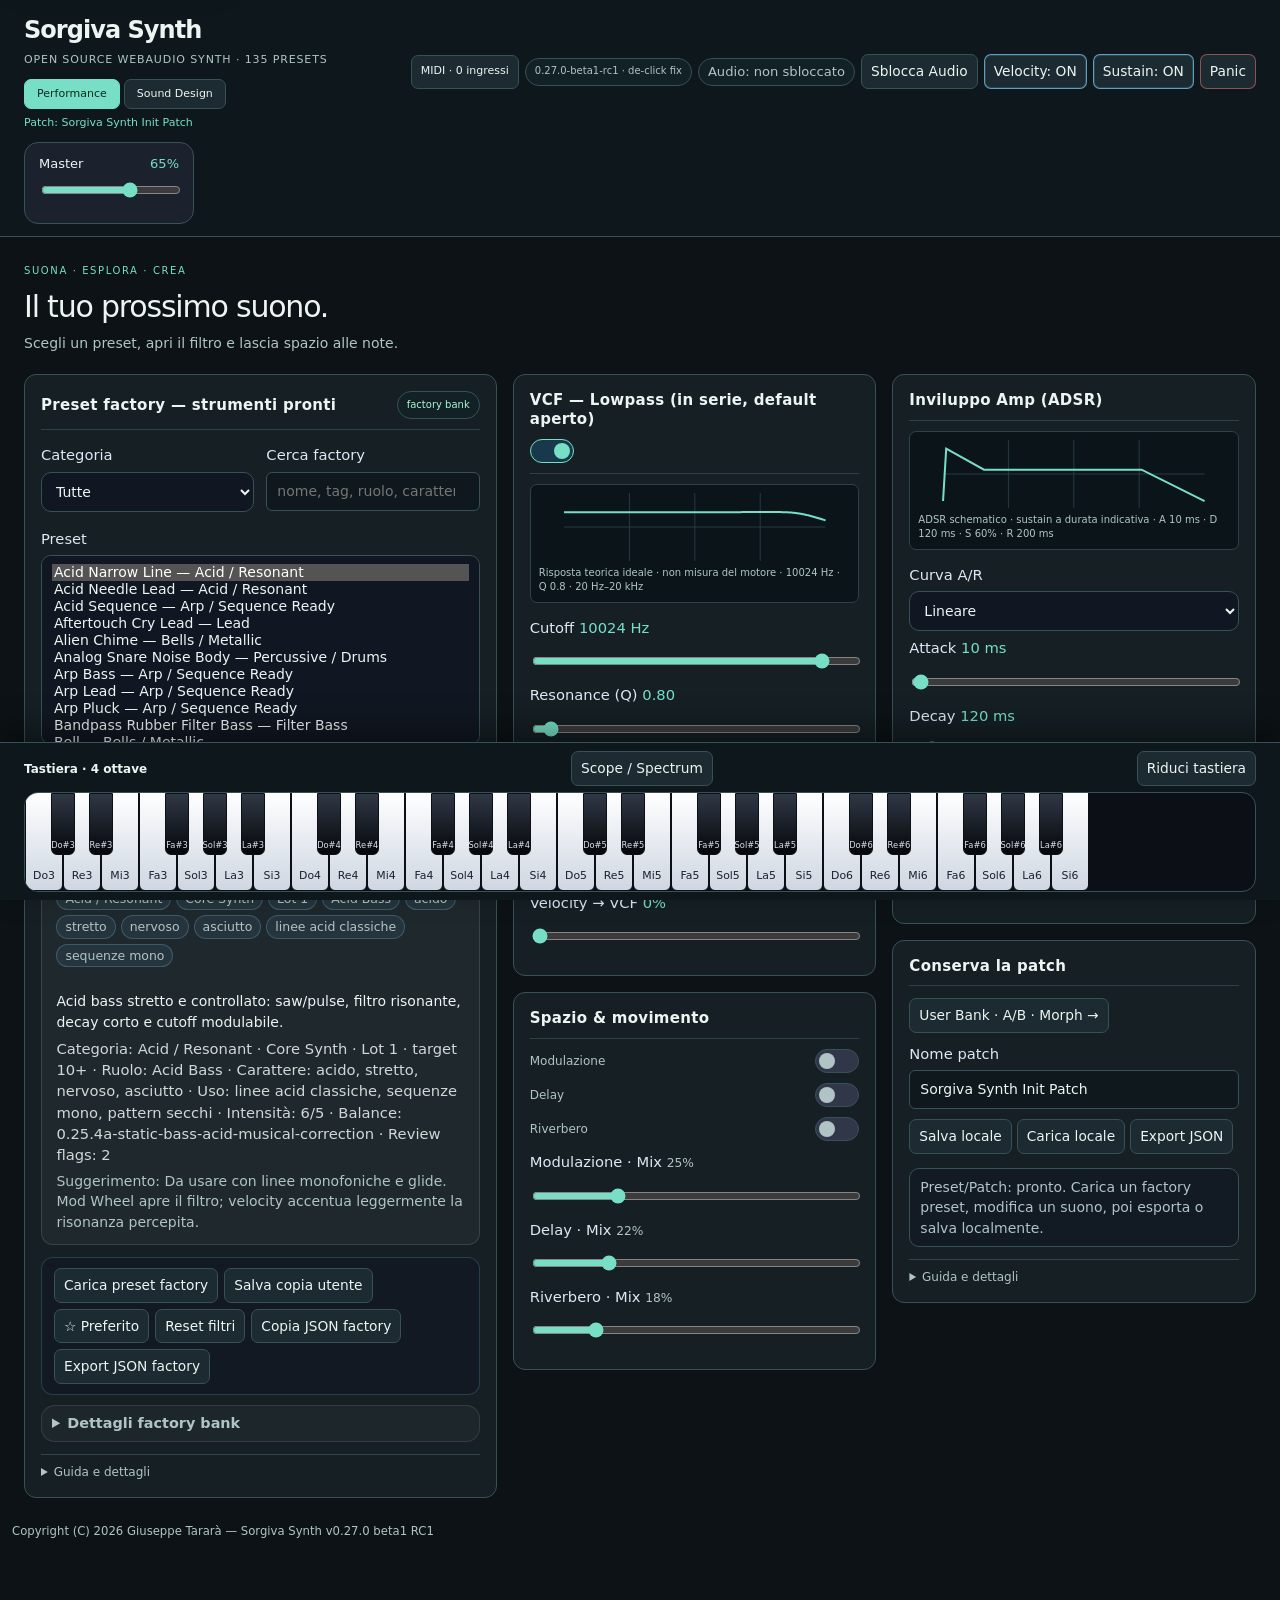
==== commit 22b1902c: "fix(audio): note-off de-click; synchronize Pages, documentation and distribution workflow" ====
--- a/index.html
+++ b/index.html
@@ -3,8 +3,9 @@
 <head>
   <meta charset="utf-8" />
   <meta name="viewport" content="width=device-width, initial-scale=1" />
-  <title>Sorgiva Synth v0.27.0 beta1 RC1 — Release Candidate</title>
+  <title>Sorgiva Synth — UI Studio RC1 · 0.27.0 beta1 RC1 · de-click fix</title>
   <link rel="stylesheet" href="./styles/main.css" />
+  <link rel="stylesheet" href="./styles/ui-studio.css" />
 </head>
 <body>
   <a class="skip-link" href="#app">Salta ai controlli principali</a>
@@ -14,7 +15,7 @@
       <span class="subtitle">Open Source WebAudio Synth · 135 Presets</span>
     </div>
     <div class="right">
-      <span class="badge">0.27.0-beta1-rc1</span>
+      <span class="badge" title="Manutenzione del 18 novembre 2026: note-off de-click migliorato">0.27.0-beta1-rc1 · de-click fix</span>
       <span id="audio-status" class="status-pill" aria-live="polite">Audio: non sbloccato</span>
       <button id="audio-unlock" class="btn small" type="button">Sblocca Audio</button>
       <button id="toggleVelocity" class="btn small toggle is-on" type="button" aria-pressed="true">Velocity: ON</button>
@@ -2724,5 +2725,6 @@
   <script src="./src/midi/midi-learn.js"></script>
   <script src="./src/midi/midi.js"></script>
   <script src="./src/main.js"></script>
+  <script src="./src/ui/studio.js"></script>
 </body>
 </html>
--- a/styles/ui-studio.css
+++ b/styles/ui-studio.css
@@ -0,0 +1,76 @@
+/* Sorgiva UI Studio: presentation only. Original theme is the fallback. */
+:root{--bg:#0c1215;--panel:#151f24;--panel-2:#1a292e;--text:#edf5f3;--muted:#b0c4c6;--accent:#76dfc5;--accent-2:#efc781;--line:#385157;--focus:#ffe2a0;--shadow:0 8px 24px #0003;--ui-gap:16px;--ui-radius:12px}
+body{background:var(--bg);font-size:14px;line-height:1.5}
+button,input,select,textarea{accent-color:var(--accent)}
+.btn,.tab{background:#1b2b31;border-radius:7px;min-height:36px}
+.btn:hover,.tab:hover{background:#294149}
+.btn:focus-visible,.tab:focus-visible,input:focus-visible,select:focus-visible,summary:focus-visible{outline:3px solid var(--focus);outline-offset:3px}
+.card{background:var(--panel);border-radius:var(--ui-radius);box-shadow:none;border-color:var(--line)}
+.card-hd{border-bottom:1px solid #2d4248;padding-bottom:10px;margin-bottom:14px}
+.card-hd h3{font-size:15px;letter-spacing:.02em}
+input[type=range]{min-height:30px;cursor:pointer}
+select,input[type=number],input[type=search],input[type=text],textarea{background:#0f191d;color:var(--text);border:1px solid var(--line);border-radius:6px;min-height:36px;max-width:100%}
+label{font-size:13px}label span[id$=-val]{color:var(--accent);font-variant-numeric:tabular-nums}
+.status-pill,.badge,.placeholder-badge{background:#122126;border-color:var(--line)}
+.tab.active{background:#24443e;border-color:var(--accent);color:#d6fff3}
+/* Phase 03: compact shell, permanent Panic and a collapsible keyboard. */
+.topbar{display:flex;flex-wrap:wrap;padding:12px 24px;gap:10px 20px;background:#0e181c;z-index:70}
+.brand{display:block;flex:1;min-width:180px}.brand h1{font-weight:650;letter-spacing:-.04em;font-size:24px}.subtitle{font-size:11px;letter-spacing:.08em;text-transform:uppercase}
+.topbar .right{gap:6px}.topbar .badge{font-size:10px}.studio-master{width:170px;margin:0!important;display:block!important}.studio-master input{width:100%}.studio-master label{display:flex;justify-content:space-between}
+.tabs{top:var(--studio-header-height,80px);padding:8px 24px;gap:6px;background:#101b20;z-index:60}.tab{font-size:12px;padding:8px 12px}
+.global-tempo{padding:8px 24px!important;gap:8px!important;font-size:12px}.global-tempo>small{display:none}
+.app{width:min(1600px,calc(100% - 48px));margin:22px auto}.panel>h2{font-size:23px;font-weight:500;letter-spacing:-.03em;margin-bottom:12px}
+.studio-guide{font-size:12px;color:var(--muted);margin:0 0 12px}.studio-guide summary{cursor:pointer}.studio-guide .panel-note{margin-top:8px}
+.keyboard-dock{background:#0e181c;padding:8px 24px!important;border-top:1px solid var(--line);z-index:65;max-height:45vh;overflow:auto}
+.keyboard-header{max-width:none!important;margin:0 auto 6px!important;align-items:center}.keyboard-header p{display:none}.keyboard-header h3{font-size:12px!important}
+.keyboard-body{max-width:none!important;gap:6px!important}.keyboard-body[hidden]{display:none!important}
+.keyboard-dock .visual-panel{padding:5px!important}.keyboard-dock .visual-canvas{height:40px!important}.keyboard-dock .visual-status{font-size:10px!important}.keyboard-dock .visual-panel h3{font-size:11px}
+.keyboard-host{height:100px!important;min-height:100px!important}.keyboard-host .key{height:100px}.keyboard-host .key.black{height:62px}
+body{padding-bottom:calc(var(--studio-dock-height,220px) + 24px)}
+@media(max-width:800px){.topbar{padding:10px 14px}.topbar .right{justify-content:flex-start}.studio-master{width:140px}.tabs{padding:8px 14px}.app{width:calc(100% - 28px)}.global-tempo{padding:8px 14px!important}.keyboard-dock{position:relative;max-height:none;padding:12px 14px!important}.keyboard-host{overflow-x:auto}body{padding-bottom:0}.topbar{position:relative}.tabs{top:0}.grid-osc,.grid-lfo,.grid-env{grid-template-columns:repeat(2,minmax(0,1fr))!important}}
+@media(max-width:520px){.grid-osc,.grid-lfo,.grid-env{grid-template-columns:1fr!important}.topbar .right{width:100%}.topbar .badge{display:none}.studio-master{width:100%}.tabs{position:relative}.card{min-width:0}.keyboard-dock{position:relative}.keyboard-header{flex-wrap:wrap}}
+/* Phase 04: two views, the very same controls and listeners. */
+.studio-modes{display:flex;gap:4px;margin-top:10px}.studio-modes .btn{font-size:11px;min-height:30px;padding:4px 12px}.studio-modes [aria-pressed=true]{background:var(--accent);color:#102922;border-color:var(--accent)}
+.studio-performance{width:min(1600px,calc(100% - 48px));margin:22px auto}.studio-performance[hidden],#app[hidden]{display:none!important}
+.studio-eyebrow{font-size:10px;letter-spacing:.16em;color:var(--accent)}.studio-intro h2{font-size:30px;font-weight:500;letter-spacing:-.04em;margin:4px 0}.studio-intro p{color:var(--muted);margin:0 0 20px}
+.studio-performance-grid{display:grid;grid-template-columns:1.3fr 1fr 1fr;gap:16px;align-items:start}.studio-performance-grid>div{min-width:0;display:grid;gap:16px}
+.studio-performance .factory-preset-grid{grid-template-columns:1fr 1fr!important}.studio-performance .factory-preset-grid .form-row:has(#factory-preset){grid-column:1/-1}.studio-performance #factory-preset{min-height:190px}.studio-performance .factory-preset-card>p,.studio-performance .preset-browser-pills{display:none}.studio-performance .factory-preset-card{margin:0}.studio-performance .preset-actions{gap:6px;flex-wrap:wrap}.studio-save .btn{margin:4px 5px 4px 0}.studio-performance .card{padding:16px}
+.panel{animation:none}
+@media(max-width:1000px){.studio-performance-grid{grid-template-columns:1fr 1fr}.studio-browser{grid-column:1/-1}.studio-performance #factory-preset{min-height:150px}}
+@media(max-width:600px){.studio-performance{width:calc(100% - 28px)}.studio-performance-grid{grid-template-columns:1fr}.studio-performance .factory-preset-grid{grid-template-columns:1fr!important}.studio-intro h2{font-size:26px}}
+.studio-tone>.card:not(.studio-quick-fx),.studio-shape>.card:not(.studio-save){order:-1}
+body[data-studio-mode=performance] .tabs,body[data-studio-mode=performance] .global-tempo{display:none}
+.visuals-rack[hidden]{display:none!important}
+.studio-performance .factory-preset-grid .form-row:has(#factory-sort),.studio-performance .factory-preset-grid .form-row:has(#factory-favorites-only){order:2}
+.studio-performance .factory-preset-grid{gap:4px 12px}.studio-performance .form-row{margin:6px 0}.studio-performance .card-hd{margin-bottom:8px}
+.studio-save .btn:last-child{margin-top:10px}
+/* Phase 05: source blocks, accessible advanced controls, illustrative waves. */
+.grid-osc{grid-template-columns:repeat(4,minmax(0,1fr));gap:16px}.grid-lfo{gap:16px}
+.studio-graph{margin:10px 0 14px;padding:8px;background:#0b1519;border:1px solid #2d4248;border-radius:7px}.studio-graph svg{display:block;width:100%;height:68px}.studio-gridline{stroke:#294047;stroke-width:1;fill:none}.studio-curve{stroke:var(--accent);stroke-width:2;fill:none;vector-effect:non-scaling-stroke}.studio-graph figcaption{color:var(--muted);font-size:10px;line-height:1.4;margin-top:5px}
+.studio-advanced{border-top:1px solid var(--line);margin-top:12px;padding-top:10px}.studio-advanced summary{color:var(--accent-2);cursor:pointer;font-size:12px}.studio-patch-name{display:block;font-size:11px;color:var(--accent);margin-top:6px}
+@media(min-width:1500px){.grid-osc{grid-template-columns:repeat(4,minmax(0,1fr))}}
+/* Phase 07: explicit routes and bipolar amounts; original eight slots remain. */
+.studio-routes{display:grid;grid-template-columns:repeat(2,minmax(0,1fr));gap:8px;margin:16px 0}.studio-route{border:1px solid var(--line);border-left:3px solid #53666b;border-radius:6px;padding:8px 12px;font-size:12px;color:var(--muted);background:#101b20}.studio-route[data-active=true]{border-left-color:var(--accent);color:var(--text)}
+.modmat-grid{grid-template-columns:repeat(4,minmax(0,1fr))!important;gap:16px!important}.modmat-card[data-active=true]{border-color:var(--accent)}.modmat-card .card-hd{flex-wrap:wrap}.studio-bipolar{height:6px;background:linear-gradient(90deg,#23333a 49.5%,#a9babb 49.5%,#a9babb 50.5%,#23333a 50.5%);position:relative;border-radius:3px}.studio-bipolar span{position:absolute;height:100%;background:var(--accent)}.studio-bipolar span[data-negative=true]{background:var(--accent-2)}
+@media(max-width:1100px){.modmat-grid{grid-template-columns:repeat(2,minmax(0,1fr))!important}}@media(max-width:600px){.modmat-grid,.studio-routes{grid-template-columns:1fr!important}}
+/* Phase 08: exact existing global order; protection gets its own visual identity. */
+.studio-fx-chain{display:flex;flex-wrap:wrap;gap:8px;align-items:center;margin:14px 0 20px}.studio-fx-chip:not(:last-child)::after{content:' →';color:var(--muted);margin-left:8px}.studio-fx-chip[data-active=true]{border-color:var(--accent);color:var(--accent)}.studio-creative-fx{border-left:3px solid #53666b}.studio-creative-fx[data-active=true]{border-left-color:var(--accent)}.studio-safety{border:1px solid var(--accent-2)!important;background:#24251e!important}.studio-safety .card-hd h3{color:var(--accent-2)}
+/* Phase 09: note editing first, chord voicing progressively disclosed. */
+.studio-motion{display:flex;gap:16px;flex-wrap:wrap;background:#1d2928;border:1px solid #527068;border-radius:9px;padding:12px 16px;margin-bottom:16px}.studio-motion strong{color:var(--accent-2)}.studio-motion span{font-size:12px;color:var(--muted)}
+.seq-steps-grid{grid-template-columns:repeat(8,minmax(135px,1fr))!important;gap:8px!important}.seq-step{background:#142228!important;border-radius:8px!important;min-width:0}.seq-step header{border-bottom:2px solid #456267;padding-bottom:8px;margin-bottom:10px}.seq-step.is-current{background:#21483e!important;outline:2px solid var(--accent);box-shadow:none!important}.seq-step-controls select{min-width:0;width:100%;font-size:12px}.seq-step-controls label{font-size:11px}.studio-step-details{grid-column:1/-1;font-size:11px;border-top:1px solid var(--line);padding-top:8px}.studio-step-details summary{cursor:pointer;color:var(--accent-2)}.studio-step-advanced{display:grid;grid-template-columns:auto minmax(0,1fr);gap:6px;margin-top:8px}.studio-step-advanced input{width:100%;min-width:0}
+@media(max-width:1250px){.seq-steps-grid{grid-template-columns:repeat(4,minmax(135px,1fr))!important}}@media(max-width:650px){.seq-steps-grid{grid-template-columns:repeat(2,minmax(0,1fr))!important}}
+/* Phase 10: MIDI at hand and explicit paths to advanced tools. */
+.studio-jumpbar{display:flex;gap:8px;flex-wrap:wrap;margin:12px 0 16px}.studio-jumpbar .btn{font-size:12px;color:var(--accent)}.studio-card-help{margin:12px 0 0;font-size:12px;color:var(--muted);border-top:1px solid #30454a;padding-top:8px}.studio-card-help summary{cursor:pointer}.studio-card-help p{margin:10px 0}
+#studio-midi-status{font-size:11px}.studio-routes{grid-template-columns:repeat(4,minmax(0,1fr))}
+@media(max-width:900px){.studio-routes{grid-template-columns:repeat(2,minmax(0,1fr))}}@media(max-width:600px){.studio-routes{grid-template-columns:1fr}}
+/* Phase 11: resilient responsive layouts and visible keyboard focus. */
+.studio-fx-enable{display:flex;align-items:center;justify-content:space-between;gap:8px;margin:10px 0;color:var(--muted);font-size:12px}
+.grid-env{grid-template-columns:repeat(3,minmax(0,1fr))}.factory-preset-grid{grid-template-columns:1fr 1fr 1fr!important;align-items:start!important}.factory-preset-grid .form-row:has(#factory-preset){grid-column:1/-1}.factory-preset-grid .form-row:has(#factory-sort){order:2}.factory-preset-grid .form-row:has(#factory-favorites-only){order:3}#factory-preset{width:100%}
+.card,.form-row,.grid-env>*{min-width:0}input,select,textarea{max-width:100%}.status-line,.status-pill,.preset-info{overflow-wrap:anywhere}.card-hd{flex-wrap:wrap}.card-hd .placeholder-badge{font-size:10px}
+button,summary,input,select,textarea{scroll-margin-top:calc(var(--studio-header-height,120px) + 80px);scroll-margin-bottom:calc(var(--studio-dock-height,160px) + 30px)}
+@media(max-width:800px){.grid-env{grid-template-columns:repeat(2,minmax(0,1fr))!important}.factory-preset-grid{grid-template-columns:1fr 1fr!important}#panic{position:fixed;right:14px;bottom:14px;z-index:100;background:#49292a;box-shadow:0 0 0 3px #0c1215;min-height:44px}.foot{padding-bottom:64px}.topbar .right{padding-right:0}.keyboard-dock{padding-bottom:64px!important}.studio-performance .factory-preset-grid{grid-template-columns:1fr 1fr!important}button,summary,input,select,textarea{scroll-margin-top:60px;scroll-margin-bottom:70px}}
+@media(max-width:520px){.grid-env,.factory-preset-grid,.studio-performance .factory-preset-grid{grid-template-columns:1fr!important}.studio-master{padding:8px!important}.topbar .right .btn{font-size:11px}.subtitle{font-size:9px}.studio-intro{margin-top:12px}.studio-performance{margin-top:12px}.studio-jumpbar .btn{flex:1}.seq-step-controls{grid-template-columns:1fr!important}.seq-step-controls>*{grid-column:1!important}}
+@media(pointer:coarse){.btn,.tab,select,summary,input[type=range]{min-height:44px}.switch{min-height:44px;display:inline-flex;align-items:center}}
+@media(prefers-reduced-motion:reduce){*,*::before,*::after{animation:none!important;transition:none!important;scroll-behavior:auto!important}}
+@media(max-width:800px){.topbar{backdrop-filter:none;filter:none;transform:none}}
+.seq-step-controls select{padding:5px 2px!important}.seq-step-controls{grid-template-columns:42px minmax(0,1fr)}.studio-step-advanced select,.studio-step-advanced input{padding:5px 2px!important}
